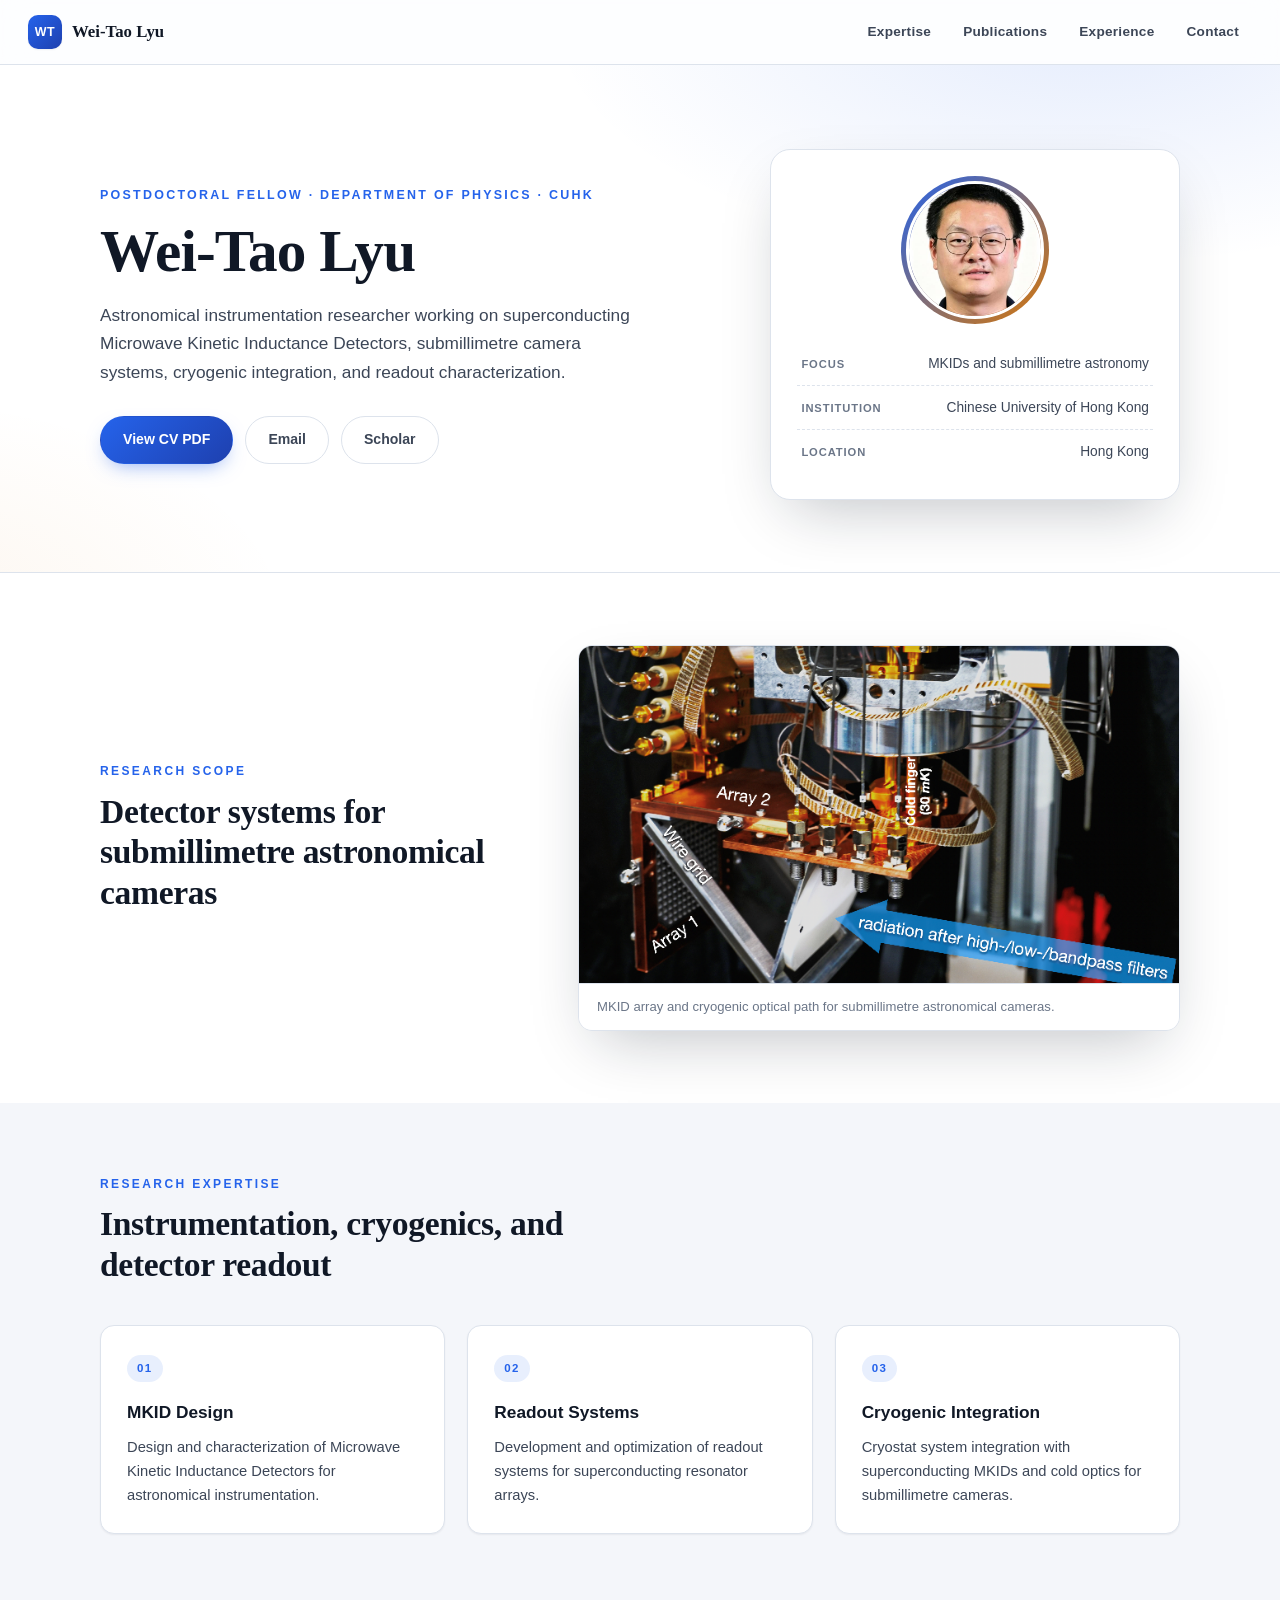
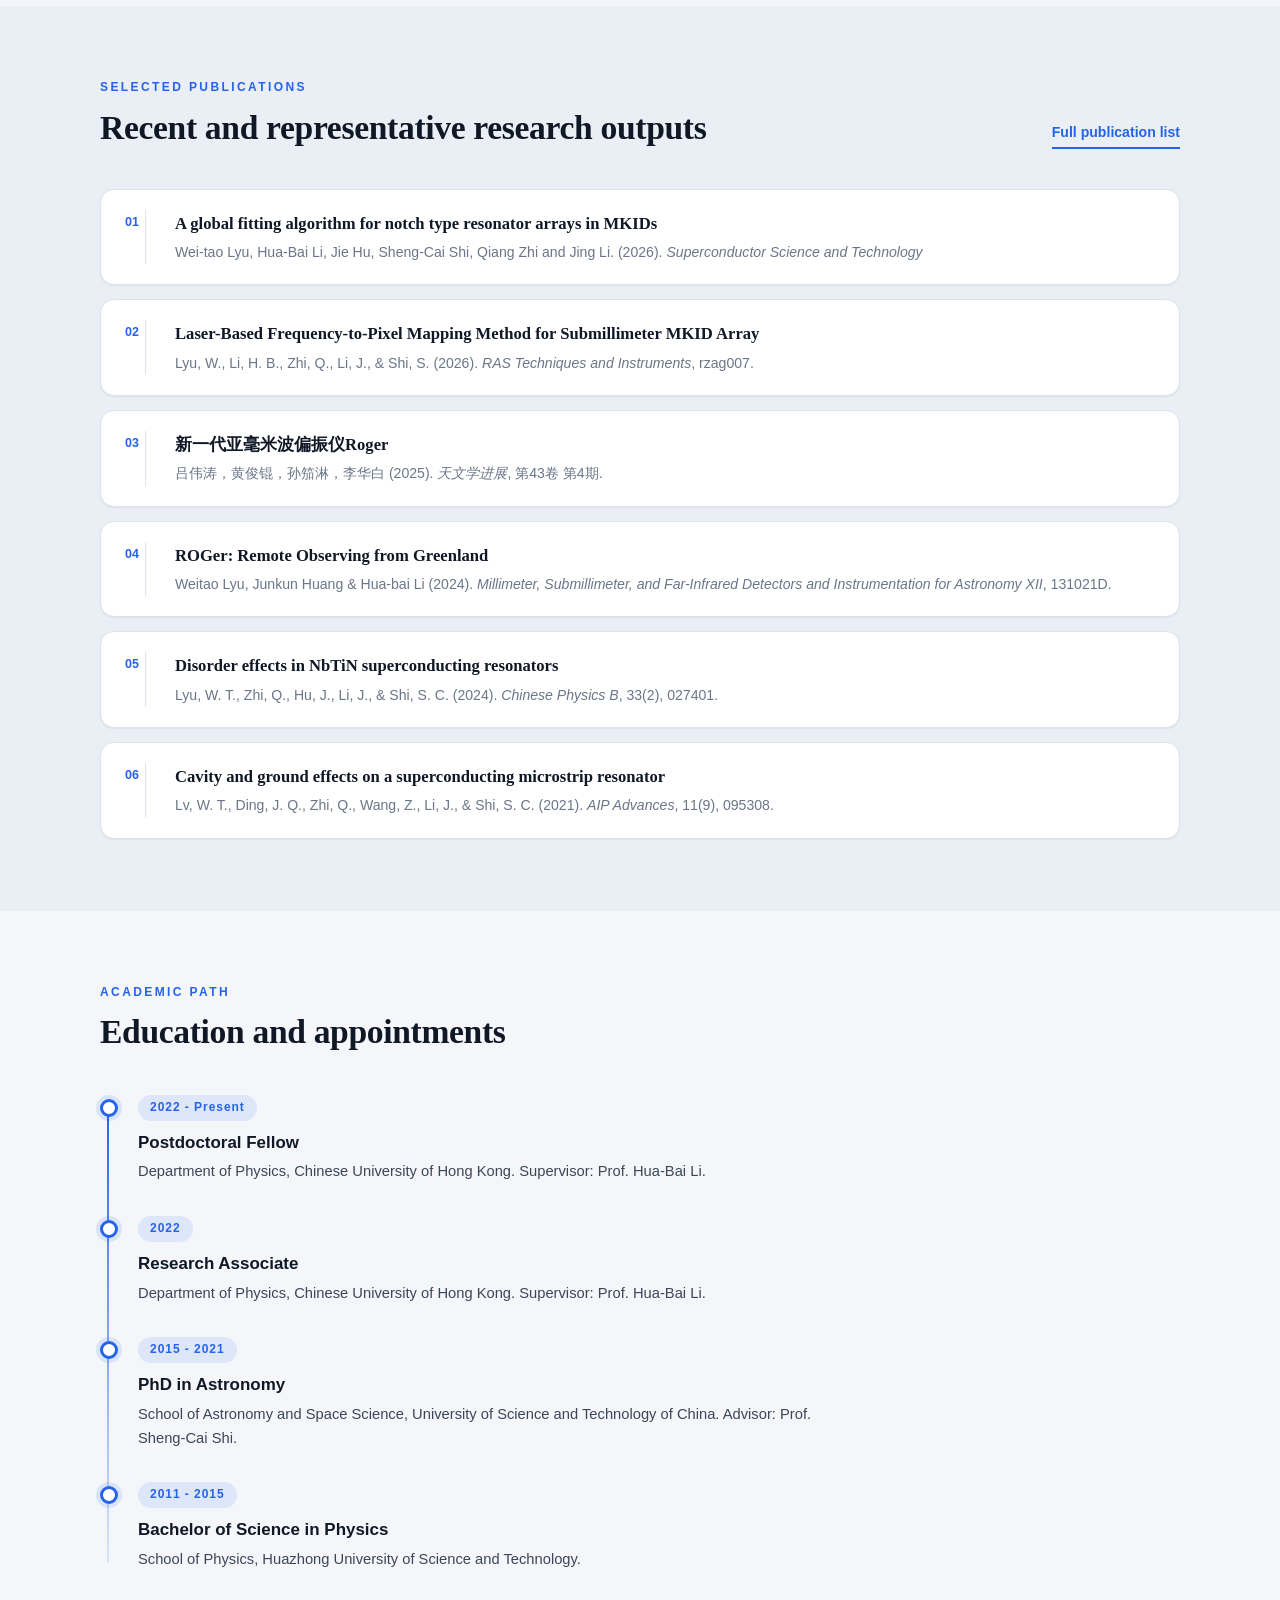
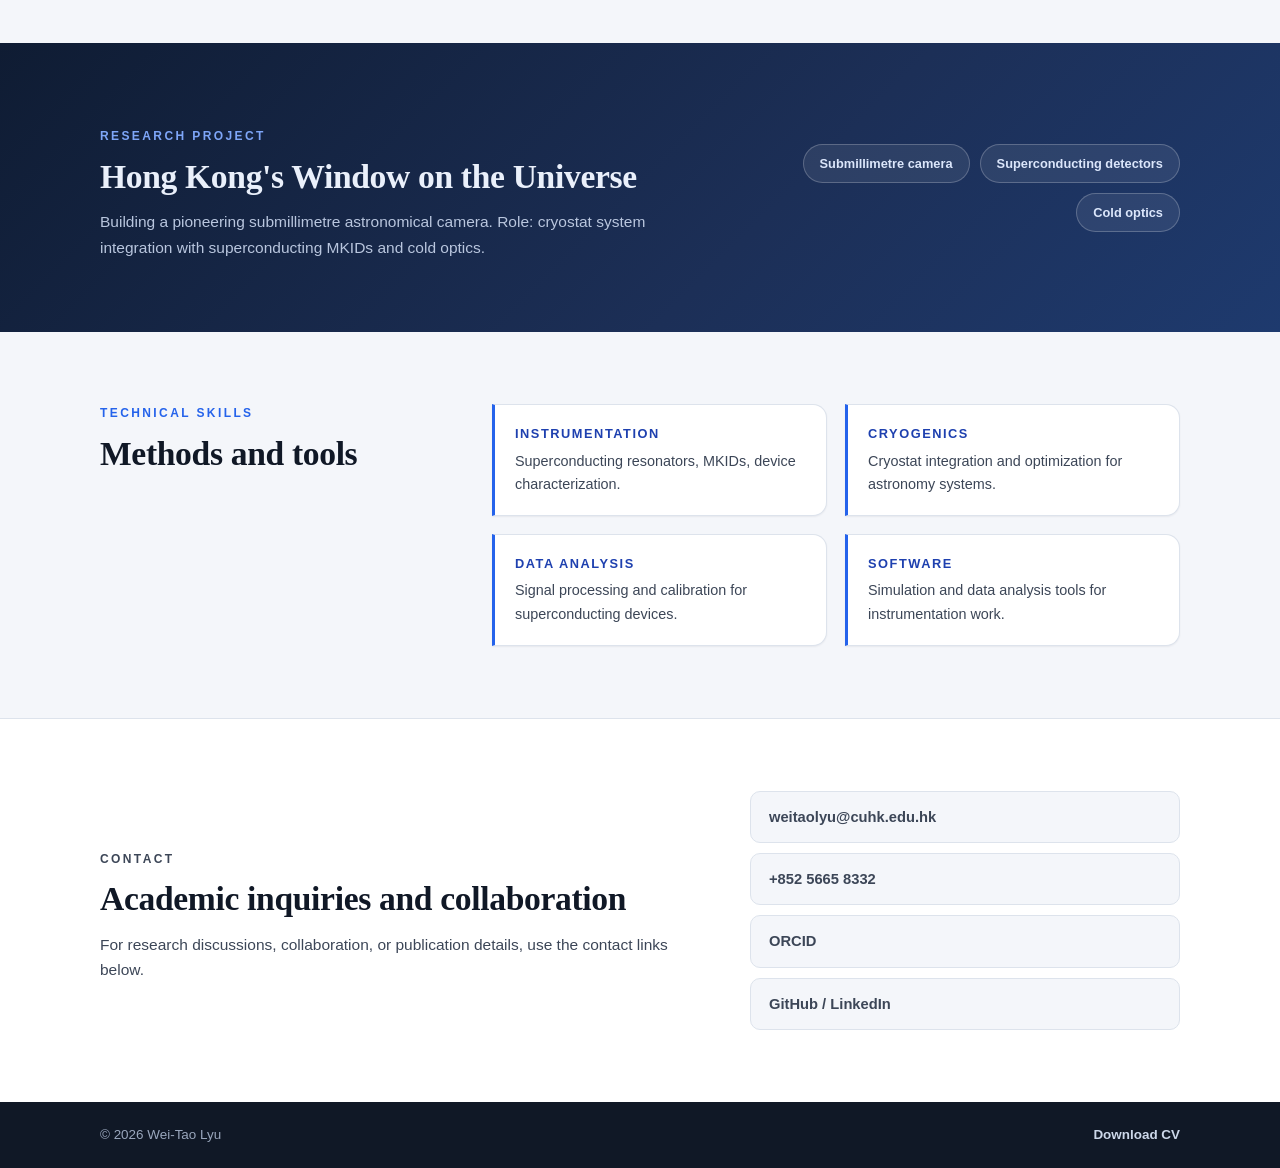
==== index.html @ acea97f4 "Update index.html" ====
<!doctype html>
<html lang="en">
  <head>
    <meta charset="utf-8" />
    <meta name="viewport" content="width=device-width, initial-scale=1" />
    <title>Wei-Tao Lyu | Academic CV</title>
    <meta
      name="description"
      content="Academic CV website for Wei-Tao Lyu, postdoctoral fellow in physics and astronomical instrumentation."
    />
    <meta property="og:title" content="Wei-Tao Lyu | Academic CV" />
    <meta
      property="og:description"
      content="Research profile, publications, projects, and academic background."
    />
    <meta property="og:type" content="website" />
    <meta property="og:image" content="assets/config2.png" />
    <link rel="preload" href="assets/config2.png" as="image" />
    <link rel="stylesheet" href="styles.css" />
  </head>
  <body>
    <header class="site-header">
      <a class="brand" href="#top" aria-label="Wei-Tao Lyu home">
        <span class="brand-mark" aria-hidden="true">WT</span>
        <span>Wei-Tao Lyu</span>
      </a>
      <nav class="nav" aria-label="Primary navigation">
        <a href="#expertise">Expertise</a>
        <a href="#publications">Publications</a>
        <a href="#experience">Experience</a>
        <a href="#contact">Contact</a>
      </nav>
    </header>

    <main id="top">
      <section class="hero section-band">
        <div class="shell hero-layout">
          <div class="hero-copy">
            <p class="eyebrow">Postdoctoral Fellow · Department of Physics · CUHK</p>
            <h1>Wei-Tao Lyu</h1>
            <p class="lead">
              Astronomical instrumentation researcher working on superconducting
              Microwave Kinetic Inductance Detectors, submillimetre camera systems,
              cryogenic integration, and readout characterization.
            </p>
            <div class="hero-actions" aria-label="Primary actions">
              <a class="button primary" href="./Curriculum%20Vita.pdf">View CV PDF</a>
              <a class="button" href="mailto:weitaolyu@cuhk.edu.hk">Email</a>
              <!-- TODO: Replace # with your Google Scholar / personal profile URL. -->
              <a class="button ghost" href="https://orcid.org/0000-0002-3845-4257" data-placeholder-link>Scholar</a>
            </div>
          </div>

          <aside class="profile-panel" aria-label="Profile summary">
            <div class="portrait" data-image-shell>
              <!-- TODO: Add your portrait as assets/profile.jpg, or change the src below. -->
              <img
                src="assets/lwt.jpg"
                alt="Portrait of Wei-Tao Lyu"
                data-fallback-image
              />
              <span class="portrait-fallback" aria-hidden="true">WT</span>
            </div>
            <dl class="profile-facts">
              <div>
                <dt>Focus</dt>
                <dd>MKIDs and submillimetre astronomy</dd>
              </div>
              <div>
                <dt>Institution</dt>
                <dd>Chinese University of Hong Kong</dd>
              </div>
              <div>
                <dt>Location</dt>
                <dd>Hong Kong</dd>
              </div>
            </dl>
          </aside>
        </div>
      </section>

      <section class="section-band visual-band" aria-label="Research visual">
        <div class="shell visual-layout">
          <div>
            <p class="section-kicker">Research Scope</p>
            <h2>Detector systems for submillimetre astronomical cameras</h2>
          </div>
          <figure class="research-visual" data-image-shell>
            <img
              src="assets/config2.png"
              alt="Abstract visual of a cryogenic optical path and MKID detector array"
              data-fallback-image
            />
            <figcaption>
              MKID array and cryogenic optical path for submillimetre astronomical cameras.
            </figcaption>
          </figure>
        </div>
      </section>

      <section class="section" id="expertise">
        <div class="shell">
          <div class="section-heading">
            <p class="section-kicker">Research Expertise</p>
            <h2>Instrumentation, cryogenics, and detector readout</h2>
          </div>
          <div class="expertise-grid">
            <article>
              <span class="card-index">01</span>
              <h3>MKID Design</h3>
              <p>
                Design and characterization of Microwave Kinetic Inductance
                Detectors for astronomical instrumentation.
              </p>
            </article>
            <article>
              <span class="card-index">02</span>
              <h3>Readout Systems</h3>
              <p>
                Development and optimization of readout systems for
                superconducting resonator arrays.
              </p>
            </article>
            <article>
              <span class="card-index">03</span>
              <h3>Cryogenic Integration</h3>
              <p>
                Cryostat system integration with superconducting MKIDs and cold
                optics for submillimetre cameras.
              </p>
            </article>
          </div>
        </div>
      </section>

      <section class="section muted-section" id="publications">
        <div class="shell">
          <div class="section-heading split-heading">
            <div>
              <p class="section-kicker">Selected Publications</p>
              <h2>Recent and representative research outputs</h2>
            </div>
            <!-- TODO: Replace # with a full publication list, ORCID, or Google Scholar URL. -->
            <a class="text-link" href="#" data-placeholder-link>Full publication list</a>
          </div>

          <ol class="publication-list">
              <li>
              <article>
                <a href="https://iopscience.iop.org/article/10.1088/1361-6668/ae9f9b/meta?login=true" data-placeholder-link>
                  A global fitting algorithm for notch type resonator arrays in MKIDs
                </a>
                <p>
                  Wei-tao Lyu, Hua-Bai Li, Jie Hu, Sheng-Cai Shi, Qiang Zhi and Jing Li. (2026).
                  <em>Superconductor Science and Technology</em>
                </p>
              </article>
            </li>
            <li>
              <article>
                <a href="https://academic.oup.com/rasti/article/doi/10.1093/rasti/rzag007/8427318?login=true" data-placeholder-link>
                  Laser-Based Frequency-to-Pixel Mapping Method for Submillimeter
                  MKID Array
                </a>
                <p>
                  Lyu, W., Li, H. B., Zhi, Q., Li, J., &amp; Shi, S. (2026).
                  <em>RAS Techniques and Instruments</em>, rzag007.
                </p>
              </article>
            </li>
            <li>
              <article>
                <a href="http://www.shao.cas.cn/twxjz/wzll/202504/202504js/202512/P020251230363914200679.pdf" data-placeholder-link>
                  新一代亚毫米波偏振仪Roger
                </a>
                <p>
                  吕伟涛，黄俊锟，孙笳淋，李华白 (2025).
                  <em>天文学进展</em>, 第43卷 第4期.
                </p>
              </article>
            </li>
            <li>
              <article>
                <a href="https://www.spiedigitallibrary.org/conference-proceedings-of-spie/13102/131021D/ROGer-Remote-Observing-from-Greenland/10.1117/12.3018247.short" data-placeholder-link>
                  ROGer: Remote Observing from Greenland
                </a>
                <p>
                  Weitao Lyu, Junkun Huang & Hua-bai Li (2024).
                  <em>Millimeter, Submillimeter, and Far-Infrared Detectors and Instrumentation for Astronomy XII</em>, 131021D.
                </p>
              </article>
            </li>
            <li>
              <article>
                <a href="https://iopscience.iop.org/article/10.1088/1674-1056/ad03dc/meta" data-placeholder-link>
                  Disorder effects in NbTiN superconducting resonators
                </a>
                <p>
                  Lyu, W. T., Zhi, Q., Hu, J., Li, J., &amp; Shi, S. C. (2024).
                  <em>Chinese Physics B</em>, 33(2), 027401.
                </p>
              </article>
            </li>
            <li>
              <article>
                <a href="https://pubs.aip.org/aip/adv/article/11/9/095308/661562" data-placeholder-link>
                  Cavity and ground effects on a superconducting microstrip
                  resonator
                </a>
                <p>
                  Lv, W. T., Ding, J. Q., Zhi, Q., Wang, Z., Li, J., &amp; Shi,
                  S. C. (2021). <em>AIP Advances</em>, 11(9), 095308.
                </p>
              </article>
            </li>
          </ol>
        </div>
      </section>

      <section class="section" id="experience">
        <div class="shell">
          <div class="section-heading">
            <p class="section-kicker">Academic Path</p>
            <h2>Education and appointments</h2>
          </div>

          <div class="timeline">
            <article class="timeline-item">
              <time>2022 - Present</time>
              <div>
                <h3>Postdoctoral Fellow</h3>
                <p>
                  Department of Physics, Chinese University of Hong Kong.
                  Supervisor: Prof. Hua-Bai Li.
                </p>
              </div>
            </article>
            <article class="timeline-item">
              <time>2022</time>
              <div>
                <h3>Research Associate</h3>
                <p>
                  Department of Physics, Chinese University of Hong Kong.
                  Supervisor: Prof. Hua-Bai Li.
                </p>
              </div>
            </article>
            <article class="timeline-item">
              <time>2015 - 2021</time>
              <div>
                <h3>PhD in Astronomy</h3>
                <p>
                  School of Astronomy and Space Science, University of Science
                  and Technology of China. Advisor: Prof. Sheng-Cai Shi.
                </p>
              </div>
            </article>
            <article class="timeline-item">
              <time>2011 - 2015</time>
              <div>
                <h3>Bachelor of Science in Physics</h3>
                <p>
                  School of Physics, Huazhong University of Science and
                  Technology.
                </p>
              </div>
            </article>
          </div>
        </div>
      </section>

      <section class="section project-section">
        <div class="shell project-layout">
          <div>
            <p class="section-kicker">Research Project</p>
            <h2>Hong Kong's Window on the Universe</h2>
            <p>
              Building a pioneering submillimetre astronomical camera. Role:
              cryostat system integration with superconducting MKIDs and cold
              optics.
            </p>
          </div>
          <div class="project-meta" aria-label="Project details">
            <span>Submillimetre camera</span>
            <span>Superconducting detectors</span>
            <span>Cold optics</span>
          </div>
        </div>
      </section>

      <section class="section" id="skills">
        <div class="shell skills-layout">
          <div class="section-heading compact">
            <p class="section-kicker">Technical Skills</p>
            <h2>Methods and tools</h2>
          </div>
          <div class="skill-groups">
            <article>
              <h3>Instrumentation</h3>
              <p>Superconducting resonators, MKIDs, device characterization.</p>
            </article>
            <article>
              <h3>Cryogenics</h3>
              <p>Cryostat integration and optimization for astronomy systems.</p>
            </article>
            <article>
              <h3>Data Analysis</h3>
              <p>Signal processing and calibration for superconducting devices.</p>
            </article>
            <article>
              <h3>Software</h3>
              <p>Simulation and data analysis tools for instrumentation work.</p>
            </article>
          </div>
        </div>
      </section>

      <section class="section contact-section" id="contact">
        <div class="shell contact-layout">
          <div>
            <p class="section-kicker">Contact</p>
            <h2>Academic inquiries and collaboration</h2>
            <p>
              For research discussions, collaboration, or publication details,
              use the contact links below.
            </p>
          </div>
          <address class="contact-links">
            <a href="mailto:weitaolyu@cuhk.edu.hk">weitaolyu@cuhk.edu.hk</a>
            <a href="tel:+85256658332">+852 5665 8332</a>
            <!-- TODO: Replace # with your ORCID URL. -->
            <a href="https://orcid.org/0000-0002-3845-4257" data-placeholder-link>ORCID</a>
            <!-- TODO: Replace # with your GitHub or LinkedIn URL. -->
            <a href="https://github.com/weitaolyu">GitHub / LinkedIn</a>
          </address>
        </div>
      </section>
    </main>

    <footer class="site-footer">
      <div class="shell">
        <span>© <span id="year">2026</span> Wei-Tao Lyu</span>
        <a href="./Curriculum%20Vita.pdf">Download CV</a>
      </div>
    </footer>

    <script src="script.js"></script>
  </body>
</html>
---- styles.css ----
/* ============================================================
   Wei-Tao Lyu — Academic CV  ·  redesigned stylesheet
   ============================================================ */

:root {
  --ink: #101826;
  --ink-soft: #3c4657;
  --muted: #6b7688;
  --accent: #2563eb;
  --accent-deep: #1e40af;
  --accent-warm: #d97706;
  --paper: #ffffff;
  --wash: #f4f6fa;
  --wash-deep: #eaeef5;
  --line: #dde3ec;
  --radius: 14px;
  --shadow-sm: 0 1px 2px rgba(16, 24, 38, 0.06);
  --shadow-md: 0 10px 30px -12px rgba(16, 24, 38, 0.18);
  --shadow-lg: 0 24px 60px -20px rgba(16, 24, 38, 0.28);
  --font-display: "Iowan Old Style", "Palatino Linotype", Palatino, Georgia, serif;
  --font-ui: "Inter", "Segoe UI", "Helvetica Neue", Arial, "Microsoft YaHei", sans-serif;
}

* { margin: 0; padding: 0; box-sizing: border-box; }

html { scroll-behavior: smooth; scroll-padding-top: 84px; }

body {
  font-family: var(--font-ui);
  font-size: 15.5px;
  line-height: 1.65;
  color: var(--ink);
  background: var(--wash);
  -webkit-font-smoothing: antialiased;
}

img { max-width: 100%; display: block; }
a { color: var(--accent); text-decoration: none; }
a:hover { text-decoration: underline; }

.shell { width: min(1080px, calc(100% - 48px)); margin-inline: auto; }

/* ---------- Header ---------- */
.site-header {
  position: sticky; top: 0; z-index: 50;
  display: flex; align-items: center; justify-content: space-between;
  padding: 14px 28px;
  background: rgba(255, 255, 255, 0.82);
  backdrop-filter: saturate(180%) blur(14px);
  -webkit-backdrop-filter: saturate(180%) blur(14px);
  border-bottom: 1px solid var(--line);
}

.brand {
  display: flex; align-items: center; gap: 10px;
  font-family: var(--font-display);
  font-weight: 700; font-size: 1.05rem; color: var(--ink);
}
.brand:hover { text-decoration: none; }
.brand-mark {
  display: grid; place-items: center;
  width: 34px; height: 34px; border-radius: 10px;
  font-family: var(--font-ui);
  font-size: 0.78rem; font-weight: 800; letter-spacing: 0.5px;
  color: #fff;
  background: linear-gradient(135deg, var(--accent), var(--accent-deep));
  box-shadow: var(--shadow-sm);
}

.nav { display: flex; gap: 6px; }
.nav a {
  font-size: 0.85rem; font-weight: 600; letter-spacing: 0.02em;
  color: var(--ink-soft);
  padding: 7px 13px; border-radius: 999px;
  transition: background 0.18s ease, color 0.18s ease;
}
.nav a:hover { background: var(--wash-deep); color: var(--accent-deep); text-decoration: none; }

/* ---------- Hero ---------- */
.hero {
  position: relative;
  padding: 84px 0 72px;
  background:
    radial-gradient(900px 420px at 85% -10%, rgba(37, 99, 235, 0.12), transparent 60%),
    radial-gradient(700px 380px at -10% 110%, rgba(217, 119, 6, 0.07), transparent 60%),
    var(--paper);
  border-bottom: 1px solid var(--line);
  overflow: hidden;
}

.hero-layout {
  display: grid;
  grid-template-columns: 1.5fr 1fr;
  gap: 56px;
  align-items: center;
}

.eyebrow {
  font-size: 0.78rem; font-weight: 700;
  letter-spacing: 0.18em; text-transform: uppercase;
  color: var(--accent);
  margin-bottom: 14px;
}

.hero h1 {
  font-family: var(--font-display);
  font-size: clamp(2.6rem, 5.5vw, 3.7rem);
  line-height: 1.06;
  letter-spacing: -0.015em;
  margin-bottom: 18px;
}

.lead {
  font-size: 1.08rem;
  color: var(--ink-soft);
  max-width: 34rem;
  margin-bottom: 30px;
}

.hero-actions { display: flex; flex-wrap: wrap; gap: 12px; }

.button {
  display: inline-flex; align-items: center; gap: 8px;
  font-size: 0.88rem; font-weight: 600;
  padding: 11px 22px; border-radius: 999px;
  border: 1.5px solid var(--line);
  color: var(--ink-soft); background: var(--paper);
  transition: transform 0.15s ease, box-shadow 0.15s ease, background 0.15s ease, border-color 0.15s ease;
}
.button:hover { text-decoration: none; transform: translateY(-1px); box-shadow: var(--shadow-md); }
.button.primary {
  color: #fff; border-color: transparent;
  background: linear-gradient(135deg, var(--accent), var(--accent-deep));
  box-shadow: 0 8px 20px -8px rgba(37, 99, 235, 0.55);
}
.button.primary:hover { box-shadow: 0 12px 26px -8px rgba(37, 99, 235, 0.6); }
.button.ghost { background: transparent; }

/* ---------- Profile card ---------- */
.profile-panel {
  background: var(--paper);
  border: 1px solid var(--line);
  border-radius: 20px;
  padding: 26px;
  box-shadow: var(--shadow-lg);
}

.portrait {
  position: relative;
  width: 148px; height: 148px;
  margin: 0 auto 20px;
  border-radius: 50%;
  padding: 5px;
  background: linear-gradient(135deg, var(--accent), var(--accent-warm));
}
.portrait img {
  width: 100%; height: 100%;
  border-radius: 50%;
  object-fit: cover;
  border: 3px solid var(--paper);
}
.portrait-fallback { display: none; }

.profile-facts { display: grid; gap: 2px; }
.profile-facts > div {
  display: flex; justify-content: space-between; gap: 16px;
  padding: 9px 4px;
  border-bottom: 1px dashed var(--line);
  font-size: 0.86rem;
}
.profile-facts > div:last-child { border-bottom: 0; }
.profile-facts dt {
  font-weight: 700; letter-spacing: 0.08em; text-transform: uppercase;
  font-size: 0.7rem; color: var(--muted); padding-top: 2px;
}
.profile-facts dd { color: var(--ink-soft); text-align: right; }

/* ---------- Visual band ---------- */
.visual-band { padding: 72px 0; background: var(--paper); }
.visual-layout {
  display: grid; grid-template-columns: 1fr 1.4fr;
  gap: 48px; align-items: center;
}
.research-visual {
  border-radius: var(--radius);
  overflow: hidden;
  box-shadow: var(--shadow-lg);
  border: 1px solid var(--line);
  background: var(--wash);
}
.research-visual img { width: 100%; aspect-ratio: 16 / 9; object-fit: cover; }
.research-visual figcaption {
  font-size: 0.82rem; color: var(--muted);
  padding: 12px 18px;
  border-top: 1px solid var(--line);
  background: var(--paper);
}

/* ---------- Sections ---------- */
.section { padding: 72px 0; }
.muted-section { background: var(--wash-deep); }

.section-kicker {
  font-size: 0.75rem; font-weight: 700;
  letter-spacing: 0.2em; text-transform: uppercase;
  color: var(--accent);
  margin-bottom: 10px;
}

.section-heading { max-width: 560px; margin-bottom: 40px; }
.section-heading.compact { margin-bottom: 0; }
.section-heading h2, .visual-layout h2, .project-layout h2, .contact-layout h2 {
  font-family: var(--font-display);
  font-size: clamp(1.6rem, 3vw, 2.1rem);
  line-height: 1.2; letter-spacing: -0.01em;
}
.split-heading {
  max-width: none;
  display: flex; align-items: flex-end; justify-content: space-between; gap: 24px;
}

.text-link {
  font-size: 0.88rem; font-weight: 600;
  white-space: nowrap;
  border-bottom: 2px solid var(--accent);
  padding-bottom: 2px;
}
.text-link:hover { color: var(--accent-deep); text-decoration: none; }

/* ---------- Expertise cards ---------- */
.expertise-grid {
  display: grid;
  grid-template-columns: repeat(3, 1fr);
  gap: 22px;
}
.expertise-grid article {
  background: var(--paper);
  border: 1px solid var(--line);
  border-radius: var(--radius);
  padding: 28px 26px 26px;
  box-shadow: var(--shadow-sm);
  transition: transform 0.18s ease, box-shadow 0.18s ease, border-color 0.18s ease;
}
.expertise-grid article:hover {
  transform: translateY(-4px);
  box-shadow: var(--shadow-md);
  border-color: rgba(37, 99, 235, 0.4);
}
.card-index {
  display: inline-block;
  font-size: 0.72rem; font-weight: 800; letter-spacing: 0.12em;
  color: var(--accent);
  background: rgba(37, 99, 235, 0.1);
  padding: 4px 10px; border-radius: 999px;
  margin-bottom: 16px;
}
.expertise-grid h3 { font-size: 1.08rem; margin-bottom: 8px; }
.expertise-grid p { font-size: 0.92rem; color: var(--ink-soft); }

/* ---------- Publications ---------- */
.publication-list { list-style: none; counter-reset: pub; display: grid; gap: 14px; }
.publication-list li { counter-increment: pub; }
.publication-list article {
  position: relative;
  background: var(--paper);
  border: 1px solid var(--line);
  border-radius: var(--radius);
  padding: 20px 24px 20px 74px;
  box-shadow: var(--shadow-sm);
  transition: transform 0.15s ease, box-shadow 0.15s ease;
}
.publication-list article:hover { transform: translateX(4px); box-shadow: var(--shadow-md); }
.publication-list article::before {
  content: counter(pub, decimal-leading-zero);
  position: absolute; left: 24px; top: 22px;
  font-size: 0.78rem; font-weight: 800;
  color: var(--accent);
  font-variant-numeric: tabular-nums;
}
.publication-list article::after {
  content: "";
  position: absolute; left: 44px; top: 20px; bottom: 20px;
  width: 1px; background: var(--line);
}
.publication-list a {
  font-family: var(--font-display);
  font-size: 1.04rem; font-weight: 600; color: var(--ink);
}
.publication-list a:hover { color: var(--accent-deep); }
.publication-list p { font-size: 0.88rem; color: var(--muted); margin-top: 4px; }

/* ---------- Timeline ---------- */
.timeline { position: relative; max-width: 760px; }
.timeline::before {
  content: "";
  position: absolute; left: 7px; top: 8px; bottom: 8px;
  width: 2px;
  background: linear-gradient(var(--accent), rgba(37, 99, 235, 0.12));
  border-radius: 2px;
}
.timeline-item {
  position: relative;
  padding: 0 0 30px 38px;
}
.timeline-item:last-child { padding-bottom: 0; }
.timeline-item::before {
  content: "";
  position: absolute; left: 0; top: 6px;
  width: 12px; height: 12px; border-radius: 50%;
  background: var(--paper);
  border: 3px solid var(--accent);
  box-shadow: 0 0 0 4px rgba(37, 99, 235, 0.12);
}
.timeline-item time {
  display: inline-block;
  font-size: 0.75rem; font-weight: 700; letter-spacing: 0.08em;
  color: var(--accent);
  background: rgba(37, 99, 235, 0.1);
  border-radius: 999px;
  padding: 3px 12px;
  margin-bottom: 8px;
}
.timeline-item h3 { font-size: 1.06rem; margin-bottom: 3px; }
.timeline-item p { font-size: 0.92rem; color: var(--ink-soft); }

/* ---------- Project ---------- */
.project-section {
  background: linear-gradient(135deg, #0f1c33, #1c2f57 60%, #1e3a6e);
  color: #eaf0fb;
}
.project-layout {
  display: grid; grid-template-columns: 1.5fr 1fr;
  gap: 48px; align-items: center;
}
.project-section .section-kicker { color: #7ea6f8; }
.project-section p { color: #b9c6de; margin-top: 12px; }
.project-meta { display: flex; flex-wrap: wrap; gap: 10px; justify-content: flex-end; }
.project-meta span {
  font-size: 0.8rem; font-weight: 600;
  padding: 8px 16px; border-radius: 999px;
  color: #dbe6fb;
  background: rgba(255, 255, 255, 0.08);
  border: 1px solid rgba(255, 255, 255, 0.22);
}

/* ---------- Skills ---------- */
.skills-layout {
  display: grid; grid-template-columns: 1fr 2fr;
  gap: 48px; align-items: start;
}
.skill-groups {
  display: grid; grid-template-columns: 1fr 1fr; gap: 18px;
}
.skill-groups article {
  border-left: 3px solid var(--accent);
  background: var(--paper);
  border-radius: 0 var(--radius) var(--radius) 0;
  border-top: 1px solid var(--line);
  border-right: 1px solid var(--line);
  border-bottom: 1px solid var(--line);
  padding: 18px 20px;
  box-shadow: var(--shadow-sm);
}
.skill-groups h3 {
  font-size: 0.8rem; font-weight: 700;
  letter-spacing: 0.12em; text-transform: uppercase;
  color: var(--accent-deep);
  margin-bottom: 5px;
}
.skill-groups p { font-size: 0.9rem; color: var(--ink-soft); }

/* ---------- Contact ---------- */
.contact-section { background: var(--paper); border-top: 1px solid var(--line); }
.contact-layout {
  display: grid; grid-template-columns: 1.4fr 1fr;
  gap: 48px; align-items: center;
}
.contact-layout p { color: var(--ink-soft); margin-top: 12px; }
.contact-links { display: grid; gap: 10px; font-style: normal; }
.contact-links a {
  display: flex; align-items: center;
  padding: 13px 18px;
  background: var(--wash);
  border: 1px solid var(--line);
  border-radius: 10px;
  font-weight: 600; font-size: 0.92rem; color: var(--ink-soft);
  transition: border-color 0.15s ease, background 0.15s ease, transform 0.15s ease;
}
.contact-links a:hover {
  border-color: var(--accent);
  background: rgba(37, 99, 235, 0.06);
  color: var(--accent-deep);
  text-decoration: none;
  transform: translateX(3px);
}

/* ---------- Footer ---------- */
.site-footer {
  background: var(--ink);
  color: #9aa7bd;
  padding: 22px 0;
  font-size: 0.84rem;
}
.site-footer .shell { display: flex; justify-content: space-between; align-items: center; }
.site-footer a { color: #cdd8ea; font-weight: 600; }
.site-footer a:hover { color: #fff; }

/* ---------- Reveal animation ---------- */
.reveal {
  opacity: 0;
  transform: translateY(18px);
  transition: opacity 0.6s ease, transform 0.6s ease;
}
.reveal.is-visible { opacity: 1; transform: none; }

/* ---------- Responsive ---------- */
@media (max-width: 920px) {
  .hero-layout, .visual-layout, .project-layout, .skills-layout, .contact-layout {
    grid-template-columns: 1fr;
    gap: 36px;
  }
  .expertise-grid { grid-template-columns: 1fr; }
  .skill-groups { grid-template-columns: 1fr; }
  .project-meta { justify-content: flex-start; }
  .hero { padding: 56px 0; }
  .section { padding: 56px 0; }
}

@media (max-width: 560px) {
  .nav { display: none; }
  .split-heading { flex-direction: column; align-items: flex-start; gap: 12px; }
  .publication-list article { padding: 18px 18px 18px 58px; }
  .publication-list article::before { left: 18px; }
  .publication-list article::after { left: 38px; }
}

/* ---------- Print ---------- */
@media print {
  .site-header, .hero-actions, .site-footer { display: none; }
  body { background: #fff; font-size: 12px; }
  .section { padding: 24px 0; }
  .reveal { opacity: 1; transform: none; }
}
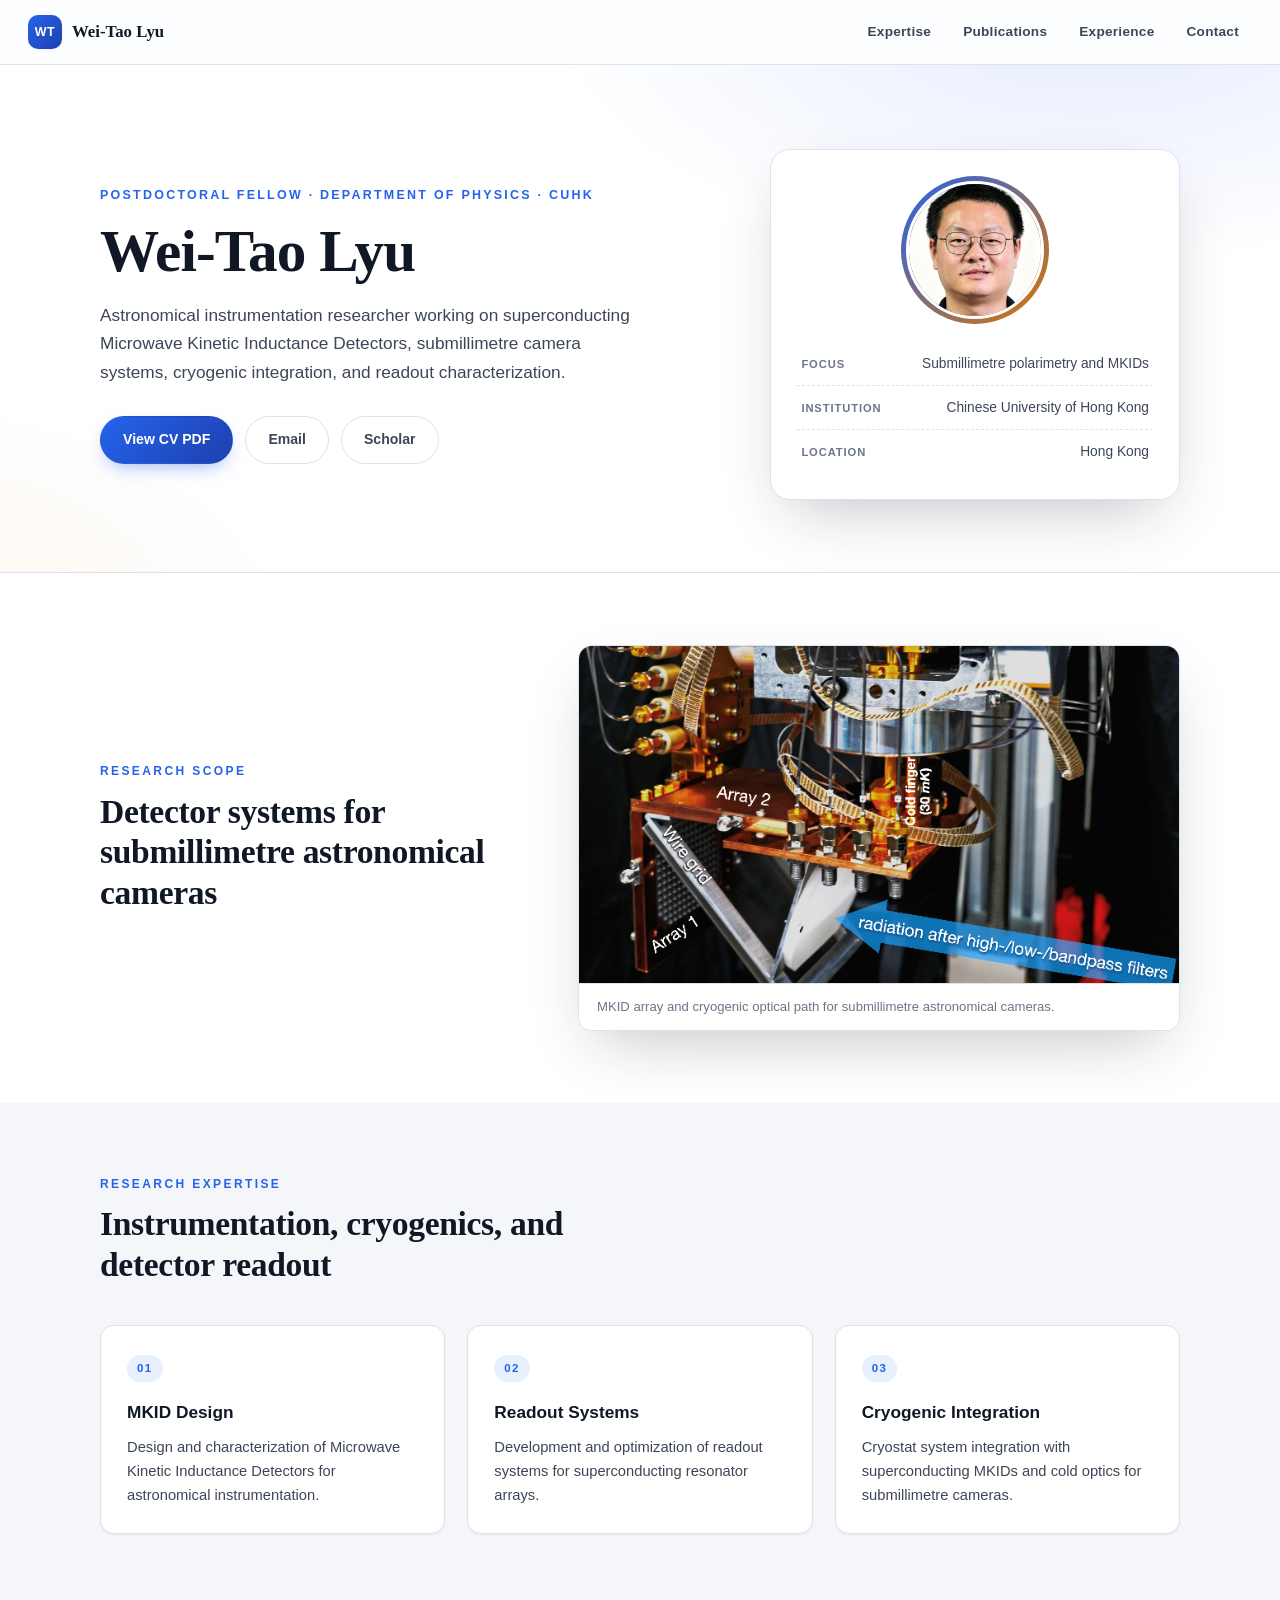
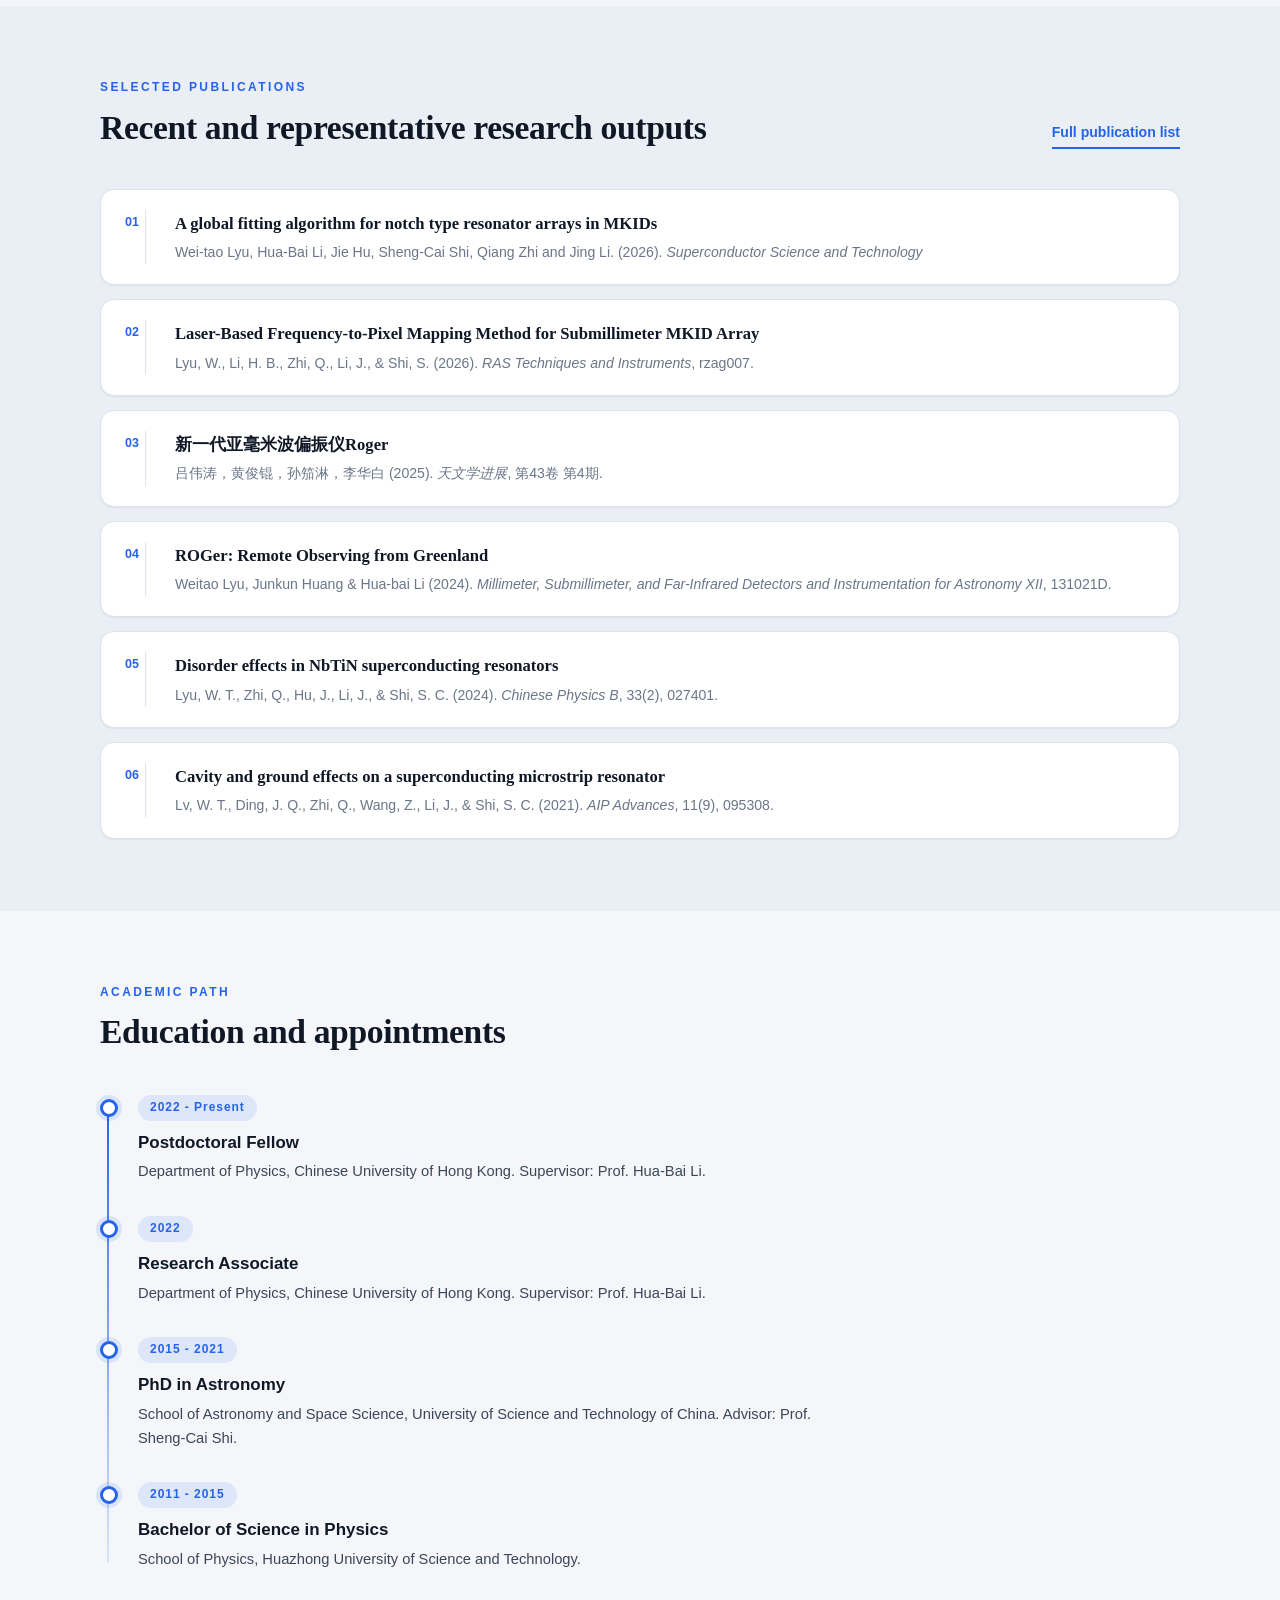
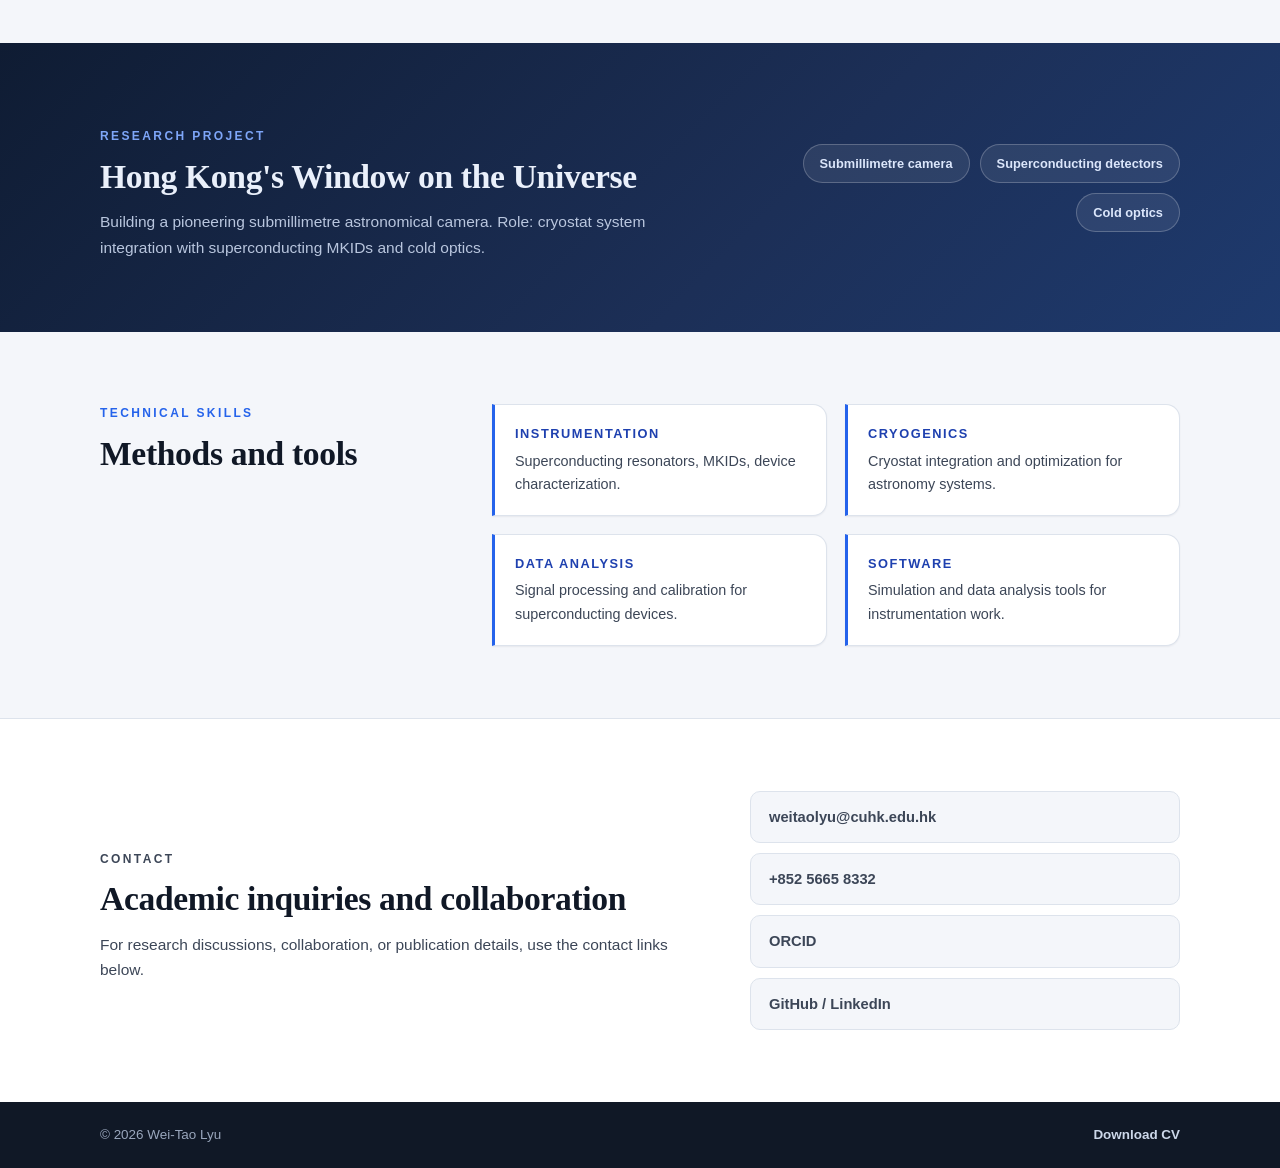
==== commit 3aaef644: "Update index.html" ====
--- a/index.html
+++ b/index.html
@@ -44,7 +44,7 @@
               cryogenic integration, and readout characterization.
             </p>
             <div class="hero-actions" aria-label="Primary actions">
-              <a class="button primary" href="./Curriculum%20Vita.pdf">View CV PDF</a>
+              <a class="button primary" href="./WeiTaoLyu_CV.pdf">View CV PDF</a>
               <a class="button" href="mailto:weitaolyu@cuhk.edu.hk">Email</a>
               <!-- TODO: Replace # with your Google Scholar / personal profile URL. -->
               <a class="button ghost" href="https://orcid.org/0000-0002-3845-4257" data-placeholder-link>Scholar</a>
@@ -64,7 +64,7 @@
             <dl class="profile-facts">
               <div>
                 <dt>Focus</dt>
-                <dd>MKIDs and submillimetre astronomy</dd>
+                <dd>Submillimetre polarimetry and MKIDs</dd>
               </div>
               <div>
                 <dt>Institution</dt>
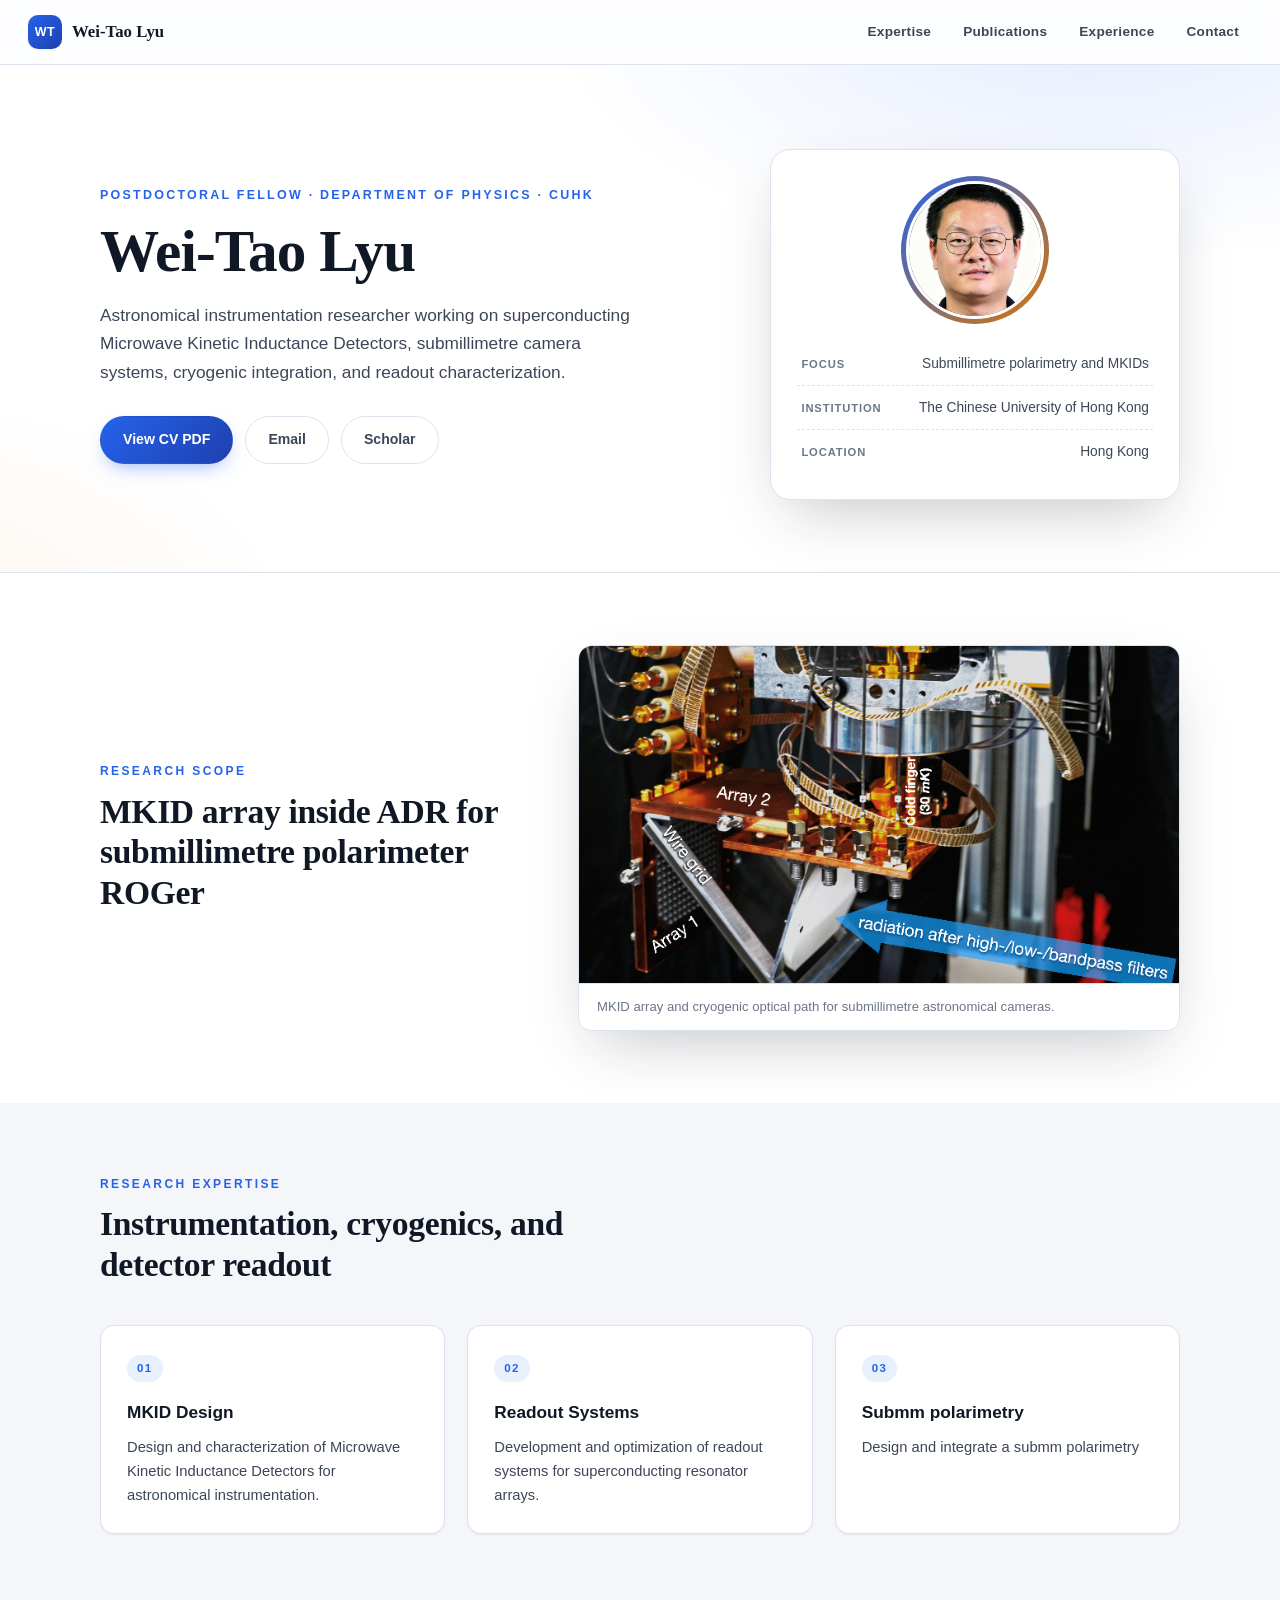
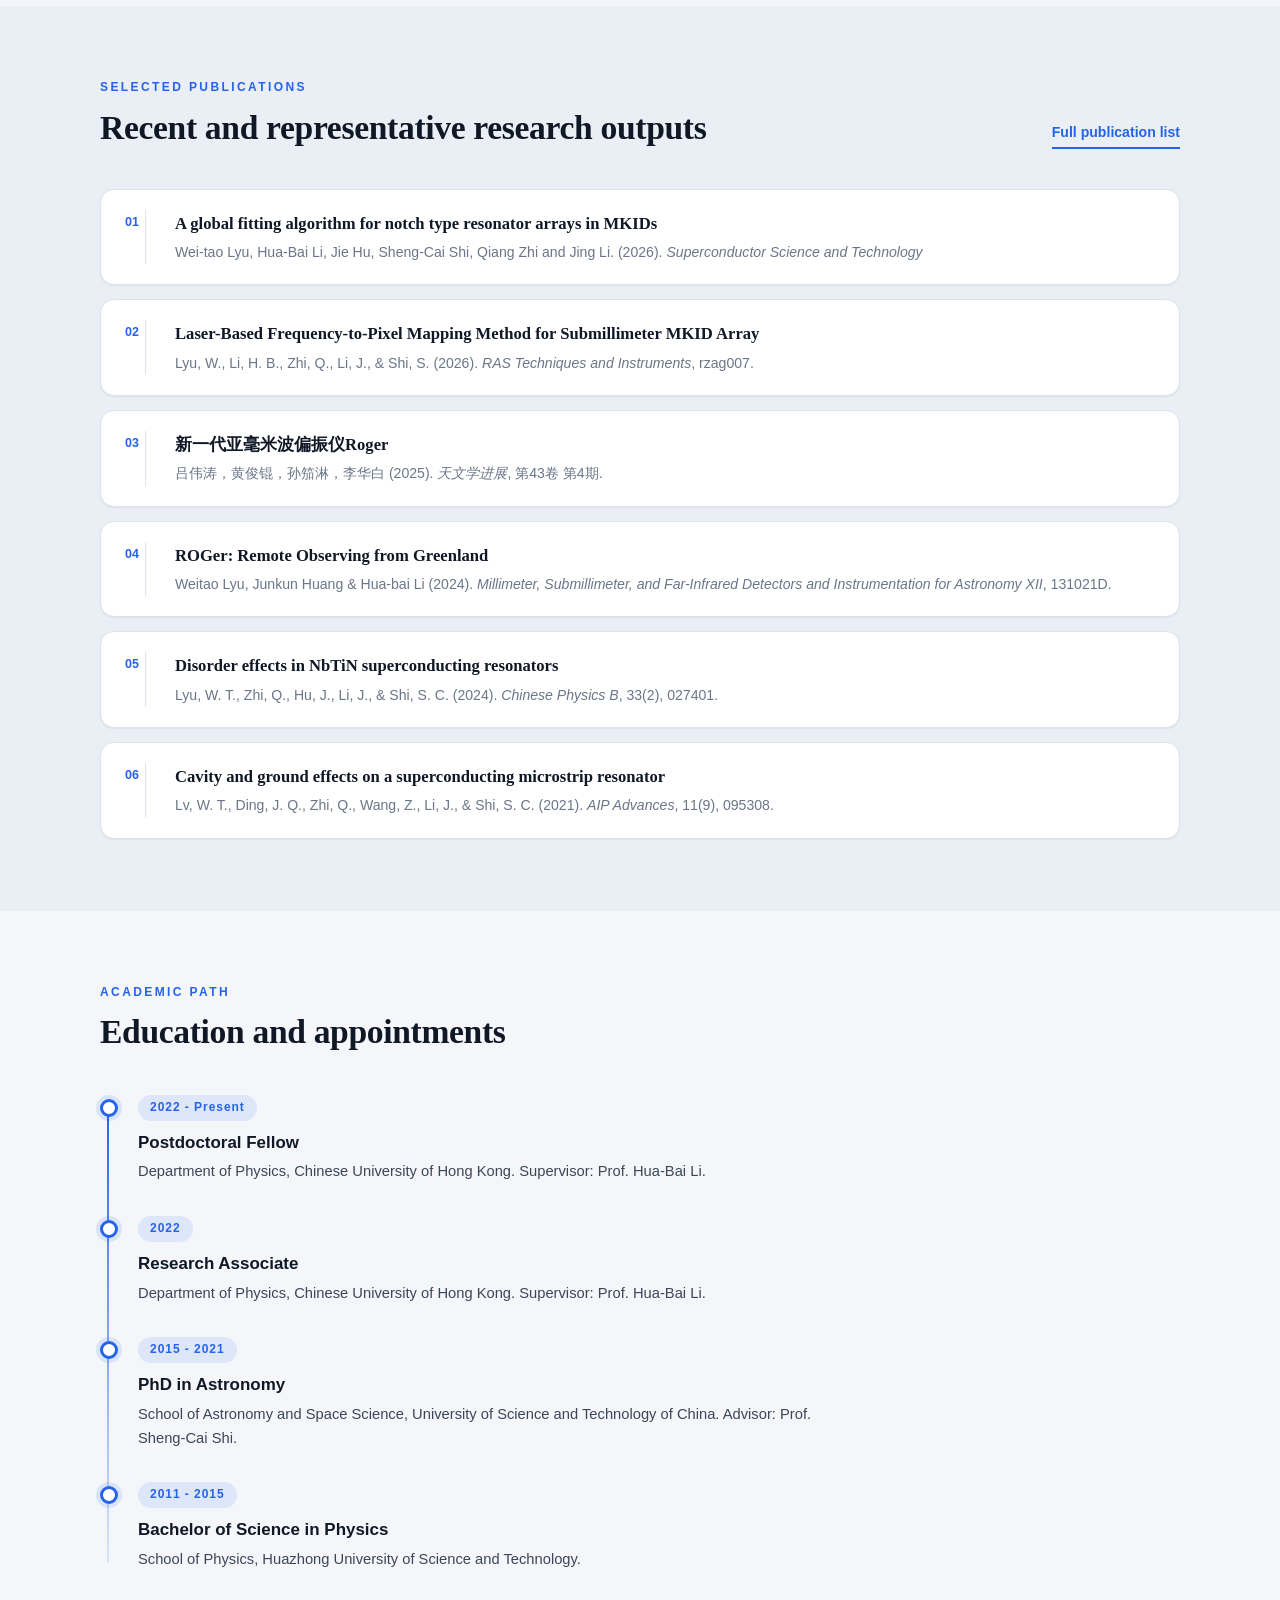
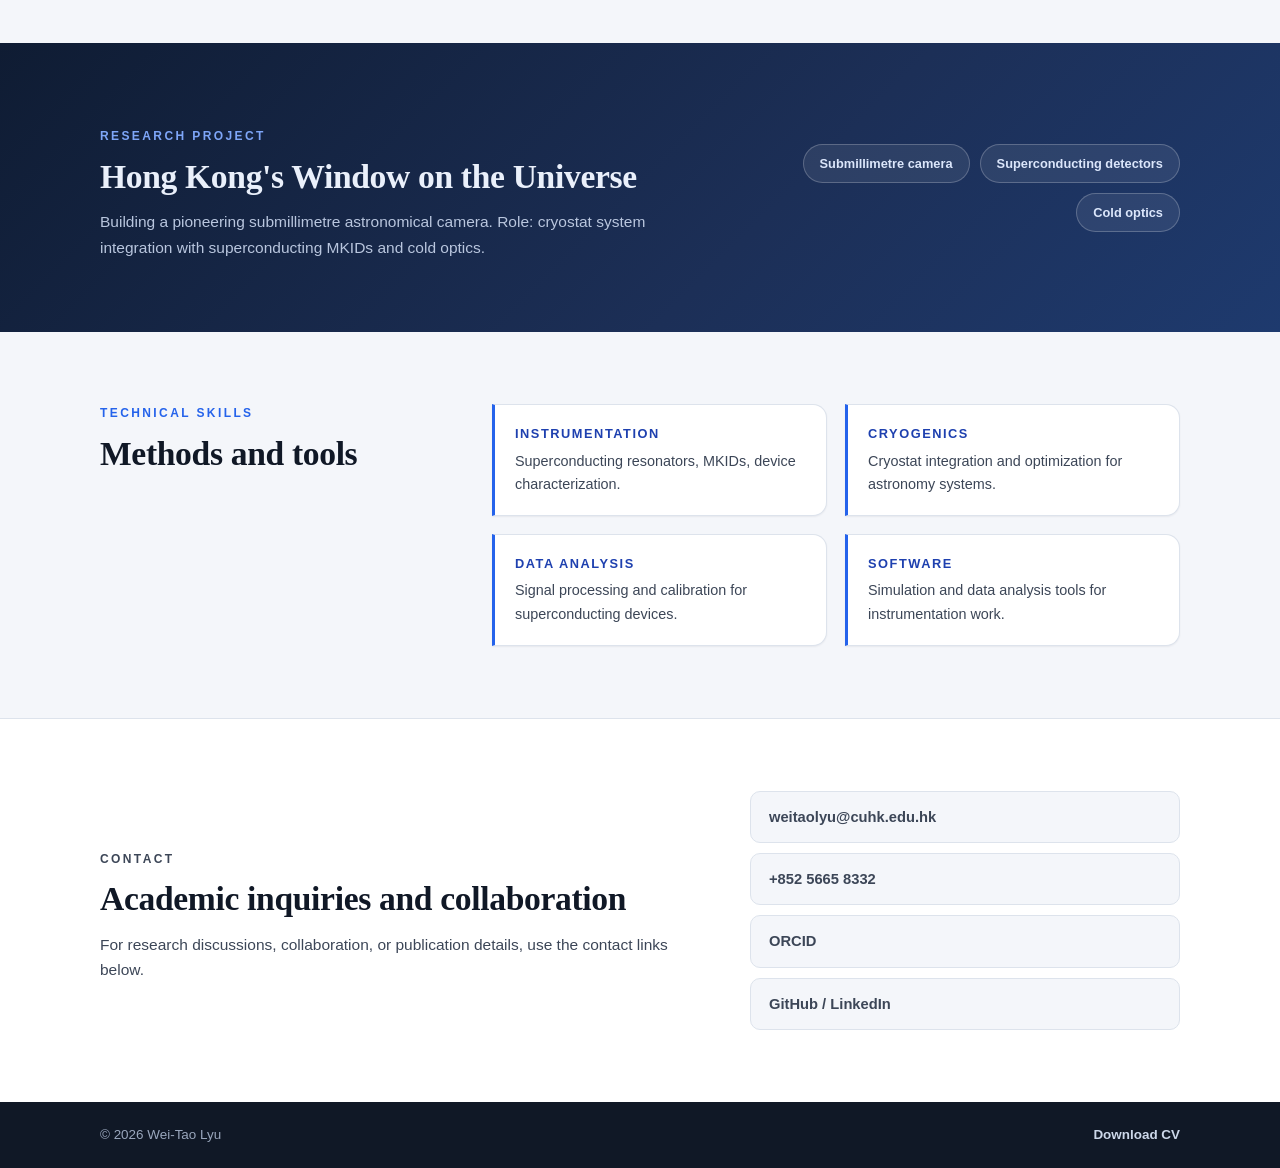
==== commit 1bf1c402: "Update index.html" ====
--- a/index.html
+++ b/index.html
@@ -68,7 +68,7 @@
               </div>
               <div>
                 <dt>Institution</dt>
-                <dd>Chinese University of Hong Kong</dd>
+                <dd>The Chinese University of Hong Kong</dd>
               </div>
               <div>
                 <dt>Location</dt>
@@ -83,7 +83,7 @@
         <div class="shell visual-layout">
           <div>
             <p class="section-kicker">Research Scope</p>
-            <h2>Detector systems for submillimetre astronomical cameras</h2>
+            <h2>MKID array inside ADR for submillimetre polarimeter ROGer</h2>
           </div>
           <figure class="research-visual" data-image-shell>
             <img
@@ -123,10 +123,9 @@
             </article>
             <article>
               <span class="card-index">03</span>
-              <h3>Cryogenic Integration</h3>
+              <h3>Submm polarimetry</h3>
               <p>
-                Cryostat system integration with superconducting MKIDs and cold
-                optics for submillimetre cameras.
+                Design and integrate a submm polarimetry
               </p>
             </article>
           </div>
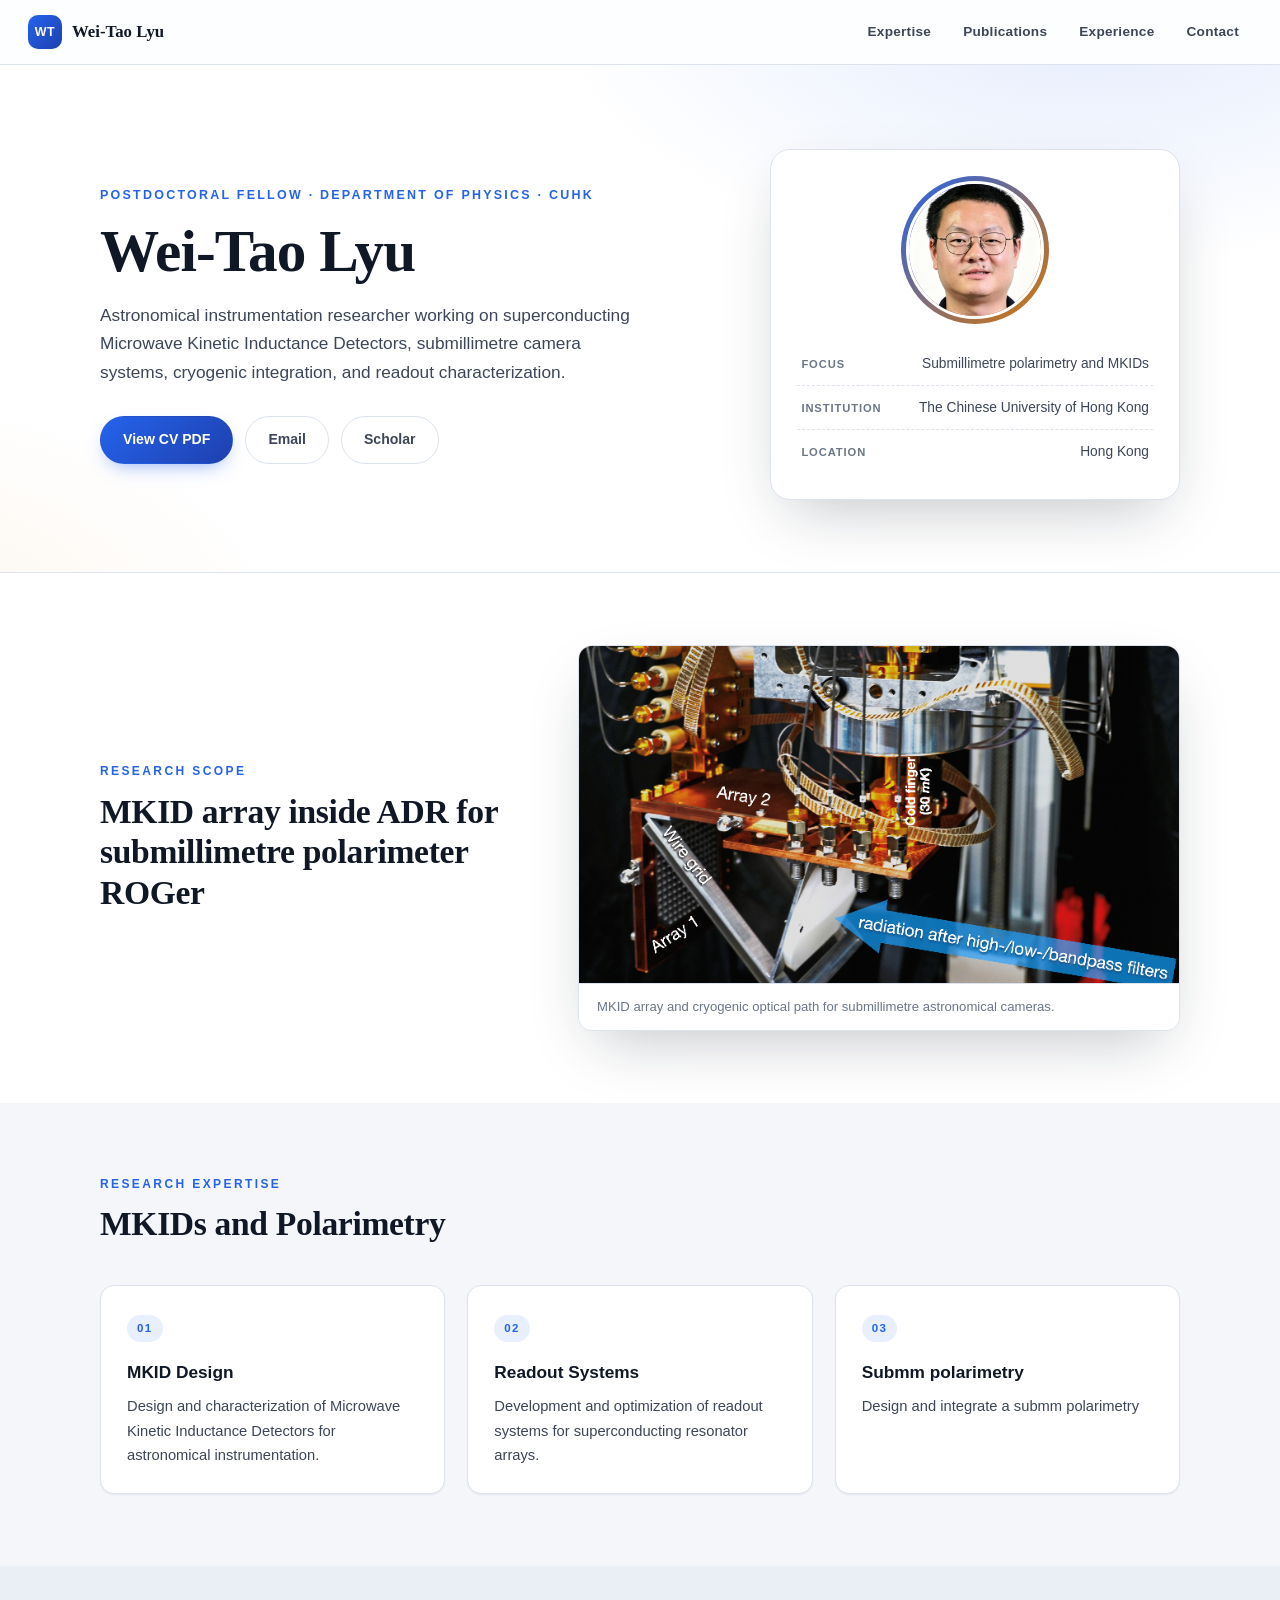
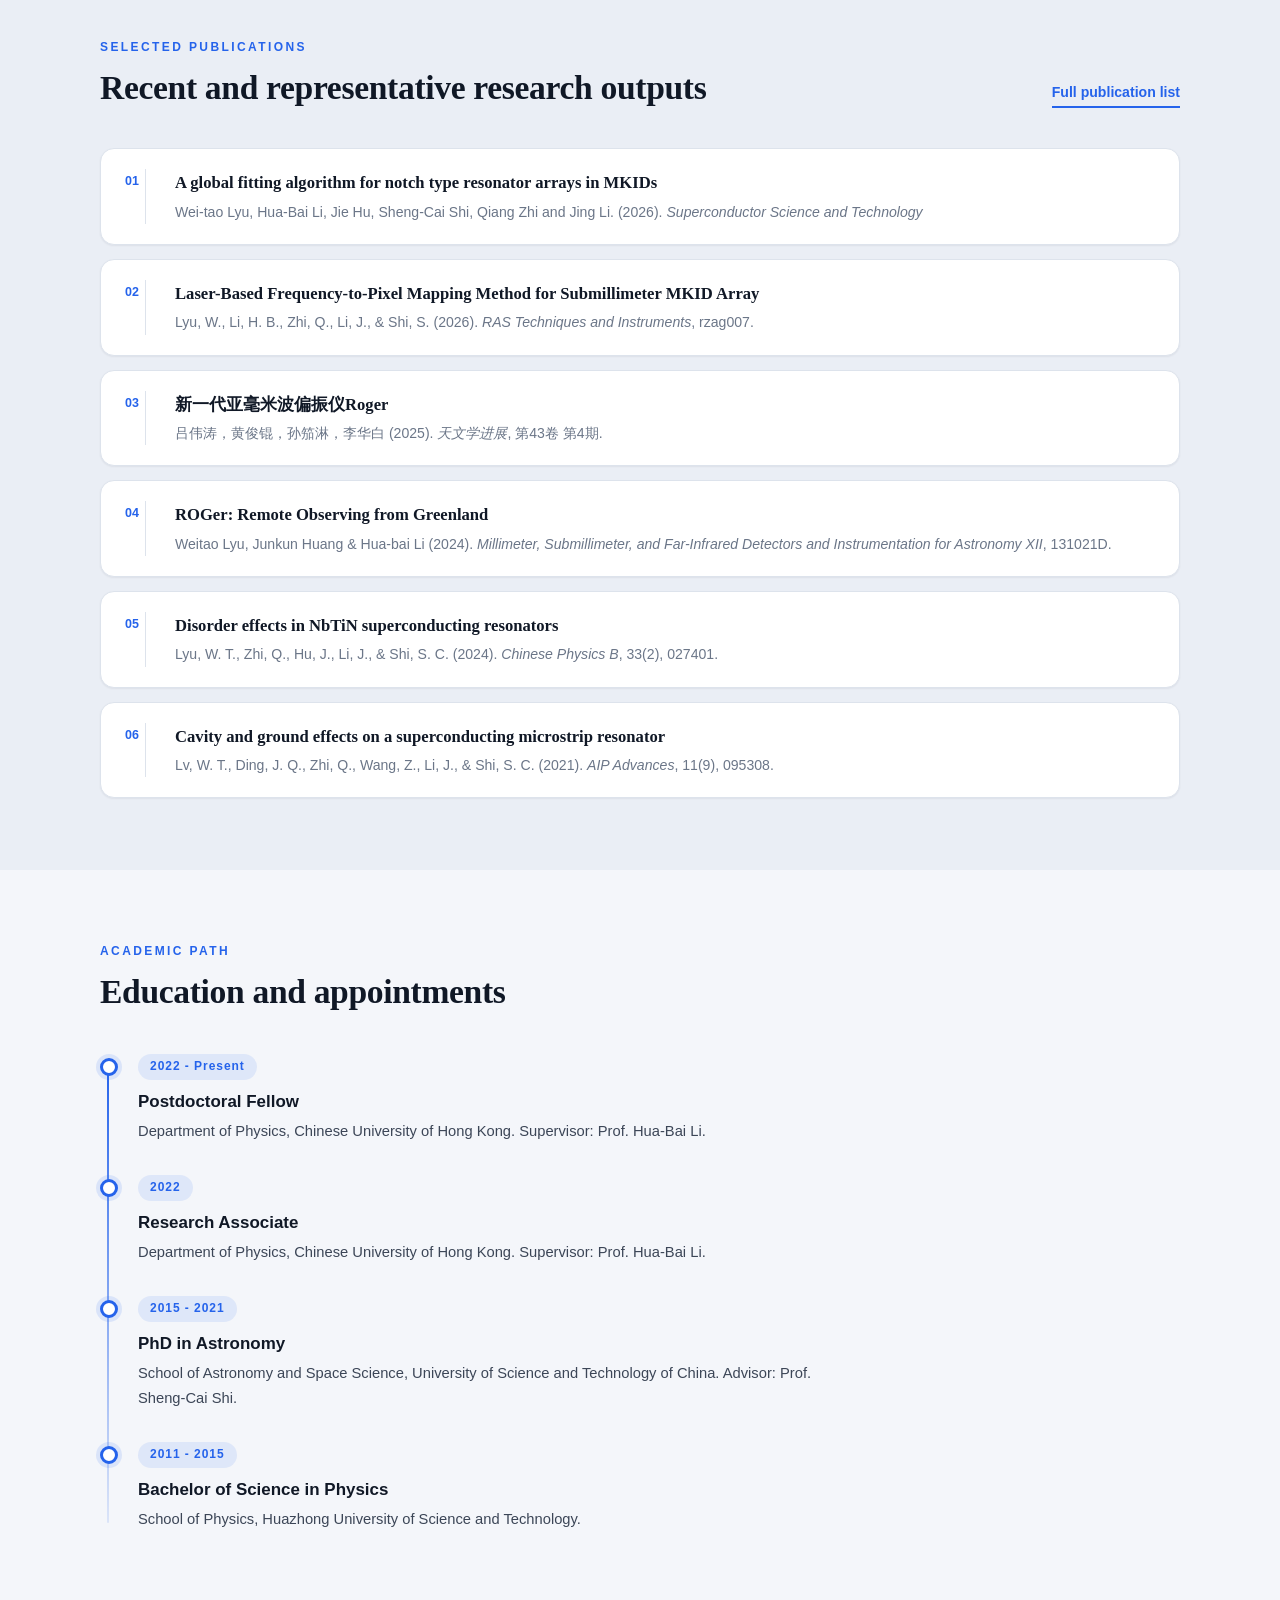
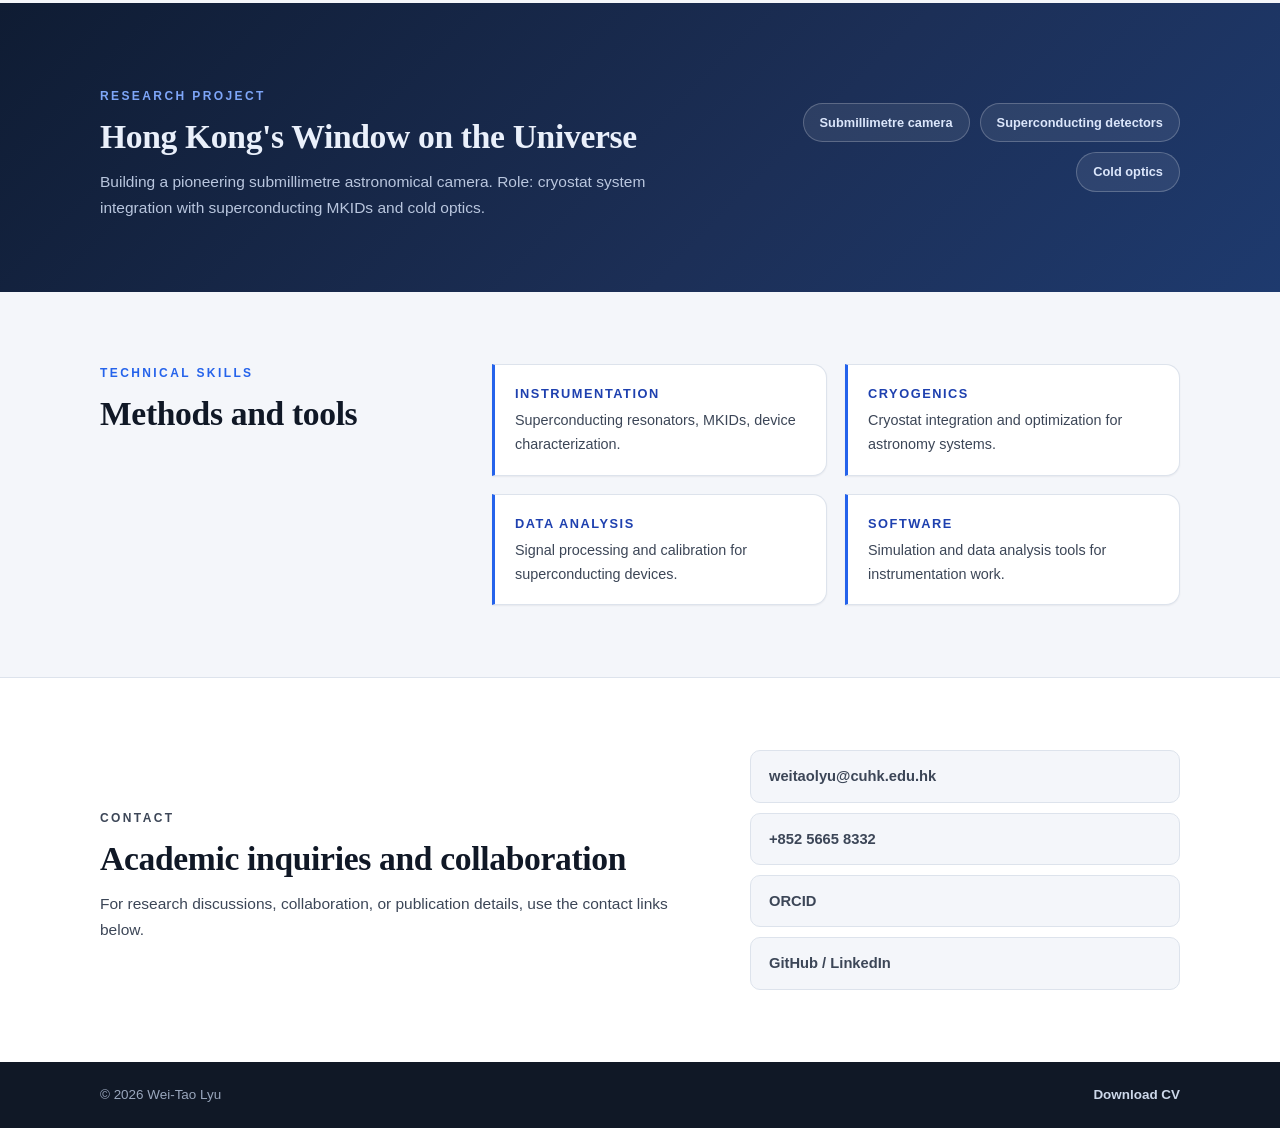
==== commit aae0f27c: "Update index.html" ====
--- a/index.html
+++ b/index.html
@@ -102,7 +102,7 @@
         <div class="shell">
           <div class="section-heading">
             <p class="section-kicker">Research Expertise</p>
-            <h2>Instrumentation, cryogenics, and detector readout</h2>
+            <h2>MKIDs and Polarimetry</h2>
           </div>
           <div class="expertise-grid">
             <article>
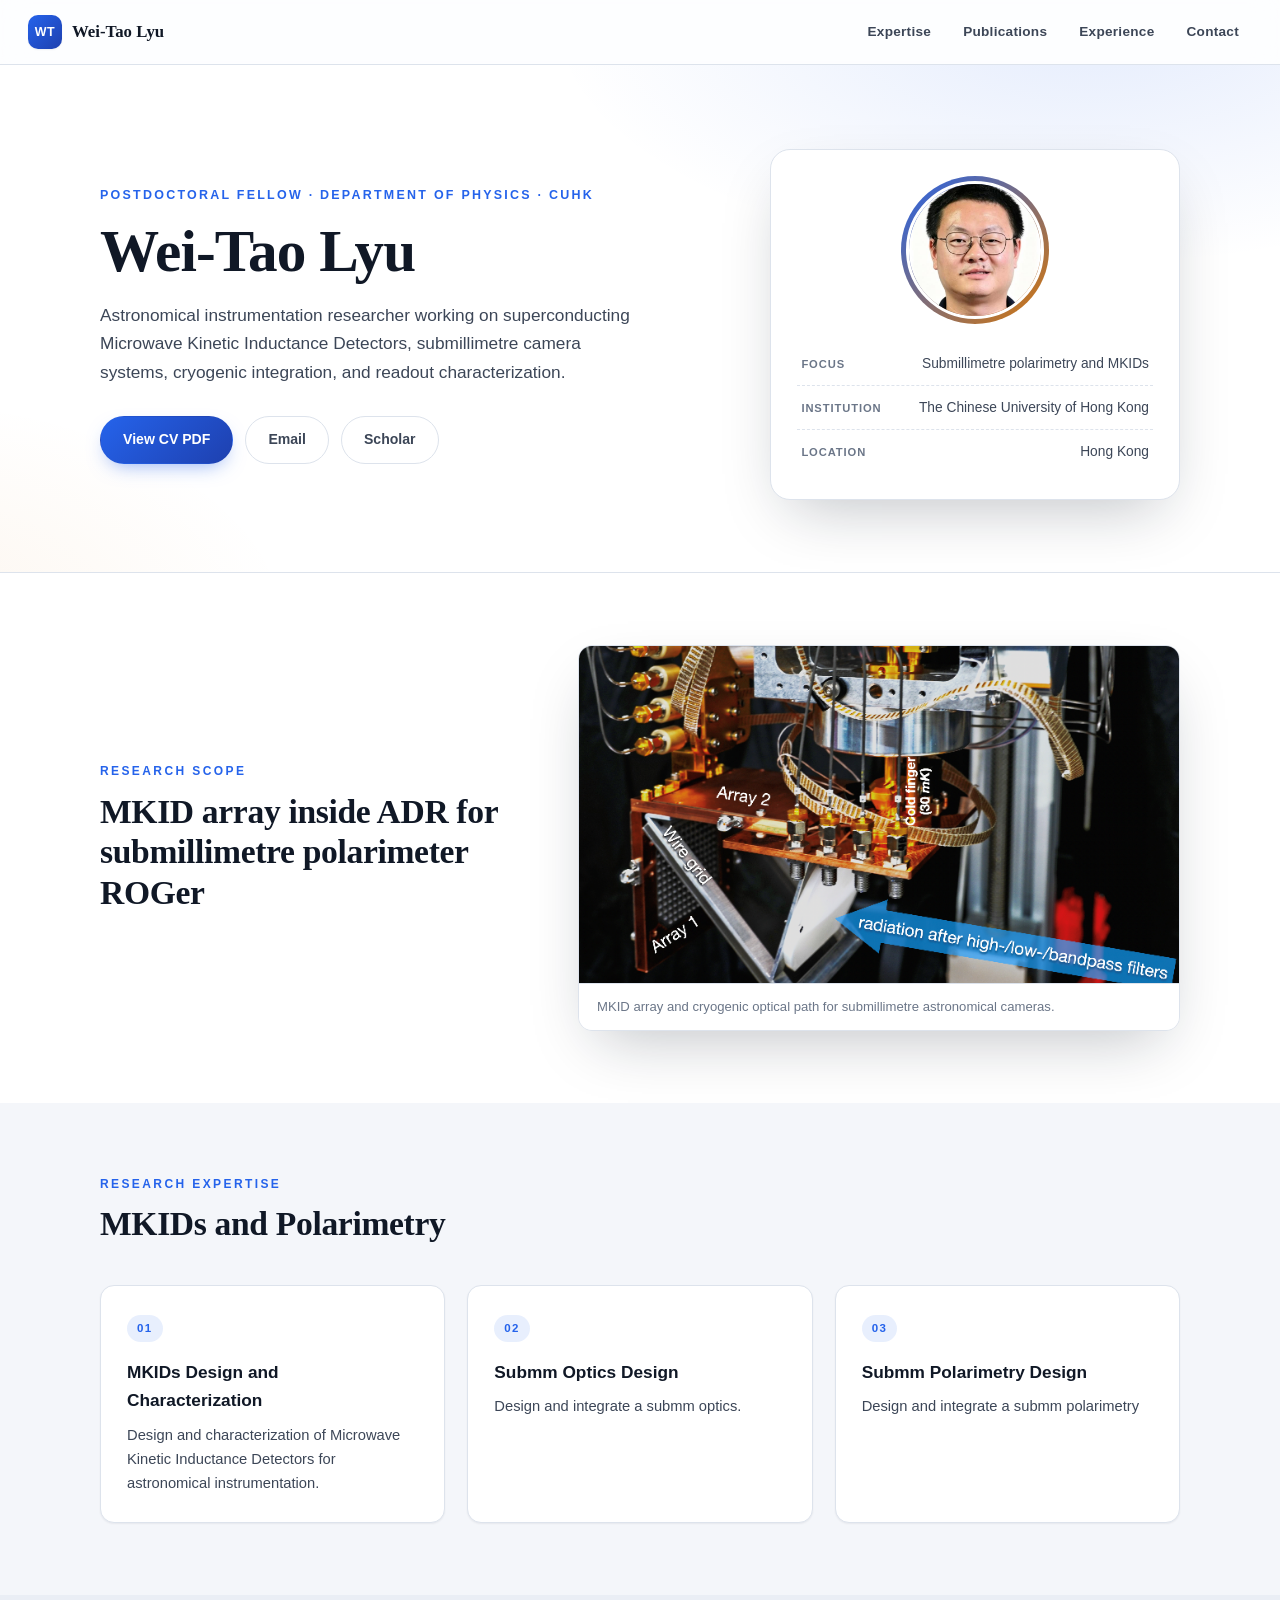
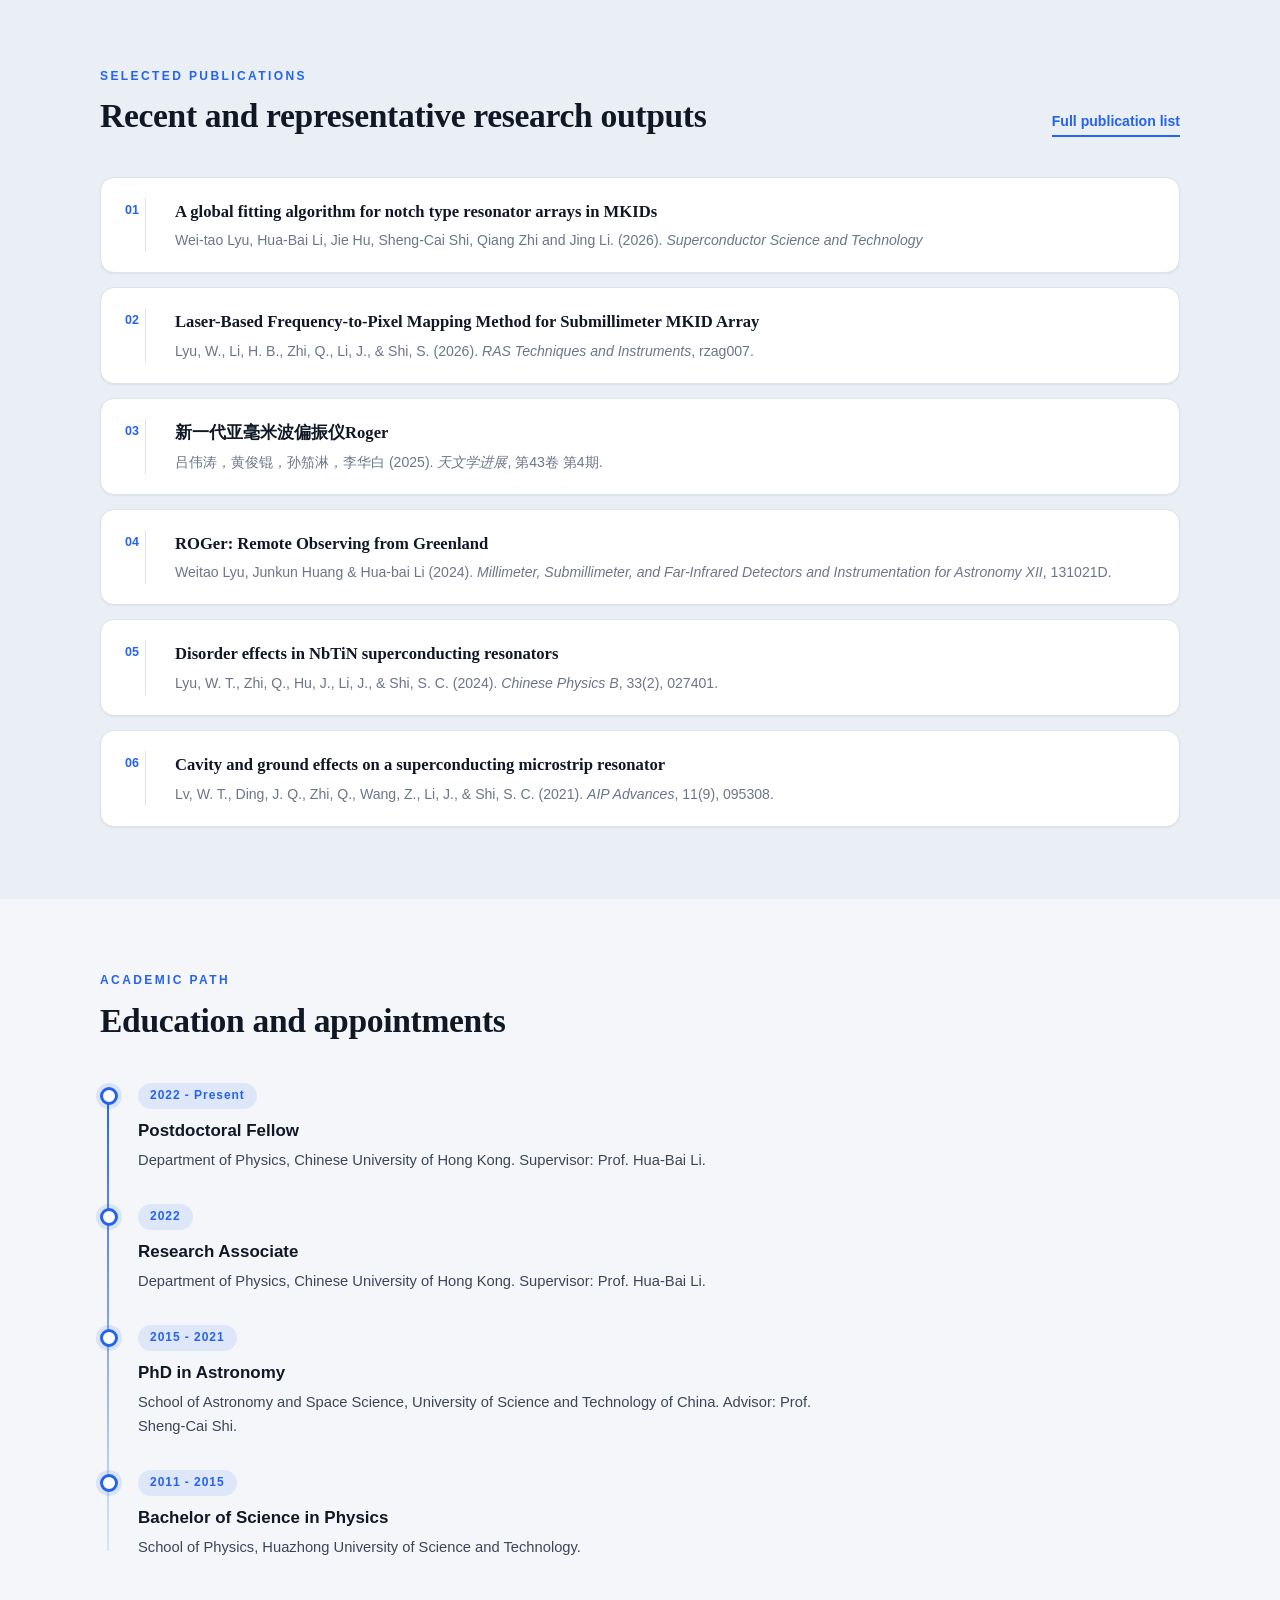
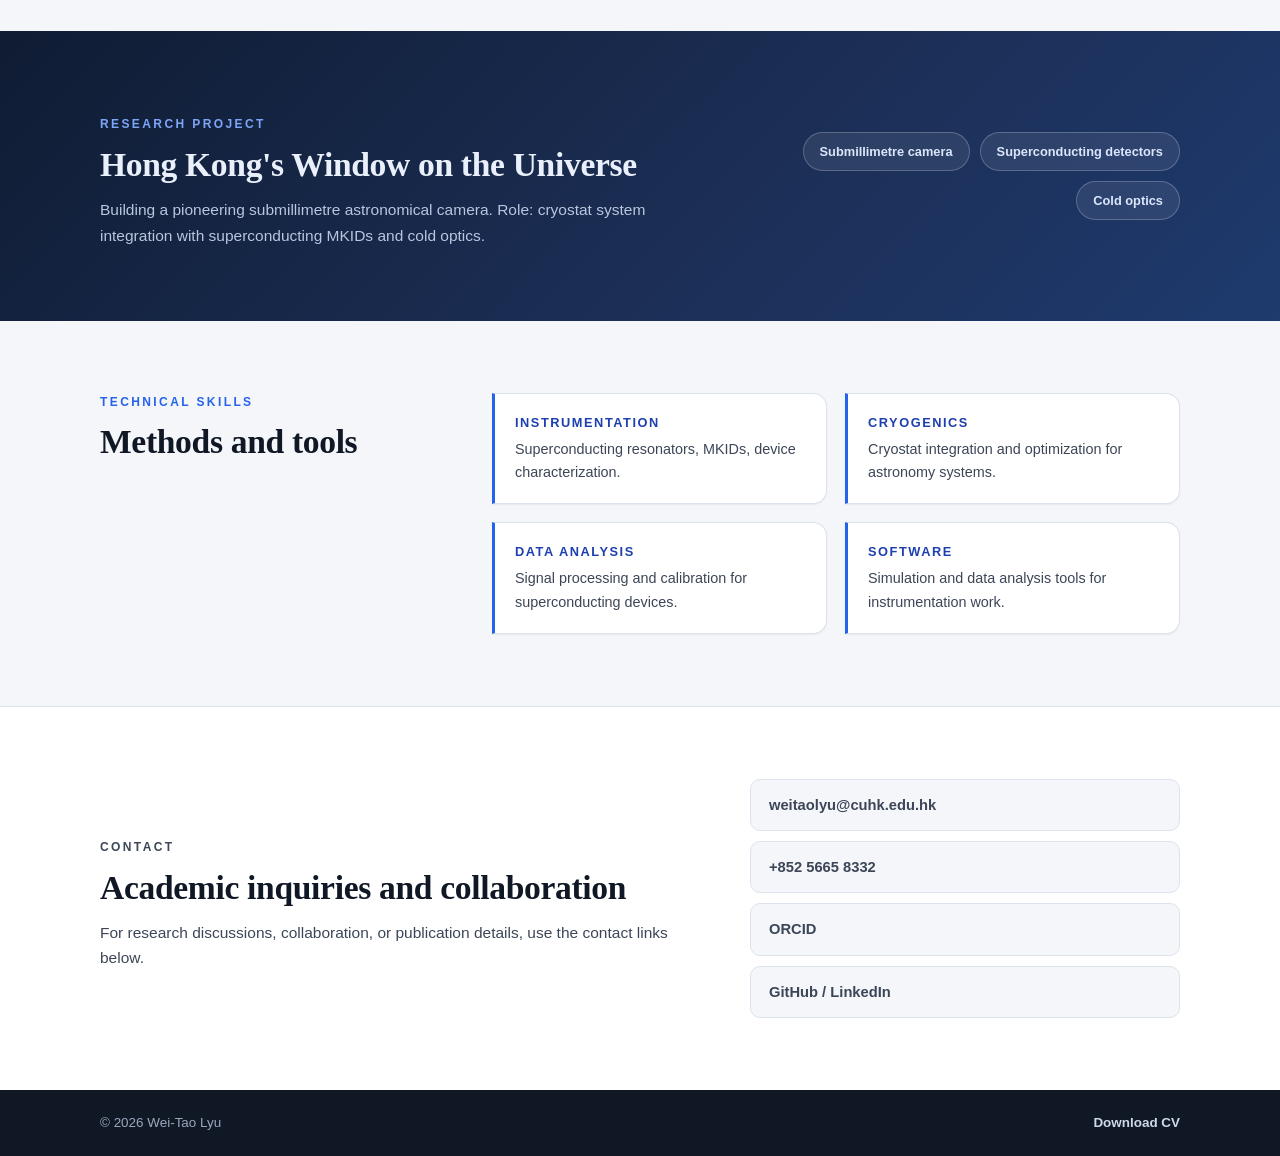
==== commit b5066ccf: "Update index.html" ====
--- a/index.html
+++ b/index.html
@@ -107,7 +107,7 @@
           <div class="expertise-grid">
             <article>
               <span class="card-index">01</span>
-              <h3>MKID Design</h3>
+              <h3>MKIDs Design and Characterization</h3>
               <p>
                 Design and characterization of Microwave Kinetic Inductance
                 Detectors for astronomical instrumentation.
@@ -115,15 +115,14 @@
             </article>
             <article>
               <span class="card-index">02</span>
-              <h3>Readout Systems</h3>
+              <h3>Submm Optics Design</h3>
               <p>
-                Development and optimization of readout systems for
-                superconducting resonator arrays.
+                Design and integrate a submm optics.
               </p>
             </article>
             <article>
               <span class="card-index">03</span>
-              <h3>Submm polarimetry</h3>
+              <h3>Submm Polarimetry Design</h3>
               <p>
                 Design and integrate a submm polarimetry
               </p>
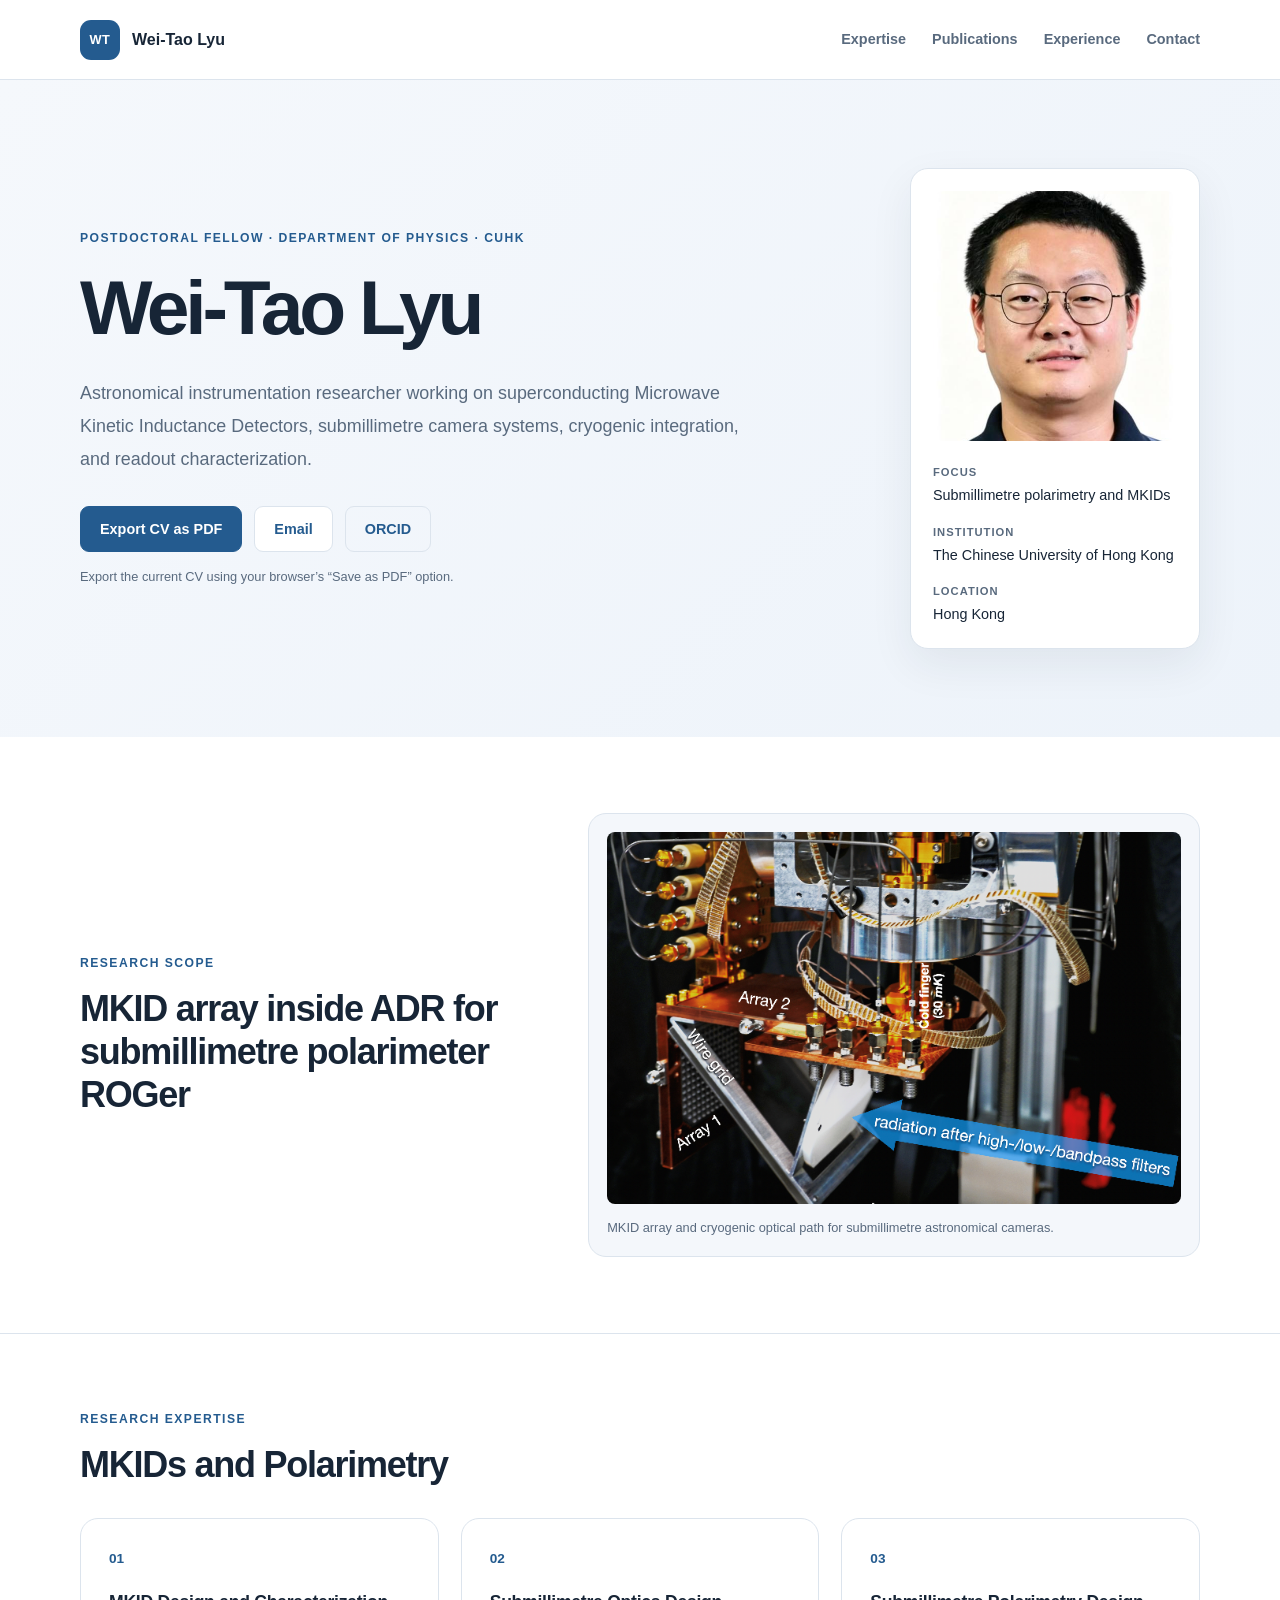
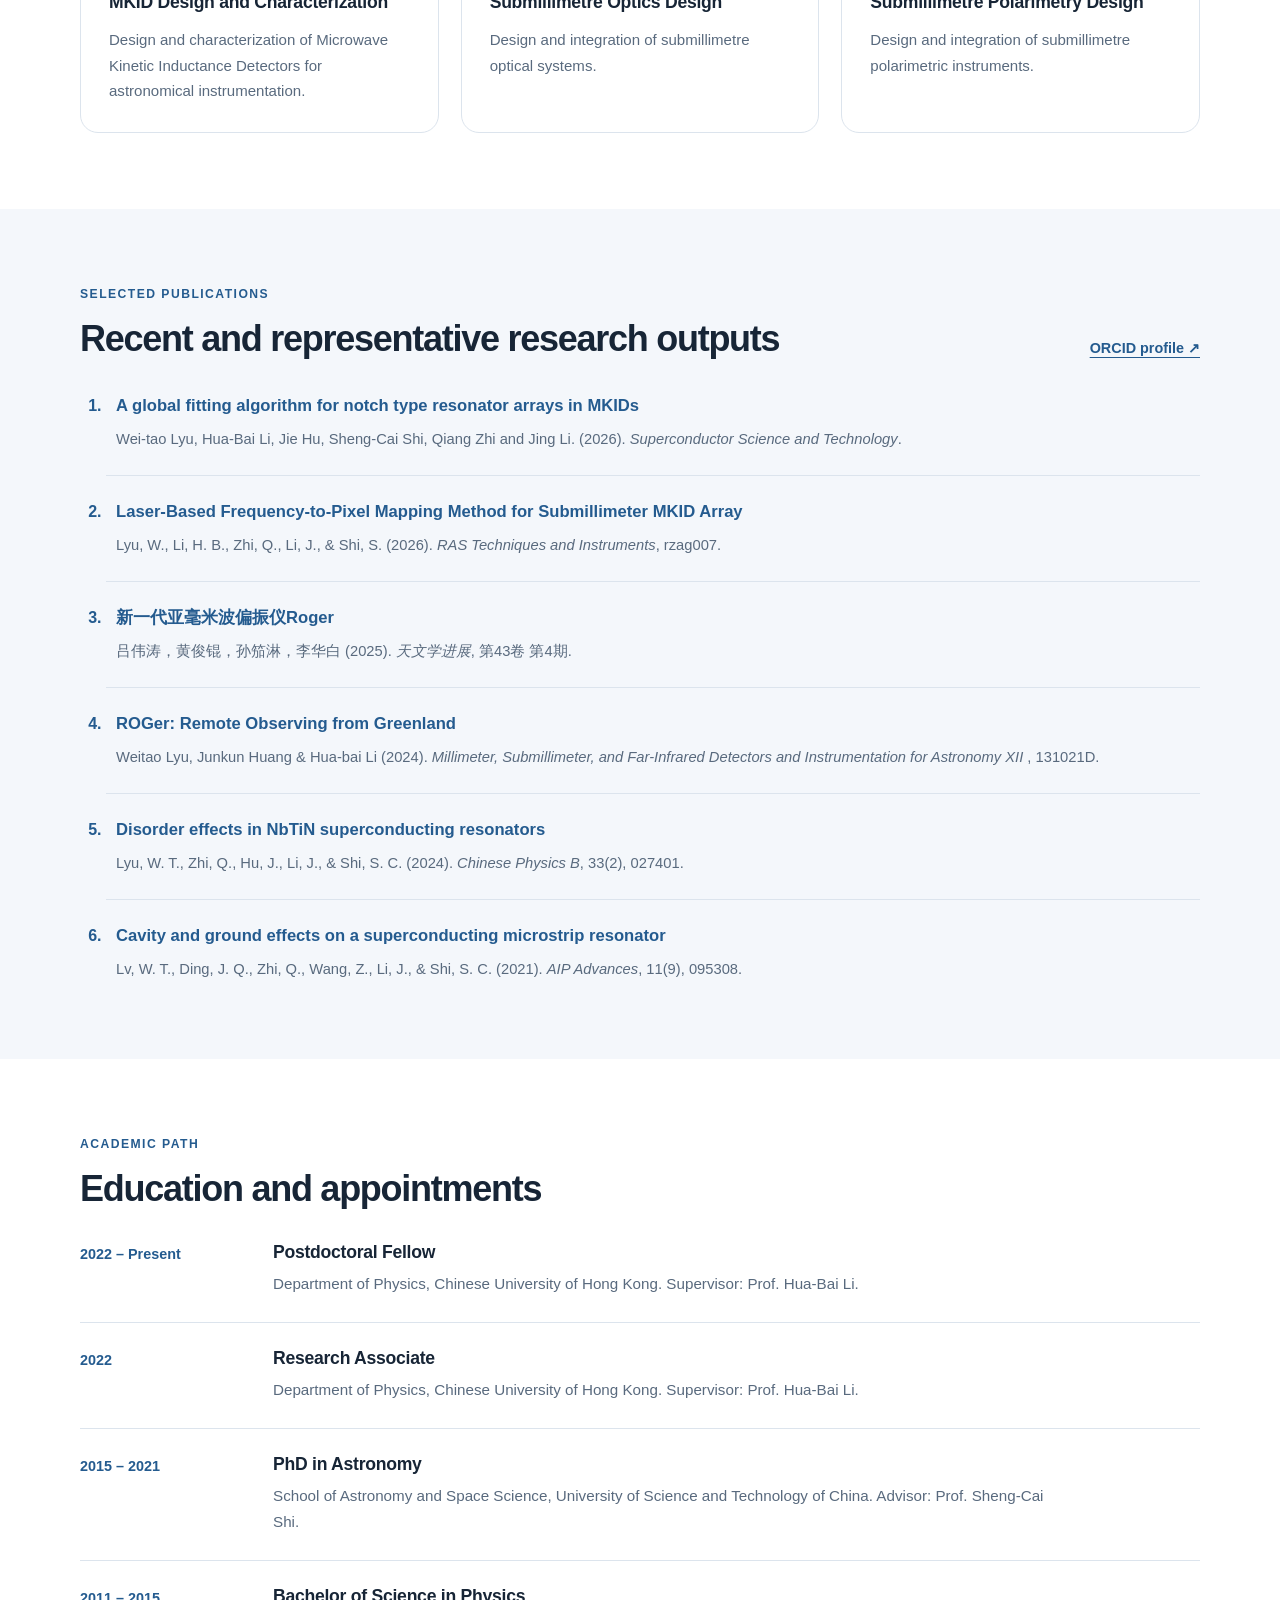
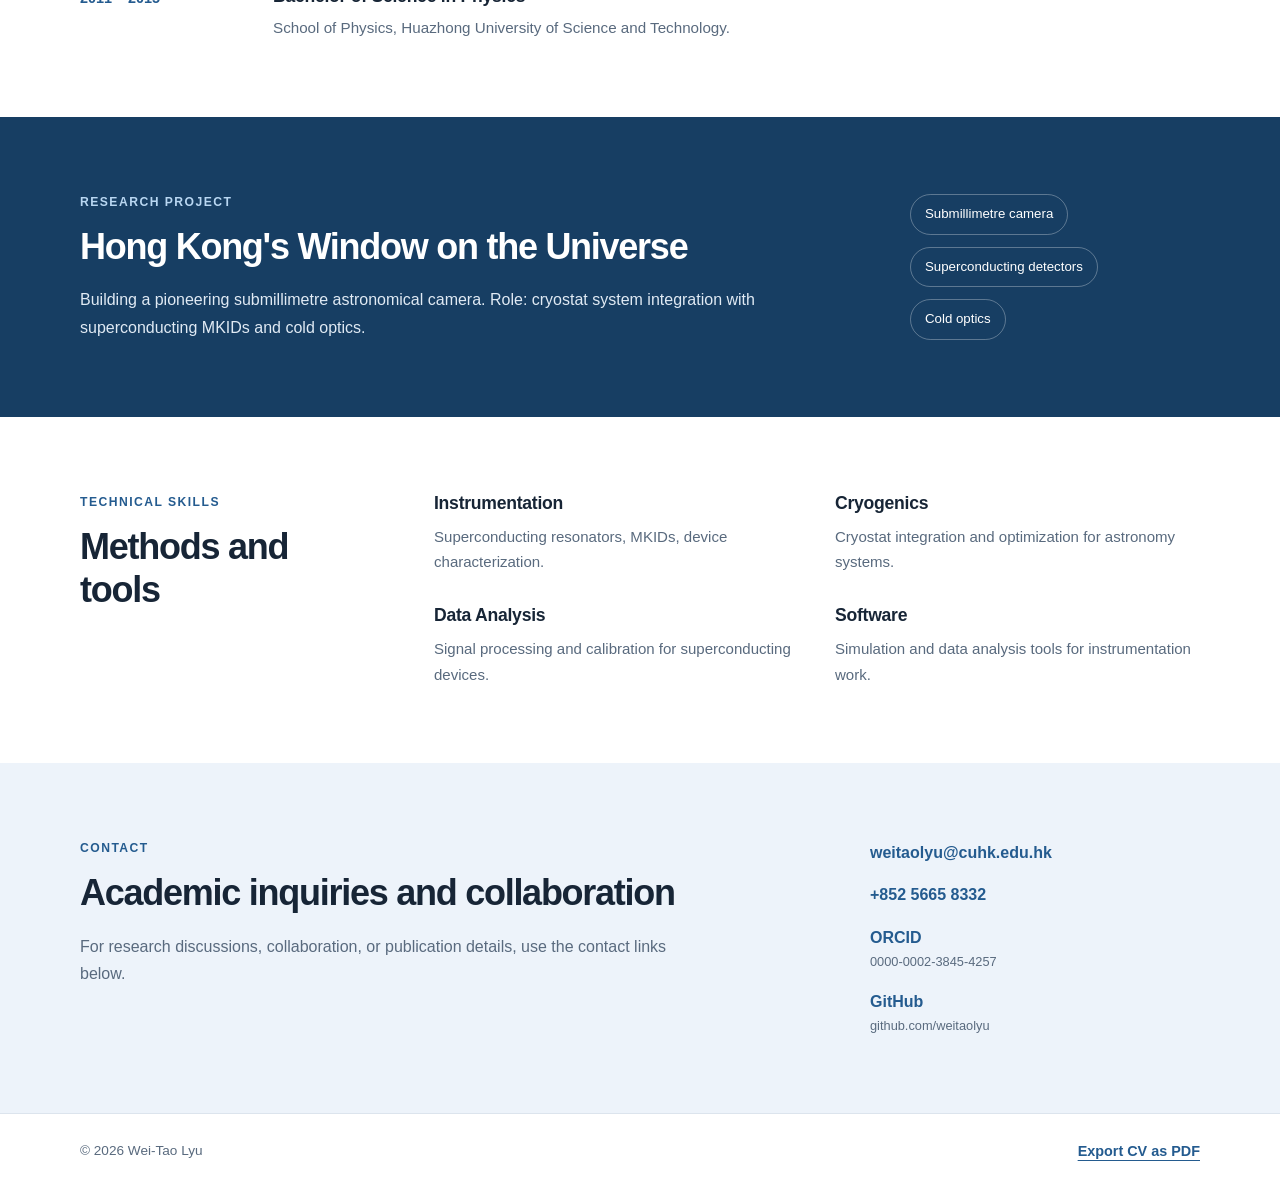
==== commit 8cd50ced: "Refactor HTML structure and improve semantics" ====
--- a/index.html
+++ b/index.html
@@ -2,28 +2,53 @@
 <html lang="en">
   <head>
     <meta charset="utf-8" />
-    <meta name="viewport" content="width=device-width, initial-scale=1" />
+
+    <meta
+      name="viewport"
+      content="width=device-width, initial-scale=1"
+    />
+
     <title>Wei-Tao Lyu | Academic CV</title>
+
     <meta
       name="description"
       content="Academic CV website for Wei-Tao Lyu, postdoctoral fellow in physics and astronomical instrumentation."
     />
-    <meta property="og:title" content="Wei-Tao Lyu | Academic CV" />
+
+    <meta
+      property="og:title"
+      content="Wei-Tao Lyu | Academic CV"
+    />
+
     <meta
       property="og:description"
       content="Research profile, publications, projects, and academic background."
     />
+
     <meta property="og:type" content="website" />
     <meta property="og:image" content="assets/config2.png" />
+
     <link rel="preload" href="assets/config2.png" as="image" />
     <link rel="stylesheet" href="styles.css" />
+
+    <script src="script.js" defer></script>
   </head>
+
   <body>
+    <a class="skip-link" href="#top">
+      Skip to main content
+    </a>
+
     <header class="site-header">
-      <a class="brand" href="#top" aria-label="Wei-Tao Lyu home">
+      <a
+        class="brand"
+        href="#top"
+        aria-label="Wei-Tao Lyu home"
+      >
         <span class="brand-mark" aria-hidden="true">WT</span>
         <span>Wei-Tao Lyu</span>
       </a>
+
       <nav class="nav" aria-label="Primary navigation">
         <a href="#expertise">Expertise</a>
         <a href="#publications">Publications</a>
@@ -33,43 +58,94 @@
     </header>
 
     <main id="top">
-      <section class="hero section-band">
+      <!-- Introduction -->
+      <section
+        class="hero section-band"
+        aria-labelledby="profile-title"
+      >
         <div class="shell hero-layout">
           <div class="hero-copy">
-            <p class="eyebrow">Postdoctoral Fellow · Department of Physics · CUHK</p>
-            <h1>Wei-Tao Lyu</h1>
+            <p class="eyebrow">
+              Postdoctoral Fellow · Department of Physics · CUHK
+            </p>
+
+            <h1 id="profile-title">Wei-Tao Lyu</h1>
+
             <p class="lead">
-              Astronomical instrumentation researcher working on superconducting
-              Microwave Kinetic Inductance Detectors, submillimetre camera systems,
-              cryogenic integration, and readout characterization.
+              Astronomical instrumentation researcher working on
+              superconducting Microwave Kinetic Inductance Detectors,
+              submillimetre camera systems, cryogenic integration,
+              and readout characterization.
             </p>
+
             <div class="hero-actions" aria-label="Primary actions">
-              <a class="button primary" href="./WeiTaoLyu_CV.pdf">View CV PDF</a>
-              <a class="button" href="mailto:weitaolyu@cuhk.edu.hk">Email</a>
-              <!-- TODO: Replace # with your Google Scholar / personal profile URL. -->
-              <a class="button ghost" href="https://orcid.org/0000-0002-3845-4257" data-placeholder-link>Scholar</a>
+              <button
+                class="button primary cv-export"
+                type="button"
+                data-export-pdf
+                aria-describedby="pdf-export-help"
+              >
+                Export CV as PDF
+              </button>
+
+              <a
+                class="button"
+                href="mailto:weitaolyu@cuhk.edu.hk"
+              >
+                Email
+              </a>
+
+              <a
+                class="button ghost"
+                href="https://orcid.org/0000-0002-3845-4257"
+              >
+                ORCID
+              </a>
             </div>
-          </div>
-
-          <aside class="profile-panel" aria-label="Profile summary">
+
+            <p class="export-help" id="pdf-export-help">
+              Export the current CV using your browser’s
+              “Save as PDF” option.
+            </p>
+
+            <noscript>
+              <p class="export-help">
+                JavaScript is disabled. Use Ctrl+P or Command+P
+                and choose “Save as PDF” to export this CV.
+              </p>
+            </noscript>
+          </div>
+
+          <aside
+            class="profile-panel"
+            aria-label="Profile summary"
+          >
             <div class="portrait" data-image-shell>
-              <!-- TODO: Add your portrait as assets/profile.jpg, or change the src below. -->
               <img
                 src="assets/lwt.jpg"
                 alt="Portrait of Wei-Tao Lyu"
                 data-fallback-image
               />
-              <span class="portrait-fallback" aria-hidden="true">WT</span>
+
+              <span
+                class="portrait-fallback"
+                aria-hidden="true"
+              >
+                WT
+              </span>
             </div>
+
             <dl class="profile-facts">
               <div>
                 <dt>Focus</dt>
                 <dd>Submillimetre polarimetry and MKIDs</dd>
               </div>
+
               <div>
                 <dt>Institution</dt>
                 <dd>The Chinese University of Hong Kong</dd>
               </div>
+
               <div>
                 <dt>Location</dt>
                 <dd>Hong Kong</dd>
@@ -79,135 +155,213 @@
         </div>
       </section>
 
-      <section class="section-band visual-band" aria-label="Research visual">
+      <!-- Research image -->
+      <section
+        class="section-band visual-band"
+        aria-labelledby="research-visual-title"
+      >
         <div class="shell visual-layout">
           <div>
             <p class="section-kicker">Research Scope</p>
-            <h2>MKID array inside ADR for submillimetre polarimeter ROGer</h2>
-          </div>
+
+            <h2 id="research-visual-title">
+              MKID array inside ADR for submillimetre polarimeter ROGer
+            </h2>
+          </div>
+
           <figure class="research-visual" data-image-shell>
             <img
               src="assets/config2.png"
-              alt="Abstract visual of a cryogenic optical path and MKID detector array"
+              alt="Cryogenic optical path and MKID detector array for the ROGer submillimetre polarimeter"
               data-fallback-image
             />
+
+            <div class="visual-fallback" aria-hidden="true">
+              <span>ROGer</span>
+              <p>MKID array and cryogenic optical system</p>
+            </div>
+
             <figcaption>
-              MKID array and cryogenic optical path for submillimetre astronomical cameras.
+              MKID array and cryogenic optical path for
+              submillimetre astronomical cameras.
             </figcaption>
           </figure>
         </div>
       </section>
 
-      <section class="section" id="expertise">
+      <!-- Expertise -->
+      <section
+        class="section"
+        id="expertise"
+        aria-labelledby="expertise-title"
+      >
         <div class="shell">
           <div class="section-heading">
             <p class="section-kicker">Research Expertise</p>
-            <h2>MKIDs and Polarimetry</h2>
-          </div>
+            <h2 id="expertise-title">MKIDs and Polarimetry</h2>
+          </div>
+
           <div class="expertise-grid">
             <article>
-              <span class="card-index">01</span>
-              <h3>MKIDs Design and Characterization</h3>
-              <p>
-                Design and characterization of Microwave Kinetic Inductance
-                Detectors for astronomical instrumentation.
-              </p>
-            </article>
-            <article>
-              <span class="card-index">02</span>
-              <h3>Submm Optics Design</h3>
-              <p>
-                Design and integrate a submm optics.
-              </p>
-            </article>
-            <article>
-              <span class="card-index">03</span>
-              <h3>Submm Polarimetry Design</h3>
-              <p>
-                Design and integrate a submm polarimetry
-              </p>
-            </article>
-          </div>
-        </div>
-      </section>
-
-      <section class="section muted-section" id="publications">
+              <span class="card-index" aria-hidden="true">01</span>
+
+              <h3>MKID Design and Characterization</h3>
+
+              <p>
+                Design and characterization of Microwave Kinetic
+                Inductance Detectors for astronomical instrumentation.
+              </p>
+            </article>
+
+            <article>
+              <span class="card-index" aria-hidden="true">02</span>
+
+              <h3>Submillimetre Optics Design</h3>
+
+              <p>
+                Design and integration of submillimetre optical systems.
+              </p>
+            </article>
+
+            <article>
+              <span class="card-index" aria-hidden="true">03</span>
+
+              <h3>Submillimetre Polarimetry Design</h3>
+
+              <p>
+                Design and integration of submillimetre
+                polarimetric instruments.
+              </p>
+            </article>
+          </div>
+        </div>
+      </section>
+
+      <!-- Publications -->
+      <section
+        class="section muted-section"
+        id="publications"
+        aria-labelledby="publications-title"
+      >
         <div class="shell">
           <div class="section-heading split-heading">
             <div>
               <p class="section-kicker">Selected Publications</p>
-              <h2>Recent and representative research outputs</h2>
+
+              <h2 id="publications-title">
+                Recent and representative research outputs
+              </h2>
             </div>
-            <!-- TODO: Replace # with a full publication list, ORCID, or Google Scholar URL. -->
-            <a class="text-link" href="#" data-placeholder-link>Full publication list</a>
+
+            <a
+              class="text-link publication-profile-link"
+              href="https://orcid.org/0000-0002-3845-4257"
+            >
+              ORCID profile <span aria-hidden="true">↗</span>
+            </a>
           </div>
 
           <ol class="publication-list">
-              <li>
+            <li>
               <article>
-                <a href="https://iopscience.iop.org/article/10.1088/1361-6668/ae9f9b/meta?login=true" data-placeholder-link>
-                  A global fitting algorithm for notch type resonator arrays in MKIDs
+                <a
+                  href="https://iopscience.iop.org/article/10.1088/1361-6668/ae9f9b/meta?login=true"
+                >
+                  A global fitting algorithm for notch type resonator
+                  arrays in MKIDs
                 </a>
-                <p>
-                  Wei-tao Lyu, Hua-Bai Li, Jie Hu, Sheng-Cai Shi, Qiang Zhi and Jing Li. (2026).
-                  <em>Superconductor Science and Technology</em>
+
+                <p>
+                  Wei-tao Lyu, Hua-Bai Li, Jie Hu, Sheng-Cai Shi,
+                  Qiang Zhi and Jing Li. (2026).
+                  <em>Superconductor Science and Technology</em>.
                 </p>
               </article>
             </li>
+
             <li>
               <article>
-                <a href="https://academic.oup.com/rasti/article/doi/10.1093/rasti/rzag007/8427318?login=true" data-placeholder-link>
-                  Laser-Based Frequency-to-Pixel Mapping Method for Submillimeter
-                  MKID Array
+                <a
+                  href="https://academic.oup.com/rasti/article/doi/10.1093/rasti/rzag007/8427318?login=true"
+                >
+                  Laser-Based Frequency-to-Pixel Mapping Method for
+                  Submillimeter MKID Array
                 </a>
-                <p>
-                  Lyu, W., Li, H. B., Zhi, Q., Li, J., &amp; Shi, S. (2026).
-                  <em>RAS Techniques and Instruments</em>, rzag007.
+
+                <p>
+                  Lyu, W., Li, H. B., Zhi, Q., Li, J.,
+                  &amp; Shi, S. (2026).
+                  <em>RAS Techniques and Instruments</em>,
+                  rzag007.
                 </p>
               </article>
             </li>
+
+            <li>
+              <article lang="zh-CN">
+                <a
+                  href="http://www.shao.cas.cn/twxjz/wzll/202504/202504js/202512/P020251230363914200679.pdf"
+                >
+                  新一代亚毫米波偏振仪Roger
+                </a>
+
+                <p>
+                  吕伟涛，黄俊锟，孙笳淋，李华白 (2025).
+                  <em>天文学进展</em>, 第43卷 第4期.
+                </p>
+              </article>
+            </li>
+
             <li>
               <article>
-                <a href="http://www.shao.cas.cn/twxjz/wzll/202504/202504js/202512/P020251230363914200679.pdf" data-placeholder-link>
-                  新一代亚毫米波偏振仪Roger
+                <a
+                  href="https://www.spiedigitallibrary.org/conference-proceedings-of-spie/13102/131021D/ROGer-Remote-Observing-from-Greenland/10.1117/12.3018247.short"
+                >
+                  ROGer: Remote Observing from Greenland
                 </a>
-                <p>
-                  吕伟涛，黄俊锟，孙笳淋，李华白 (2025).
-                  <em>天文学进展</em>, 第43卷 第4期.
+
+                <p>
+                  Weitao Lyu, Junkun Huang &amp; Hua-bai Li (2024).
+                  <em>
+                    Millimeter, Submillimeter, and Far-Infrared
+                    Detectors and Instrumentation for Astronomy XII
+                  </em>,
+                  131021D.
                 </p>
               </article>
             </li>
+
             <li>
               <article>
-                <a href="https://www.spiedigitallibrary.org/conference-proceedings-of-spie/13102/131021D/ROGer-Remote-Observing-from-Greenland/10.1117/12.3018247.short" data-placeholder-link>
-                  ROGer: Remote Observing from Greenland
+                <a
+                  href="https://iopscience.iop.org/article/10.1088/1674-1056/ad03dc/meta"
+                >
+                  Disorder effects in NbTiN superconducting resonators
                 </a>
-                <p>
-                  Weitao Lyu, Junkun Huang & Hua-bai Li (2024).
-                  <em>Millimeter, Submillimeter, and Far-Infrared Detectors and Instrumentation for Astronomy XII</em>, 131021D.
+
+                <p>
+                  Lyu, W. T., Zhi, Q., Hu, J., Li, J.,
+                  &amp; Shi, S. C. (2024).
+                  <em>Chinese Physics B</em>,
+                  33(2), 027401.
                 </p>
               </article>
             </li>
+
             <li>
               <article>
-                <a href="https://iopscience.iop.org/article/10.1088/1674-1056/ad03dc/meta" data-placeholder-link>
-                  Disorder effects in NbTiN superconducting resonators
+                <a
+                  href="https://pubs.aip.org/aip/adv/article/11/9/095308/661562"
+                >
+                  Cavity and ground effects on a superconducting
+                  microstrip resonator
                 </a>
-                <p>
-                  Lyu, W. T., Zhi, Q., Hu, J., Li, J., &amp; Shi, S. C. (2024).
-                  <em>Chinese Physics B</em>, 33(2), 027401.
-                </p>
-              </article>
-            </li>
-            <li>
-              <article>
-                <a href="https://pubs.aip.org/aip/adv/article/11/9/095308/661562" data-placeholder-link>
-                  Cavity and ground effects on a superconducting microstrip
-                  resonator
-                </a>
-                <p>
-                  Lv, W. T., Ding, J. Q., Zhi, Q., Wang, Z., Li, J., &amp; Shi,
-                  S. C. (2021). <em>AIP Advances</em>, 11(9), 095308.
+
+                <p>
+                  Lv, W. T., Ding, J. Q., Zhi, Q., Wang, Z.,
+                  Li, J., &amp; Shi, S. C. (2021).
+                  <em>AIP Advances</em>,
+                  11(9), 095308.
                 </p>
               </article>
             </li>
@@ -215,69 +369,98 @@
         </div>
       </section>
 
-      <section class="section" id="experience">
+      <!-- Academic experience -->
+      <section
+        class="section"
+        id="experience"
+        aria-labelledby="experience-title"
+      >
         <div class="shell">
           <div class="section-heading">
             <p class="section-kicker">Academic Path</p>
-            <h2>Education and appointments</h2>
+
+            <h2 id="experience-title">
+              Education and appointments
+            </h2>
           </div>
 
           <div class="timeline">
             <article class="timeline-item">
-              <time>2022 - Present</time>
+              <div class="timeline-date">2022 – Present</div>
+
               <div>
                 <h3>Postdoctoral Fellow</h3>
-                <p>
-                  Department of Physics, Chinese University of Hong Kong.
-                  Supervisor: Prof. Hua-Bai Li.
-                </p>
-              </div>
-            </article>
+
+                <p>
+                  Department of Physics, Chinese University of
+                  Hong Kong. Supervisor: Prof. Hua-Bai Li.
+                </p>
+              </div>
+            </article>
+
             <article class="timeline-item">
-              <time>2022</time>
+              <div class="timeline-date">2022</div>
+
               <div>
                 <h3>Research Associate</h3>
-                <p>
-                  Department of Physics, Chinese University of Hong Kong.
-                  Supervisor: Prof. Hua-Bai Li.
-                </p>
-              </div>
-            </article>
+
+                <p>
+                  Department of Physics, Chinese University of
+                  Hong Kong. Supervisor: Prof. Hua-Bai Li.
+                </p>
+              </div>
+            </article>
+
             <article class="timeline-item">
-              <time>2015 - 2021</time>
+              <div class="timeline-date">2015 – 2021</div>
+
               <div>
                 <h3>PhD in Astronomy</h3>
-                <p>
-                  School of Astronomy and Space Science, University of Science
-                  and Technology of China. Advisor: Prof. Sheng-Cai Shi.
-                </p>
-              </div>
-            </article>
+
+                <p>
+                  School of Astronomy and Space Science,
+                  University of Science and Technology of China.
+                  Advisor: Prof. Sheng-Cai Shi.
+                </p>
+              </div>
+            </article>
+
             <article class="timeline-item">
-              <time>2011 - 2015</time>
+              <div class="timeline-date">2011 – 2015</div>
+
               <div>
                 <h3>Bachelor of Science in Physics</h3>
-                <p>
-                  School of Physics, Huazhong University of Science and
-                  Technology.
-                </p>
-              </div>
-            </article>
-          </div>
-        </div>
-      </section>
-
-      <section class="section project-section">
+
+                <p>
+                  School of Physics, Huazhong University of
+                  Science and Technology.
+                </p>
+              </div>
+            </article>
+          </div>
+        </div>
+      </section>
+
+      <!-- Project -->
+      <section
+        class="section project-section"
+        aria-labelledby="project-title"
+      >
         <div class="shell project-layout">
           <div>
             <p class="section-kicker">Research Project</p>
-            <h2>Hong Kong's Window on the Universe</h2>
+
+            <h2 id="project-title">
+              Hong Kong's Window on the Universe
+            </h2>
+
             <p>
-              Building a pioneering submillimetre astronomical camera. Role:
-              cryostat system integration with superconducting MKIDs and cold
-              optics.
+              Building a pioneering submillimetre astronomical
+              camera. Role: cryostat system integration with
+              superconducting MKIDs and cold optics.
             </p>
           </div>
+
           <div class="project-meta" aria-label="Project details">
             <span>Submillimetre camera</span>
             <span>Superconducting detectors</span>
@@ -286,50 +469,100 @@
         </div>
       </section>
 
-      <section class="section" id="skills">
+      <!-- Skills -->
+      <section
+        class="section"
+        id="skills"
+        aria-labelledby="skills-title"
+      >
         <div class="shell skills-layout">
           <div class="section-heading compact">
             <p class="section-kicker">Technical Skills</p>
-            <h2>Methods and tools</h2>
-          </div>
+            <h2 id="skills-title">Methods and tools</h2>
+          </div>
+
           <div class="skill-groups">
             <article>
               <h3>Instrumentation</h3>
-              <p>Superconducting resonators, MKIDs, device characterization.</p>
-            </article>
+
+              <p>
+                Superconducting resonators, MKIDs,
+                device characterization.
+              </p>
+            </article>
+
             <article>
               <h3>Cryogenics</h3>
-              <p>Cryostat integration and optimization for astronomy systems.</p>
-            </article>
+
+              <p>
+                Cryostat integration and optimization
+                for astronomy systems.
+              </p>
+            </article>
+
             <article>
               <h3>Data Analysis</h3>
-              <p>Signal processing and calibration for superconducting devices.</p>
-            </article>
+
+              <p>
+                Signal processing and calibration
+                for superconducting devices.
+              </p>
+            </article>
+
             <article>
               <h3>Software</h3>
-              <p>Simulation and data analysis tools for instrumentation work.</p>
-            </article>
-          </div>
-        </div>
-      </section>
-
-      <section class="section contact-section" id="contact">
+
+              <p>
+                Simulation and data analysis tools
+                for instrumentation work.
+              </p>
+            </article>
+          </div>
+        </div>
+      </section>
+
+      <!-- Contact -->
+      <section
+        class="section contact-section"
+        id="contact"
+        aria-labelledby="contact-title"
+      >
         <div class="shell contact-layout">
           <div>
             <p class="section-kicker">Contact</p>
-            <h2>Academic inquiries and collaboration</h2>
+
+            <h2 id="contact-title">
+              Academic inquiries and collaboration
+            </h2>
+
             <p>
-              For research discussions, collaboration, or publication details,
-              use the contact links below.
+              For research discussions, collaboration, or publication
+              details, use the contact links below.
             </p>
           </div>
+
           <address class="contact-links">
-            <a href="mailto:weitaolyu@cuhk.edu.hk">weitaolyu@cuhk.edu.hk</a>
-            <a href="tel:+85256658332">+852 5665 8332</a>
-            <!-- TODO: Replace # with your ORCID URL. -->
-            <a href="https://orcid.org/0000-0002-3845-4257" data-placeholder-link>ORCID</a>
-            <!-- TODO: Replace # with your GitHub or LinkedIn URL. -->
-            <a href="https://github.com/weitaolyu">GitHub / LinkedIn</a>
+            <a href="mailto:weitaolyu@cuhk.edu.hk">
+              weitaolyu@cuhk.edu.hk
+            </a>
+
+            <a href="tel:+85256658332">
+              +852 5665 8332
+            </a>
+
+            <a href="https://orcid.org/0000-0002-3845-4257">
+              ORCID
+              <span class="contact-detail">
+                0000-0002-3845-4257
+              </span>
+            </a>
+
+            <a href="https://github.com/weitaolyu">
+              GitHub
+              <span class="contact-detail">
+                github.com/weitaolyu
+              </span>
+            </a>
           </address>
         </div>
       </section>
@@ -337,11 +570,26 @@
 
     <footer class="site-footer">
       <div class="shell">
-        <span>© <span id="year">2026</span> Wei-Tao Lyu</span>
-        <a href="./Curriculum%20Vita.pdf">Download CV</a>
+        <span>
+          © <span id="year">2026</span> Wei-Tao Lyu
+        </span>
+
+        <button
+          class="text-link cv-export footer-export"
+          type="button"
+          data-export-pdf
+        >
+          Export CV as PDF
+        </button>
       </div>
     </footer>
 
-    <script src="script.js"></script>
+    <p
+      class="sr-only"
+      id="export-status"
+      role="status"
+      aria-live="polite"
+      aria-atomic="true"
+    ></p>
   </body>
 </html>
--- a/styles.css
+++ b/styles.css
@@ -1,443 +1,1486 @@
-/* ============================================================
-   Wei-Tao Lyu — Academic CV  ·  redesigned stylesheet
-   ============================================================ */
+/* =========================
+   Design tokens
+   ========================= */
 
 :root {
-  --ink: #101826;
-  --ink-soft: #3c4657;
-  --muted: #6b7688;
-  --accent: #2563eb;
-  --accent-deep: #1e40af;
-  --accent-warm: #d97706;
-  --paper: #ffffff;
-  --wash: #f4f6fa;
-  --wash-deep: #eaeef5;
-  --line: #dde3ec;
-  --radius: 14px;
-  --shadow-sm: 0 1px 2px rgba(16, 24, 38, 0.06);
-  --shadow-md: 0 10px 30px -12px rgba(16, 24, 38, 0.18);
-  --shadow-lg: 0 24px 60px -20px rgba(16, 24, 38, 0.28);
-  --font-display: "Iowan Old Style", "Palatino Linotype", Palatino, Georgia, serif;
-  --font-ui: "Inter", "Segoe UI", "Helvetica Neue", Arial, "Microsoft YaHei", sans-serif;
-}
-
-* { margin: 0; padding: 0; box-sizing: border-box; }
-
-html { scroll-behavior: smooth; scroll-padding-top: 84px; }
+  color-scheme: light;
+
+  --background: #ffffff;
+  --surface: #f4f7fb;
+  --surface-blue: #edf3fa;
+
+  --text: #172536;
+  --muted: #596a7e;
+
+  --accent: #245b8f;
+  --accent-dark: #173e63;
+
+  --border: #dce4ed;
+
+  --radius: 18px;
+  --shadow: 0 16px 44px rgb(23 37 54 / 7%);
+
+  --shell-width: 1120px;
+}
+
+/* =========================
+   Base
+   ========================= */
+
+*,
+*::before,
+*::after {
+  box-sizing: border-box;
+}
+
+html {
+  scroll-behavior: smooth;
+  scroll-padding-top: 100px;
+}
 
 body {
-  font-family: var(--font-ui);
-  font-size: 15.5px;
-  line-height: 1.65;
-  color: var(--ink);
-  background: var(--wash);
+  margin: 0;
+  background: var(--background);
+  color: var(--text);
+
+  font-family:
+    -apple-system,
+    BlinkMacSystemFont,
+    "Segoe UI",
+    "Noto Sans",
+    "Noto Sans CJK SC",
+    "Microsoft YaHei",
+    Arial,
+    sans-serif;
+
+  font-size: 16px;
+  line-height: 1.7;
   -webkit-font-smoothing: antialiased;
 }
 
-img { max-width: 100%; display: block; }
-a { color: var(--accent); text-decoration: none; }
-a:hover { text-decoration: underline; }
-
-.shell { width: min(1080px, calc(100% - 48px)); margin-inline: auto; }
-
-/* ---------- Header ---------- */
+h1,
+h2,
+h3,
+p,
+figure,
+dl {
+  margin: 0;
+}
+
+h1,
+h2,
+h3 {
+  line-height: 1.2;
+}
+
+h1 {
+  font-size: clamp(2.8rem, 6vw, 4.8rem);
+  font-weight: 750;
+  letter-spacing: -0.055em;
+}
+
+h2 {
+  font-size: clamp(1.6rem, 3vw, 2.25rem);
+  font-weight: 700;
+  letter-spacing: -0.035em;
+}
+
+h3 {
+  font-size: 1.1rem;
+  font-weight: 700;
+  letter-spacing: -0.015em;
+}
+
+a {
+  color: var(--accent);
+  text-decoration: none;
+}
+
+a:hover {
+  color: var(--accent-dark);
+}
+
+button {
+  font: inherit;
+}
+
+img {
+  display: block;
+  max-width: 100%;
+}
+
+a,
+button {
+  -webkit-tap-highlight-color: transparent;
+}
+
+a:focus-visible,
+button:focus-visible {
+  outline: 3px solid var(--accent);
+  outline-offset: 5px;
+}
+
+button:disabled {
+  cursor: wait;
+  opacity: 0.65;
+}
+
+.shell {
+  width: min(var(--shell-width), calc(100% - 64px));
+  margin-inline: auto;
+}
+
+.section,
+.section-band {
+  padding: 76px 0;
+}
+
+.section-heading {
+  margin-bottom: 32px;
+}
+
+.section-kicker,
+.eyebrow {
+  margin-bottom: 14px;
+  color: var(--accent);
+  font-size: 0.76rem;
+  font-weight: 750;
+  line-height: 1.5;
+  letter-spacing: 0.12em;
+  text-transform: uppercase;
+}
+
+.sr-only {
+  position: absolute;
+  width: 1px;
+  height: 1px;
+  padding: 0;
+  overflow: hidden;
+  clip-path: inset(50%);
+  white-space: nowrap;
+  border: 0;
+}
+
+.skip-link {
+  position: fixed;
+  top: 12px;
+  left: 12px;
+  z-index: 100;
+  padding: 10px 16px;
+  background: var(--text);
+  color: #fff;
+  border-radius: 8px;
+  transform: translateY(-160%);
+}
+
+.skip-link:focus {
+  color: #fff;
+  transform: translateY(0);
+}
+
+/* =========================
+   Header
+   ========================= */
+
 .site-header {
-  position: sticky; top: 0; z-index: 50;
-  display: flex; align-items: center; justify-content: space-between;
-  padding: 14px 28px;
-  background: rgba(255, 255, 255, 0.82);
-  backdrop-filter: saturate(180%) blur(14px);
-  -webkit-backdrop-filter: saturate(180%) blur(14px);
-  border-bottom: 1px solid var(--line);
+  position: sticky;
+  top: 0;
+  z-index: 20;
+
+  display: flex;
+  align-items: center;
+  justify-content: space-between;
+  gap: 24px;
+
+  min-height: 80px;
+  padding: 16px max(32px, calc((100vw - var(--shell-width)) / 2));
+
+  background: rgb(255 255 255 / 95%);
+  border-bottom: 1px solid var(--border);
+  backdrop-filter: blur(14px);
 }
 
 .brand {
-  display: flex; align-items: center; gap: 10px;
-  font-family: var(--font-display);
-  font-weight: 700; font-size: 1.05rem; color: var(--ink);
-}
-.brand:hover { text-decoration: none; }
+  display: inline-flex;
+  align-items: center;
+  gap: 12px;
+
+  color: var(--text);
+  font-weight: 750;
+  white-space: nowrap;
+}
+
 .brand-mark {
-  display: grid; place-items: center;
-  width: 34px; height: 34px; border-radius: 10px;
-  font-family: var(--font-ui);
-  font-size: 0.78rem; font-weight: 800; letter-spacing: 0.5px;
+  display: grid;
+  width: 40px;
+  height: 40px;
+  place-items: center;
+
+  background: var(--accent);
   color: #fff;
-  background: linear-gradient(135deg, var(--accent), var(--accent-deep));
-  box-shadow: var(--shadow-sm);
-}
-
-.nav { display: flex; gap: 6px; }
+  border-radius: 11px;
+
+  font-size: 0.8rem;
+  letter-spacing: 0.04em;
+}
+
+.nav {
+  display: flex;
+  flex-wrap: wrap;
+  align-items: center;
+  gap: 26px;
+}
+
 .nav a {
-  font-size: 0.85rem; font-weight: 600; letter-spacing: 0.02em;
-  color: var(--ink-soft);
-  padding: 7px 13px; border-radius: 999px;
-  transition: background 0.18s ease, color 0.18s ease;
-}
-.nav a:hover { background: var(--wash-deep); color: var(--accent-deep); text-decoration: none; }
-
-/* ---------- Hero ---------- */
+  color: var(--muted);
+  font-size: 0.9rem;
+  font-weight: 600;
+}
+
+.nav a:hover {
+  color: var(--accent);
+}
+
+/* =========================
+   Hero
+   ========================= */
+
 .hero {
-  position: relative;
-  padding: 84px 0 72px;
-  background:
-    radial-gradient(900px 420px at 85% -10%, rgba(37, 99, 235, 0.12), transparent 60%),
-    radial-gradient(700px 380px at -10% 110%, rgba(217, 119, 6, 0.07), transparent 60%),
-    var(--paper);
-  border-bottom: 1px solid var(--line);
-  overflow: hidden;
+  padding: 88px 0;
+  background: linear-gradient(135deg, #f5f8fc, #edf3fa);
 }
 
 .hero-layout {
   display: grid;
-  grid-template-columns: 1.5fr 1fr;
-  gap: 56px;
+  grid-template-columns: minmax(0, 1fr) 290px;
   align-items: center;
-}
-
-.eyebrow {
-  font-size: 0.78rem; font-weight: 700;
-  letter-spacing: 0.18em; text-transform: uppercase;
+  gap: 72px;
+}
+
+.hero-copy {
+  min-width: 0;
+}
+
+.hero-copy h1 {
+  margin-bottom: 24px;
+}
+
+.lead {
+  max-width: 680px;
+  color: var(--muted);
+  font-size: 1.12rem;
+  line-height: 1.85;
+}
+
+.hero-actions {
+  display: flex;
+  flex-wrap: wrap;
+  gap: 12px;
+  margin-top: 30px;
+}
+
+.button {
+  display: inline-flex;
+  align-items: center;
+  justify-content: center;
+
+  min-height: 46px;
+  padding: 10px 19px;
+
+  background: #fff;
   color: var(--accent);
-  margin-bottom: 14px;
-}
-
-.hero h1 {
-  font-family: var(--font-display);
-  font-size: clamp(2.6rem, 5.5vw, 3.7rem);
-  line-height: 1.06;
-  letter-spacing: -0.015em;
-  margin-bottom: 18px;
-}
-
-.lead {
-  font-size: 1.08rem;
-  color: var(--ink-soft);
-  max-width: 34rem;
-  margin-bottom: 30px;
-}
-
-.hero-actions { display: flex; flex-wrap: wrap; gap: 12px; }
-
-.button {
-  display: inline-flex; align-items: center; gap: 8px;
-  font-size: 0.88rem; font-weight: 600;
-  padding: 11px 22px; border-radius: 999px;
-  border: 1.5px solid var(--line);
-  color: var(--ink-soft); background: var(--paper);
-  transition: transform 0.15s ease, box-shadow 0.15s ease, background 0.15s ease, border-color 0.15s ease;
-}
-.button:hover { text-decoration: none; transform: translateY(-1px); box-shadow: var(--shadow-md); }
+  border: 1px solid var(--border);
+  border-radius: 9px;
+
+  font-size: 0.9rem;
+  font-weight: 650;
+  line-height: 1.4;
+  text-align: center;
+  cursor: pointer;
+
+  transition:
+    background-color 160ms ease,
+    border-color 160ms ease,
+    color 160ms ease,
+    transform 160ms ease;
+}
+
+.button:hover {
+  background: var(--surface-blue);
+  border-color: #afc6dd;
+  color: var(--accent-dark);
+  transform: translateY(-1px);
+}
+
 .button.primary {
-  color: #fff; border-color: transparent;
-  background: linear-gradient(135deg, var(--accent), var(--accent-deep));
-  box-shadow: 0 8px 20px -8px rgba(37, 99, 235, 0.55);
-}
-.button.primary:hover { box-shadow: 0 12px 26px -8px rgba(37, 99, 235, 0.6); }
-.button.ghost { background: transparent; }
-
-/* ---------- Profile card ---------- */
+  background: var(--accent);
+  color: #fff;
+  border-color: var(--accent);
+}
+
+.button.primary:hover {
+  background: var(--accent-dark);
+  color: #fff;
+  border-color: var(--accent-dark);
+}
+
+.button.ghost {
+  background: transparent;
+}
+
+.export-help {
+  margin-top: 14px;
+  color: var(--muted);
+  font-size: 0.8rem;
+}
+
+/* =========================
+   Profile
+   ========================= */
+
 .profile-panel {
-  background: var(--paper);
-  border: 1px solid var(--line);
-  border-radius: 20px;
-  padding: 26px;
-  box-shadow: var(--shadow-lg);
+  min-width: 0;
+  padding: 22px;
+
+  background: #fff;
+  border: 1px solid var(--border);
+  border-radius: var(--radius);
+  box-shadow: var(--shadow);
 }
 
 .portrait {
   position: relative;
-  width: 148px; height: 148px;
-  margin: 0 auto 20px;
-  border-radius: 50%;
-  padding: 5px;
-  background: linear-gradient(135deg, var(--accent), var(--accent-warm));
-}
+  width: 100%;
+  height: 250px;
+  margin-bottom: 22px;
+
+  overflow: hidden;
+  background: var(--surface-blue);
+  border-radius: 12px;
+}
+
 .portrait img {
-  width: 100%; height: 100%;
-  border-radius: 50%;
+  width: 100%;
+  height: 100%;
   object-fit: cover;
-  border: 3px solid var(--paper);
-}
-.portrait-fallback { display: none; }
-
-.profile-facts { display: grid; gap: 2px; }
-.profile-facts > div {
-  display: flex; justify-content: space-between; gap: 16px;
-  padding: 9px 4px;
-  border-bottom: 1px dashed var(--line);
-  font-size: 0.86rem;
-}
-.profile-facts > div:last-child { border-bottom: 0; }
+  object-position: center;
+}
+
+.portrait-fallback {
+  display: none;
+  width: 100%;
+  height: 100%;
+  place-items: center;
+
+  color: var(--accent);
+  font-size: 3.6rem;
+  font-weight: 750;
+  letter-spacing: -0.05em;
+}
+
+.profile-facts {
+  display: grid;
+  gap: 16px;
+}
+
 .profile-facts dt {
-  font-weight: 700; letter-spacing: 0.08em; text-transform: uppercase;
-  font-size: 0.7rem; color: var(--muted); padding-top: 2px;
-}
-.profile-facts dd { color: var(--ink-soft); text-align: right; }
-
-/* ---------- Visual band ---------- */
-.visual-band { padding: 72px 0; background: var(--paper); }
+  margin-bottom: 3px;
+  color: var(--muted);
+  font-size: 0.7rem;
+  font-weight: 750;
+  letter-spacing: 0.09em;
+  text-transform: uppercase;
+}
+
+.profile-facts dd {
+  margin: 0;
+  color: var(--text);
+  font-size: 0.9rem;
+  line-height: 1.5;
+}
+
+/* =========================
+   Research image
+   ========================= */
+
+.visual-band {
+  border-bottom: 1px solid var(--border);
+}
+
 .visual-layout {
-  display: grid; grid-template-columns: 1fr 1.4fr;
-  gap: 48px; align-items: center;
-}
+  display: grid;
+  grid-template-columns: minmax(0, 0.85fr) minmax(0, 1.15fr);
+  align-items: center;
+  gap: 56px;
+}
+
 .research-visual {
+  min-width: 0;
+  padding: 18px;
+
+  background: var(--surface);
+  border: 1px solid var(--border);
   border-radius: var(--radius);
-  overflow: hidden;
-  box-shadow: var(--shadow-lg);
-  border: 1px solid var(--line);
-  background: var(--wash);
-}
-.research-visual img { width: 100%; aspect-ratio: 16 / 9; object-fit: cover; }
+}
+
+.research-visual img {
+  width: 100%;
+  height: auto;
+  max-height: 420px;
+  object-fit: contain;
+  border-radius: 8px;
+}
+
 .research-visual figcaption {
-  font-size: 0.82rem; color: var(--muted);
-  padding: 12px 18px;
-  border-top: 1px solid var(--line);
-  background: var(--paper);
-}
-
-/* ---------- Sections ---------- */
-.section { padding: 72px 0; }
-.muted-section { background: var(--wash-deep); }
-
-.section-kicker {
-  font-size: 0.75rem; font-weight: 700;
-  letter-spacing: 0.2em; text-transform: uppercase;
+  margin-top: 14px;
+  color: var(--muted);
+  font-size: 0.8rem;
+  line-height: 1.6;
+}
+
+.visual-fallback {
+  display: none;
+  min-height: 240px;
+  padding: 24px;
+  align-items: center;
+  justify-content: center;
+  flex-direction: column;
+  gap: 12px;
+
+  background: var(--surface-blue);
+  border-radius: 8px;
+  text-align: center;
+}
+
+.visual-fallback span {
   color: var(--accent);
-  margin-bottom: 10px;
-}
-
-.section-heading { max-width: 560px; margin-bottom: 40px; }
-.section-heading.compact { margin-bottom: 0; }
-.section-heading h2, .visual-layout h2, .project-layout h2, .contact-layout h2 {
-  font-family: var(--font-display);
-  font-size: clamp(1.6rem, 3vw, 2.1rem);
-  line-height: 1.2; letter-spacing: -0.01em;
-}
-.split-heading {
-  max-width: none;
-  display: flex; align-items: flex-end; justify-content: space-between; gap: 24px;
-}
-
-.text-link {
-  font-size: 0.88rem; font-weight: 600;
-  white-space: nowrap;
-  border-bottom: 2px solid var(--accent);
-  padding-bottom: 2px;
-}
-.text-link:hover { color: var(--accent-deep); text-decoration: none; }
-
-/* ---------- Expertise cards ---------- */
+  font-size: 2.6rem;
+  font-weight: 750;
+}
+
+.visual-fallback p {
+  color: var(--muted);
+}
+
+/* Image loading fallback */
+
+[data-image-shell].is-image-missing > img {
+  display: none;
+}
+
+.portrait.is-image-missing .portrait-fallback {
+  display: grid;
+}
+
+.research-visual.is-image-missing .visual-fallback {
+  display: flex;
+}
+
+/* =========================
+   Expertise
+   ========================= */
+
 .expertise-grid {
   display: grid;
-  grid-template-columns: repeat(3, 1fr);
+  grid-template-columns: repeat(3, minmax(0, 1fr));
   gap: 22px;
 }
+
 .expertise-grid article {
-  background: var(--paper);
-  border: 1px solid var(--line);
+  min-width: 0;
+  padding: 28px;
+
+  background: #fff;
+  border: 1px solid var(--border);
   border-radius: var(--radius);
-  padding: 28px 26px 26px;
-  box-shadow: var(--shadow-sm);
-  transition: transform 0.18s ease, box-shadow 0.18s ease, border-color 0.18s ease;
-}
-.expertise-grid article:hover {
-  transform: translateY(-4px);
-  box-shadow: var(--shadow-md);
-  border-color: rgba(37, 99, 235, 0.4);
-}
+}
+
 .card-index {
-  display: inline-block;
-  font-size: 0.72rem; font-weight: 800; letter-spacing: 0.12em;
+  display: block;
+  margin-bottom: 22px;
+
   color: var(--accent);
-  background: rgba(37, 99, 235, 0.1);
-  padding: 4px 10px; border-radius: 999px;
-  margin-bottom: 16px;
-}
-.expertise-grid h3 { font-size: 1.08rem; margin-bottom: 8px; }
-.expertise-grid p { font-size: 0.92rem; color: var(--ink-soft); }
-
-/* ---------- Publications ---------- */
-.publication-list { list-style: none; counter-reset: pub; display: grid; gap: 14px; }
-.publication-list li { counter-increment: pub; }
-.publication-list article {
-  position: relative;
-  background: var(--paper);
-  border: 1px solid var(--line);
-  border-radius: var(--radius);
-  padding: 20px 24px 20px 74px;
-  box-shadow: var(--shadow-sm);
-  transition: transform 0.15s ease, box-shadow 0.15s ease;
-}
-.publication-list article:hover { transform: translateX(4px); box-shadow: var(--shadow-md); }
-.publication-list article::before {
-  content: counter(pub, decimal-leading-zero);
-  position: absolute; left: 24px; top: 22px;
-  font-size: 0.78rem; font-weight: 800;
+  font-size: 0.85rem;
+  font-weight: 750;
+}
+
+.expertise-grid h3 {
+  margin-bottom: 14px;
+}
+
+.expertise-grid p {
+  color: var(--muted);
+  font-size: 0.94rem;
+}
+
+/* =========================
+   Publications
+   ========================= */
+
+.muted-section {
+  background: var(--surface);
+}
+
+.split-heading {
+  display: flex;
+  align-items: flex-end;
+  justify-content: space-between;
+  gap: 32px;
+}
+
+.split-heading > div {
+  max-width: 720px;
+}
+
+.text-link {
   color: var(--accent);
-  font-variant-numeric: tabular-nums;
-}
-.publication-list article::after {
-  content: "";
-  position: absolute; left: 44px; top: 20px; bottom: 20px;
-  width: 1px; background: var(--line);
-}
-.publication-list a {
-  font-family: var(--font-display);
-  font-size: 1.04rem; font-weight: 600; color: var(--ink);
-}
-.publication-list a:hover { color: var(--accent-deep); }
-.publication-list p { font-size: 0.88rem; color: var(--muted); margin-top: 4px; }
-
-/* ---------- Timeline ---------- */
-.timeline { position: relative; max-width: 760px; }
-.timeline::before {
-  content: "";
-  position: absolute; left: 7px; top: 8px; bottom: 8px;
-  width: 2px;
-  background: linear-gradient(var(--accent), rgba(37, 99, 235, 0.12));
-  border-radius: 2px;
-}
+  font-size: 0.9rem;
+  font-weight: 650;
+  text-decoration: underline;
+  text-underline-offset: 4px;
+}
+
+.publication-profile-link {
+  flex-shrink: 0;
+}
+
+.publication-list {
+  margin: 0;
+  padding-left: 26px;
+}
+
+.publication-list li {
+  padding: 22px 0 22px 10px;
+  border-bottom: 1px solid var(--border);
+}
+
+.publication-list li:first-child {
+  padding-top: 0;
+}
+
+.publication-list li:last-child {
+  padding-bottom: 0;
+  border-bottom: 0;
+}
+
+.publication-list li::marker {
+  color: var(--accent);
+  font-weight: 700;
+}
+
+.publication-list article > a {
+  font-size: 1.04rem;
+  font-weight: 650;
+  line-height: 1.5;
+}
+
+.publication-list article > a:hover {
+  text-decoration: underline;
+  text-underline-offset: 4px;
+}
+
+.publication-list p {
+  margin-top: 8px;
+  color: var(--muted);
+  font-size: 0.92rem;
+  line-height: 1.75;
+}
+
+/* =========================
+   Timeline
+   ========================= */
+
+.timeline {
+  display: grid;
+  gap: 0;
+}
+
 .timeline-item {
-  position: relative;
-  padding: 0 0 30px 38px;
-}
-.timeline-item:last-child { padding-bottom: 0; }
-.timeline-item::before {
-  content: "";
-  position: absolute; left: 0; top: 6px;
-  width: 12px; height: 12px; border-radius: 50%;
-  background: var(--paper);
-  border: 3px solid var(--accent);
-  box-shadow: 0 0 0 4px rgba(37, 99, 235, 0.12);
-}
-.timeline-item time {
-  display: inline-block;
-  font-size: 0.75rem; font-weight: 700; letter-spacing: 0.08em;
+  display: grid;
+  grid-template-columns: 165px minmax(0, 1fr);
+  gap: 28px;
+  padding: 25px 0;
+
+  border-bottom: 1px solid var(--border);
+}
+
+.timeline-item:first-child {
+  padding-top: 0;
+}
+
+.timeline-item:last-child {
+  padding-bottom: 0;
+  border-bottom: 0;
+}
+
+.timeline-date {
   color: var(--accent);
-  background: rgba(37, 99, 235, 0.1);
+  font-size: 0.9rem;
+  font-weight: 700;
+}
+
+.timeline-item h3 {
+  margin-bottom: 8px;
+}
+
+.timeline-item p {
+  max-width: 780px;
+  color: var(--muted);
+  font-size: 0.95rem;
+}
+
+/* =========================
+   Project
+   ========================= */
+
+.project-section {
+  background: var(--accent-dark);
+  color: #fff;
+}
+
+.project-layout {
+  display: grid;
+  grid-template-columns: minmax(0, 1fr) 290px;
+  align-items: center;
+  gap: 64px;
+}
+
+.project-section .section-kicker {
+  color: #b9d7f2;
+}
+
+.project-section h2 {
+  margin-bottom: 18px;
+}
+
+.project-section p:not(.section-kicker) {
+  max-width: 730px;
+  color: #e0eaf4;
+}
+
+.project-meta {
+  display: flex;
+  flex-direction: column;
+  align-items: flex-start;
+  gap: 12px;
+}
+
+.project-meta span {
+  padding: 8px 14px;
+
+  color: #fff;
+  border: 1px solid rgb(255 255 255 / 30%);
   border-radius: 999px;
-  padding: 3px 12px;
-  margin-bottom: 8px;
-}
-.timeline-item h3 { font-size: 1.06rem; margin-bottom: 3px; }
-.timeline-item p { font-size: 0.92rem; color: var(--ink-soft); }
-
-/* ---------- Project ---------- */
-.project-section {
-  background: linear-gradient(135deg, #0f1c33, #1c2f57 60%, #1e3a6e);
-  color: #eaf0fb;
-}
-.project-layout {
-  display: grid; grid-template-columns: 1.5fr 1fr;
-  gap: 48px; align-items: center;
-}
-.project-section .section-kicker { color: #7ea6f8; }
-.project-section p { color: #b9c6de; margin-top: 12px; }
-.project-meta { display: flex; flex-wrap: wrap; gap: 10px; justify-content: flex-end; }
-.project-meta span {
-  font-size: 0.8rem; font-weight: 600;
-  padding: 8px 16px; border-radius: 999px;
-  color: #dbe6fb;
-  background: rgba(255, 255, 255, 0.08);
-  border: 1px solid rgba(255, 255, 255, 0.22);
-}
-
-/* ---------- Skills ---------- */
+
+  font-size: 0.83rem;
+}
+
+/* =========================
+   Skills
+   ========================= */
+
 .skills-layout {
-  display: grid; grid-template-columns: 1fr 2fr;
-  gap: 48px; align-items: start;
-}
+  display: grid;
+  grid-template-columns: 290px minmax(0, 1fr);
+  gap: 64px;
+}
+
+.section-heading.compact {
+  margin-bottom: 0;
+}
+
 .skill-groups {
-  display: grid; grid-template-columns: 1fr 1fr; gap: 18px;
-}
+  display: grid;
+  grid-template-columns: repeat(2, minmax(0, 1fr));
+  gap: 30px 36px;
+}
+
 .skill-groups article {
-  border-left: 3px solid var(--accent);
-  background: var(--paper);
-  border-radius: 0 var(--radius) var(--radius) 0;
-  border-top: 1px solid var(--line);
-  border-right: 1px solid var(--line);
-  border-bottom: 1px solid var(--line);
-  padding: 18px 20px;
-  box-shadow: var(--shadow-sm);
-}
+  min-width: 0;
+}
+
 .skill-groups h3 {
-  font-size: 0.8rem; font-weight: 700;
-  letter-spacing: 0.12em; text-transform: uppercase;
-  color: var(--accent-deep);
-  margin-bottom: 5px;
-}
-.skill-groups p { font-size: 0.9rem; color: var(--ink-soft); }
-
-/* ---------- Contact ---------- */
-.contact-section { background: var(--paper); border-top: 1px solid var(--line); }
+  margin-bottom: 10px;
+}
+
+.skill-groups p {
+  color: var(--muted);
+  font-size: 0.94rem;
+}
+
+/* =========================
+   Contact
+   ========================= */
+
+.contact-section {
+  background: var(--surface-blue);
+}
+
 .contact-layout {
-  display: grid; grid-template-columns: 1.4fr 1fr;
-  gap: 48px; align-items: center;
-}
-.contact-layout p { color: var(--ink-soft); margin-top: 12px; }
-.contact-links { display: grid; gap: 10px; font-style: normal; }
+  display: grid;
+  grid-template-columns: minmax(0, 1fr) 330px;
+  gap: 64px;
+}
+
+.contact-layout h2 {
+  margin-bottom: 18px;
+}
+
+.contact-layout > div > p:not(.section-kicker) {
+  max-width: 630px;
+  color: var(--muted);
+}
+
+.contact-links {
+  display: flex;
+  flex-direction: column;
+  align-items: flex-start;
+  gap: 15px;
+
+  font-style: normal;
+}
+
 .contact-links a {
-  display: flex; align-items: center;
-  padding: 13px 18px;
-  background: var(--wash);
-  border: 1px solid var(--line);
-  border-radius: 10px;
-  font-weight: 600; font-size: 0.92rem; color: var(--ink-soft);
-  transition: border-color 0.15s ease, background 0.15s ease, transform 0.15s ease;
-}
-.contact-links a:hover {
-  border-color: var(--accent);
-  background: rgba(37, 99, 235, 0.06);
-  color: var(--accent-deep);
-  text-decoration: none;
-  transform: translateX(3px);
-}
-
-/* ---------- Footer ---------- */
+  font-weight: 600;
+  overflow-wrap: anywhere;
+}
+
+.contact-detail {
+  display: block;
+  color: var(--muted);
+  font-size: 0.8rem;
+  font-weight: 400;
+}
+
+/* =========================
+   Footer
+   ========================= */
+
 .site-footer {
-  background: var(--ink);
-  color: #9aa7bd;
-  padding: 22px 0;
-  font-size: 0.84rem;
-}
-.site-footer .shell { display: flex; justify-content: space-between; align-items: center; }
-.site-footer a { color: #cdd8ea; font-weight: 600; }
-.site-footer a:hover { color: #fff; }
-
-/* ---------- Reveal animation ---------- */
-.reveal {
-  opacity: 0;
-  transform: translateY(18px);
-  transition: opacity 0.6s ease, transform 0.6s ease;
-}
-.reveal.is-visible { opacity: 1; transform: none; }
-
-/* ---------- Responsive ---------- */
-@media (max-width: 920px) {
-  .hero-layout, .visual-layout, .project-layout, .skills-layout, .contact-layout {
-    grid-template-columns: 1fr;
+  padding: 25px 0;
+  border-top: 1px solid var(--border);
+
+  color: var(--muted);
+  font-size: 0.85rem;
+}
+
+.site-footer .shell {
+  display: flex;
+  align-items: center;
+  justify-content: space-between;
+  gap: 20px;
+}
+
+.footer-export {
+  padding: 0;
+  background: transparent;
+  border: 0;
+  cursor: pointer;
+}
+
+/* =========================
+   Tablet
+   ========================= */
+
+@media screen and (max-width: 960px) {
+  .hero-layout {
+    grid-template-columns: minmax(0, 1fr) 260px;
     gap: 36px;
   }
-  .expertise-grid { grid-template-columns: 1fr; }
-  .skill-groups { grid-template-columns: 1fr; }
-  .project-meta { justify-content: flex-start; }
-  .hero { padding: 56px 0; }
-  .section { padding: 56px 0; }
-}
-
-@media (max-width: 560px) {
-  .nav { display: none; }
-  .split-heading { flex-direction: column; align-items: flex-start; gap: 12px; }
-  .publication-list article { padding: 18px 18px 18px 58px; }
-  .publication-list article::before { left: 18px; }
-  .publication-list article::after { left: 38px; }
-}
-
-/* ---------- Print ---------- */
+
+  .visual-layout {
+    gap: 32px;
+  }
+
+  .expertise-grid {
+    gap: 16px;
+  }
+
+  .expertise-grid article {
+    padding: 22px;
+  }
+
+  .project-layout,
+  .skills-layout,
+  .contact-layout {
+    gap: 36px;
+  }
+
+  .skills-layout {
+    grid-template-columns: 230px minmax(0, 1fr);
+  }
+
+  .contact-layout {
+    grid-template-columns: minmax(0, 1fr) 280px;
+  }
+}
+
+/* =========================
+   Mobile
+   ========================= */
+
+@media screen and (max-width: 720px) {
+  html {
+    scroll-padding-top: 125px;
+  }
+
+  .shell {
+    width: calc(100% - 36px);
+  }
+
+  .site-header {
+    flex-direction: column;
+    align-items: flex-start;
+    gap: 14px;
+    padding: 14px 18px;
+  }
+
+  .brand-mark {
+    width: 34px;
+    height: 34px;
+  }
+
+  .nav {
+    width: 100%;
+    gap: 12px 20px;
+  }
+
+  .nav a {
+    font-size: 0.82rem;
+  }
+
+  .section,
+  .section-band {
+    padding: 48px 0;
+  }
+
+  .hero-layout,
+  .visual-layout,
+  .project-layout,
+  .skills-layout,
+  .contact-layout {
+    grid-template-columns: minmax(0, 1fr);
+    gap: 30px;
+  }
+
+  .hero-copy h1 {
+    margin-bottom: 18px;
+  }
+
+  .lead {
+    font-size: 1rem;
+    line-height: 1.8;
+  }
+
+  .profile-panel {
+    display: grid;
+    grid-template-columns: 110px minmax(0, 1fr);
+    align-items: start;
+    gap: 20px;
+    padding: 18px;
+  }
+
+  .portrait {
+    height: 140px;
+    margin-bottom: 0;
+  }
+
+  .portrait-fallback {
+    font-size: 2rem;
+  }
+
+  .profile-facts {
+    gap: 12px;
+  }
+
+  .profile-facts dd {
+    font-size: 0.82rem;
+  }
+
+  .expertise-grid {
+    grid-template-columns: minmax(0, 1fr);
+  }
+
+  .card-index {
+    margin-bottom: 14px;
+  }
+
+  .split-heading {
+    flex-direction: column;
+    align-items: flex-start;
+    gap: 18px;
+  }
+
+  .timeline-item {
+    grid-template-columns: minmax(0, 1fr);
+    gap: 8px;
+    padding: 22px 0;
+  }
+
+  .project-meta {
+    flex-direction: row;
+    flex-wrap: wrap;
+    gap: 10px;
+  }
+
+  .skill-groups {
+    gap: 24px;
+  }
+
+  .site-footer .shell {
+    flex-wrap: wrap;
+  }
+}
+
+@media screen and (max-width: 420px) {
+  .skill-groups {
+    grid-template-columns: minmax(0, 1fr);
+  }
+
+  .hero-actions {
+    gap: 10px;
+  }
+
+  .button {
+    padding: 10px 14px;
+    font-size: 0.84rem;
+  }
+
+  .profile-panel {
+    grid-template-columns: 90px minmax(0, 1fr);
+    gap: 16px;
+  }
+
+  .portrait {
+    height: 120px;
+  }
+}
+
+/* =========================
+   Reduced motion
+   ========================= */
+
+@media (prefers-reduced-motion: reduce) {
+  html {
+    scroll-behavior: auto;
+  }
+
+  *,
+  *::before,
+  *::after {
+    animation: none !important;
+    transition: none !important;
+  }
+}
+
+/* =========================
+   PDF / Print
+   ========================= */
+
+@page {
+  size: A4 portrait;
+  margin: 14mm;
+}
+
 @media print {
-  .site-header, .hero-actions, .site-footer { display: none; }
-  body { background: #fff; font-size: 12px; }
-  .section { padding: 24px 0; }
-  .reveal { opacity: 1; transform: none; }
-}
+  :root {
+    --background: #fff;
+    --surface: #fff;
+    --surface-blue: #fff;
+
+    --text: #111;
+    --muted: #444;
+
+    --accent: #111;
+    --accent-dark: #111;
+
+    --border: #d4d4d4;
+  }
+
+  html,
+  body {
+    width: auto !important;
+    min-width: 0 !important;
+    height: auto !important;
+
+    margin: 0 !important;
+    padding: 0 !important;
+
+    background: #fff !important;
+    color: #111 !important;
+
+    font-size: 10pt !important;
+    line-height: 1.45 !important;
+  }
+
+  html {
+    scroll-behavior: auto;
+  }
+
+  *,
+  *::before,
+  *::after {
+    box-shadow: none !important;
+    text-shadow: none !important;
+    animation: none !important;
+    transition: none !important;
+  }
+
+  /* Hide website-only controls. */
+
+  .skip-link,
+  .site-header,
+  .site-footer,
+  .hero-actions,
+  .export-help,
+  .publication-profile-link,
+  [data-export-pdf],
+  #export-status,
+  noscript {
+    display: none !important;
+  }
+
+  main,
+  .shell {
+    width: 100% !important;
+    max-width: none !important;
+
+    margin: 0 !important;
+    padding: 0 !important;
+  }
+
+  .section,
+  .section-band {
+    min-height: 0 !important;
+    height: auto !important;
+
+    margin: 0 !important;
+    padding: 4mm 0 !important;
+
+    overflow: visible !important;
+    background: #fff !important;
+    color: #111 !important;
+
+    border-bottom: 1px solid #d4d4d4;
+  }
+
+  .hero {
+    padding-top: 0 !important;
+  }
+
+  h1,
+  h2,
+  h3,
+  p,
+  a,
+  span,
+  dt,
+  dd,
+  figcaption,
+  .timeline-date {
+    color: #111 !important;
+  }
+
+  h1 {
+    margin: 0 0 3mm !important;
+    font-size: 26pt !important;
+    line-height: 1.1 !important;
+    letter-spacing: -0.035em !important;
+  }
+
+  h2 {
+    margin: 0 0 2mm !important;
+    font-size: 14pt !important;
+    line-height: 1.25 !important;
+    letter-spacing: -0.02em !important;
+  }
+
+  h3 {
+    margin: 0 0 1.5mm !important;
+    font-size: 10.5pt !important;
+    line-height: 1.3 !important;
+  }
+
+  p {
+    margin: 0 0 2mm !important;
+    orphans: 3;
+    widows: 3;
+  }
+
+  .eyebrow,
+  .section-kicker {
+    margin: 0 0 1.5mm !important;
+
+    color: #555 !important;
+    font-size: 7.5pt !important;
+    line-height: 1.4 !important;
+    letter-spacing: 0.08em !important;
+  }
+
+  .section-heading {
+    display: block !important;
+    margin: 0 0 2.5mm !important;
+
+    break-inside: avoid;
+    break-after: avoid;
+    page-break-after: avoid;
+  }
+
+  .section-heading.compact {
+    margin-bottom: 2.5mm !important;
+  }
+
+  /* Introduction and portrait */
+
+  .hero-layout {
+    display: grid !important;
+    grid-template-columns: minmax(0, 1fr) 43mm !important;
+    align-items: start !important;
+    gap: 7mm !important;
+  }
+
+  .hero-copy {
+    min-width: 0 !important;
+  }
+
+  .lead {
+    max-width: none !important;
+    font-size: 10pt !important;
+    line-height: 1.5 !important;
+  }
+
+  .profile-panel {
+    display: block !important;
+    min-width: 0 !important;
+    padding: 3mm !important;
+
+    background: #fff !important;
+    border: 1px solid #d4d4d4 !important;
+    border-radius: 0 !important;
+
+    break-inside: avoid;
+    page-break-inside: avoid;
+  }
+
+  .portrait {
+    width: 25mm !important;
+    height: 30mm !important;
+    margin: 0 auto 3mm !important;
+
+    background: #f1f1f1 !important;
+    border-radius: 0 !important;
+  }
+
+  .portrait img {
+    width: 100% !important;
+    height: 100% !important;
+    object-fit: cover !important;
+  }
+
+  .portrait-fallback {
+    font-size: 24pt !important;
+  }
+
+  .profile-facts {
+    display: block !important;
+    font-size: 8pt !important;
+  }
+
+  .profile-facts > div {
+    margin-bottom: 2mm !important;
+  }
+
+  .profile-facts > div:last-child {
+    margin-bottom: 0 !important;
+  }
+
+  .profile-facts dt {
+    margin-bottom: 0.5mm !important;
+    font-size: 7pt !important;
+    line-height: 1.3 !important;
+  }
+
+  .profile-facts dd {
+    margin: 0 !important;
+    font-size: 8pt !important;
+    line-height: 1.4 !important;
+  }
+
+  /* Research image */
+
+  .visual-layout {
+    display: block !important;
+  }
+
+  .research-visual {
+    margin: 2mm 0 0 !important;
+    padding: 0 !important;
+
+    background: #fff !important;
+    border: 0 !important;
+    border-radius: 0 !important;
+
+    break-inside: avoid;
+    page-break-inside: avoid;
+  }
+
+  .research-visual img {
+    width: auto !important;
+    max-width: 100% !important;
+    height: auto !important;
+    max-height: 55mm !important;
+    margin-inline: auto !important;
+
+    object-fit: contain !important;
+    border-radius: 0 !important;
+  }
+
+  .research-visual figcaption {
+    margin-top: 1.5mm !important;
+    font-size: 7.5pt !important;
+    line-height: 1.4 !important;
+    text-align: center;
+  }
+
+  .visual-fallback {
+    min-height: 24mm !important;
+    padding: 3mm !important;
+    gap: 1mm !important;
+
+    background: #fff !important;
+    border: 1px solid #d4d4d4 !important;
+    border-radius: 0 !important;
+  }
+
+  .visual-fallback span {
+    font-size: 14pt !important;
+  }
+
+  .visual-fallback p {
+    font-size: 8pt !important;
+  }
+
+  /* Expertise */
+
+  .expertise-grid {
+    display: grid !important;
+    grid-template-columns: repeat(3, minmax(0, 1fr)) !important;
+    gap: 3mm !important;
+  }
+
+  .expertise-grid article {
+    min-width: 0 !important;
+    padding: 2.5mm !important;
+
+    background: #fff !important;
+    border: 1px solid #d4d4d4 !important;
+    border-radius: 0 !important;
+
+    break-inside: avoid;
+    page-break-inside: avoid;
+  }
+
+  .expertise-grid h3 {
+    font-size: 9.5pt !important;
+  }
+
+  .expertise-grid p {
+    margin-bottom: 0 !important;
+    font-size: 8.5pt !important;
+    line-height: 1.4 !important;
+  }
+
+  .card-index {
+    display: none !important;
+  }
+
+  /* Publications */
+
+  .publication-list {
+    display: block !important;
+    margin: 0 !important;
+    padding-left: 5mm !important;
+  }
+
+  .publication-list li {
+    margin: 0 0 2mm !important;
+    padding: 0 0 2mm 1mm !important;
+
+    border-bottom: 1px solid #e0e0e0 !important;
+
+    break-inside: avoid;
+    page-break-inside: avoid;
+  }
+
+  .publication-list li:last-child {
+    margin-bottom: 0 !important;
+    padding-bottom: 0 !important;
+    border-bottom: 0 !important;
+  }
+
+  .publication-list li::marker {
+    color: #111 !important;
+    font-size: 9pt;
+  }
+
+  .publication-list article > a {
+    font-size: 9.5pt !important;
+    font-weight: 650;
+    line-height: 1.4 !important;
+  }
+
+  .publication-list p {
+    margin: 1mm 0 0 !important;
+    font-size: 8.5pt !important;
+    line-height: 1.4 !important;
+  }
+
+  /* Education and appointments */
+
+  .timeline {
+    display: block !important;
+  }
+
+  .timeline-item {
+    display: grid !important;
+    grid-template-columns: 29mm minmax(0, 1fr) !important;
+    gap: 4mm !important;
+
+    margin: 0 0 2mm !important;
+    padding: 0 0 2mm !important;
+
+    break-inside: avoid;
+    page-break-inside: avoid;
+  }
+
+  .timeline-item:last-child {
+    margin-bottom: 0 !important;
+    padding-bottom: 0 !important;
+  }
+
+  .timeline-date {
+    font-size: 8.5pt !important;
+    font-weight: 700;
+  }
+
+  .timeline-item h3 {
+    font-size: 10pt !important;
+  }
+
+  .timeline-item p {
+    max-width: none !important;
+    margin: 0 !important;
+    font-size: 8.5pt !important;
+    line-height: 1.4 !important;
+  }
+
+  /* Project */
+
+  .project-layout {
+    display: block !important;
+  }
+
+  .project-section p:not(.section-kicker) {
+    max-width: none !important;
+    font-size: 9pt !important;
+  }
+
+  .project-meta {
+    display: flex !important;
+    flex-direction: row !important;
+    flex-wrap: wrap !important;
+    align-items: flex-start !important;
+    gap: 2mm !important;
+
+    margin-top: 2mm !important;
+  }
+
+  .project-meta span {
+    padding: 1mm 2mm !important;
+
+    background: #fff !important;
+    border: 1px solid #d4d4d4 !important;
+    border-radius: 0 !important;
+
+    font-size: 7.5pt !important;
+  }
+
+  /* Skills */
+
+  .skills-layout {
+    display: block !important;
+  }
+
+  .skill-groups {
+    display: grid !important;
+    grid-template-columns: repeat(2, minmax(0, 1fr)) !important;
+    gap: 2.5mm 6mm !important;
+  }
+
+  .skill-groups article {
+    break-inside: avoid;
+    page-break-inside: avoid;
+  }
+
+  .skill-groups h3 {
+    font-size: 9.5pt !important;
+  }
+
+  .skill-groups p {
+    margin: 0 !important;
+    font-size: 8.5pt !important;
+    line-height: 1.4 !important;
+  }
+
+  /* Contact */
+
+  .contact-layout {
+    display: block !important;
+  }
+
+  .contact-layout > div > p:not(.section-kicker) {
+    max-width: none !important;
+    font-size: 8.5pt !important;
+  }
+
+  .contact-links {
+    display: grid !important;
+    grid-template-columns: repeat(2, minmax(0, 1fr)) !important;
+    gap: 2mm 6mm !important;
+
+    margin-top: 2mm !important;
+    font-size: 8.5pt !important;
+    font-style: normal;
+  }
+
+  .contact-links a {
+    break-inside: avoid;
+    page-break-inside: avoid;
+  }
+
+  .contact-detail {
+    font-size: 7.5pt !important;
+  }
+
+  /* Keep text links clean; preserve the actual link targets. */
+
+  a {
+    text-decoration: none !important;
+    overflow-wrap: anywhere;
+  }
+
+  a[href]::after {
+    content: none !important;
+  }
+
+  h1,
+  h2,
+  h3 {
+    break-after: avoid;
+    page-break-after: avoid;
+  }
+
+  img {
+    max-width: 100%;
+  }
+}
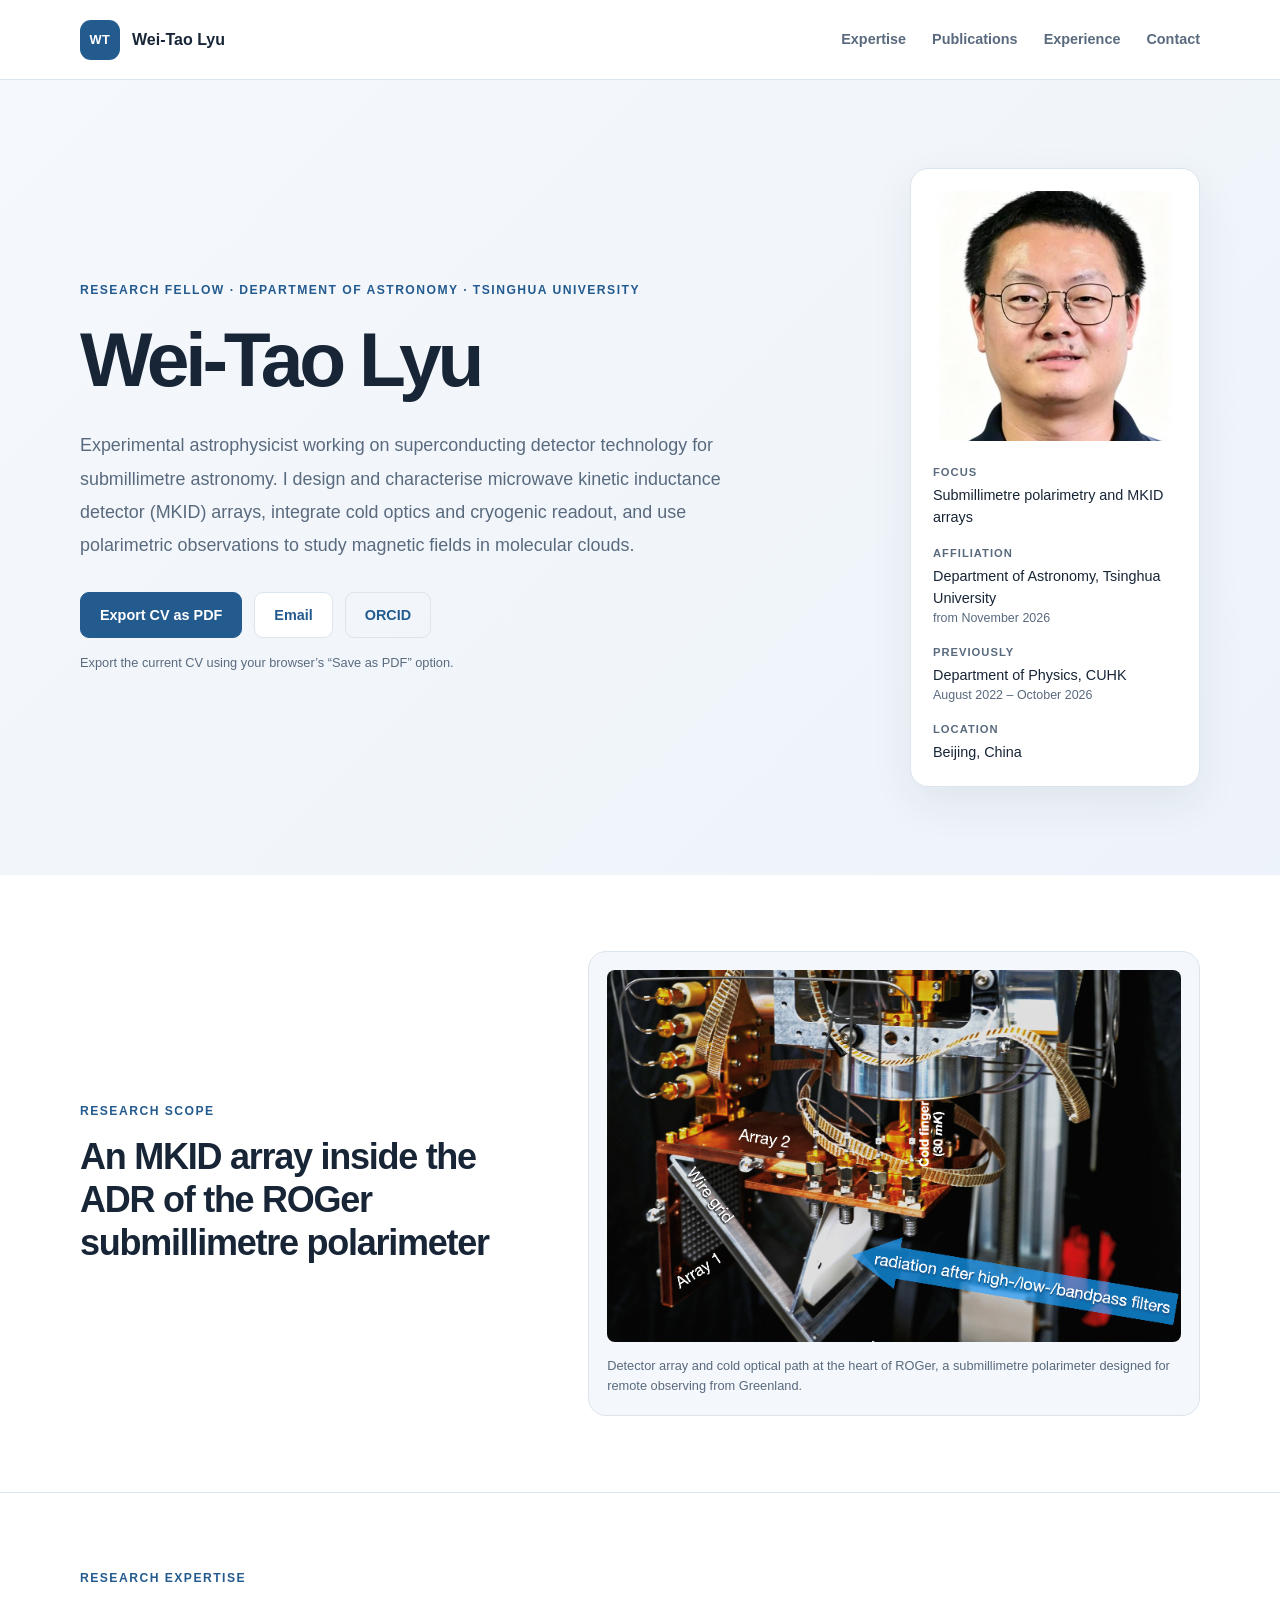
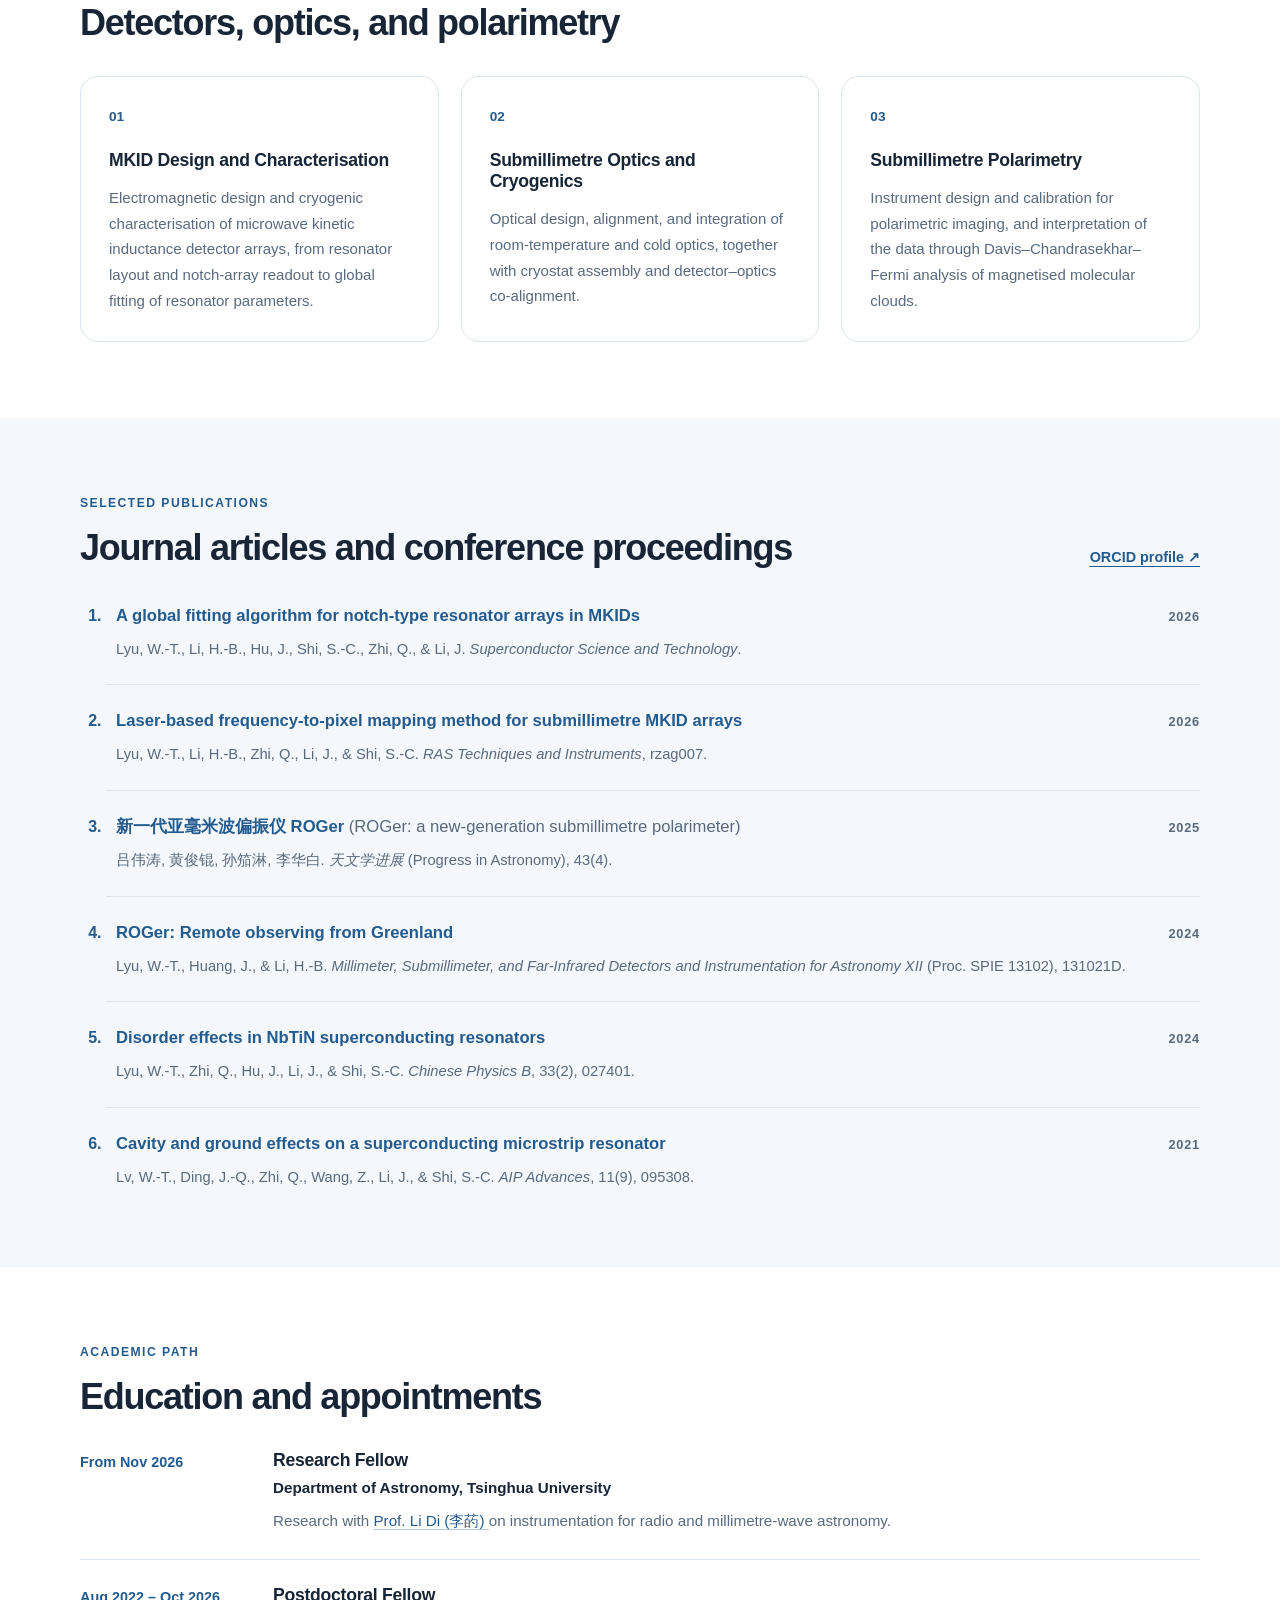
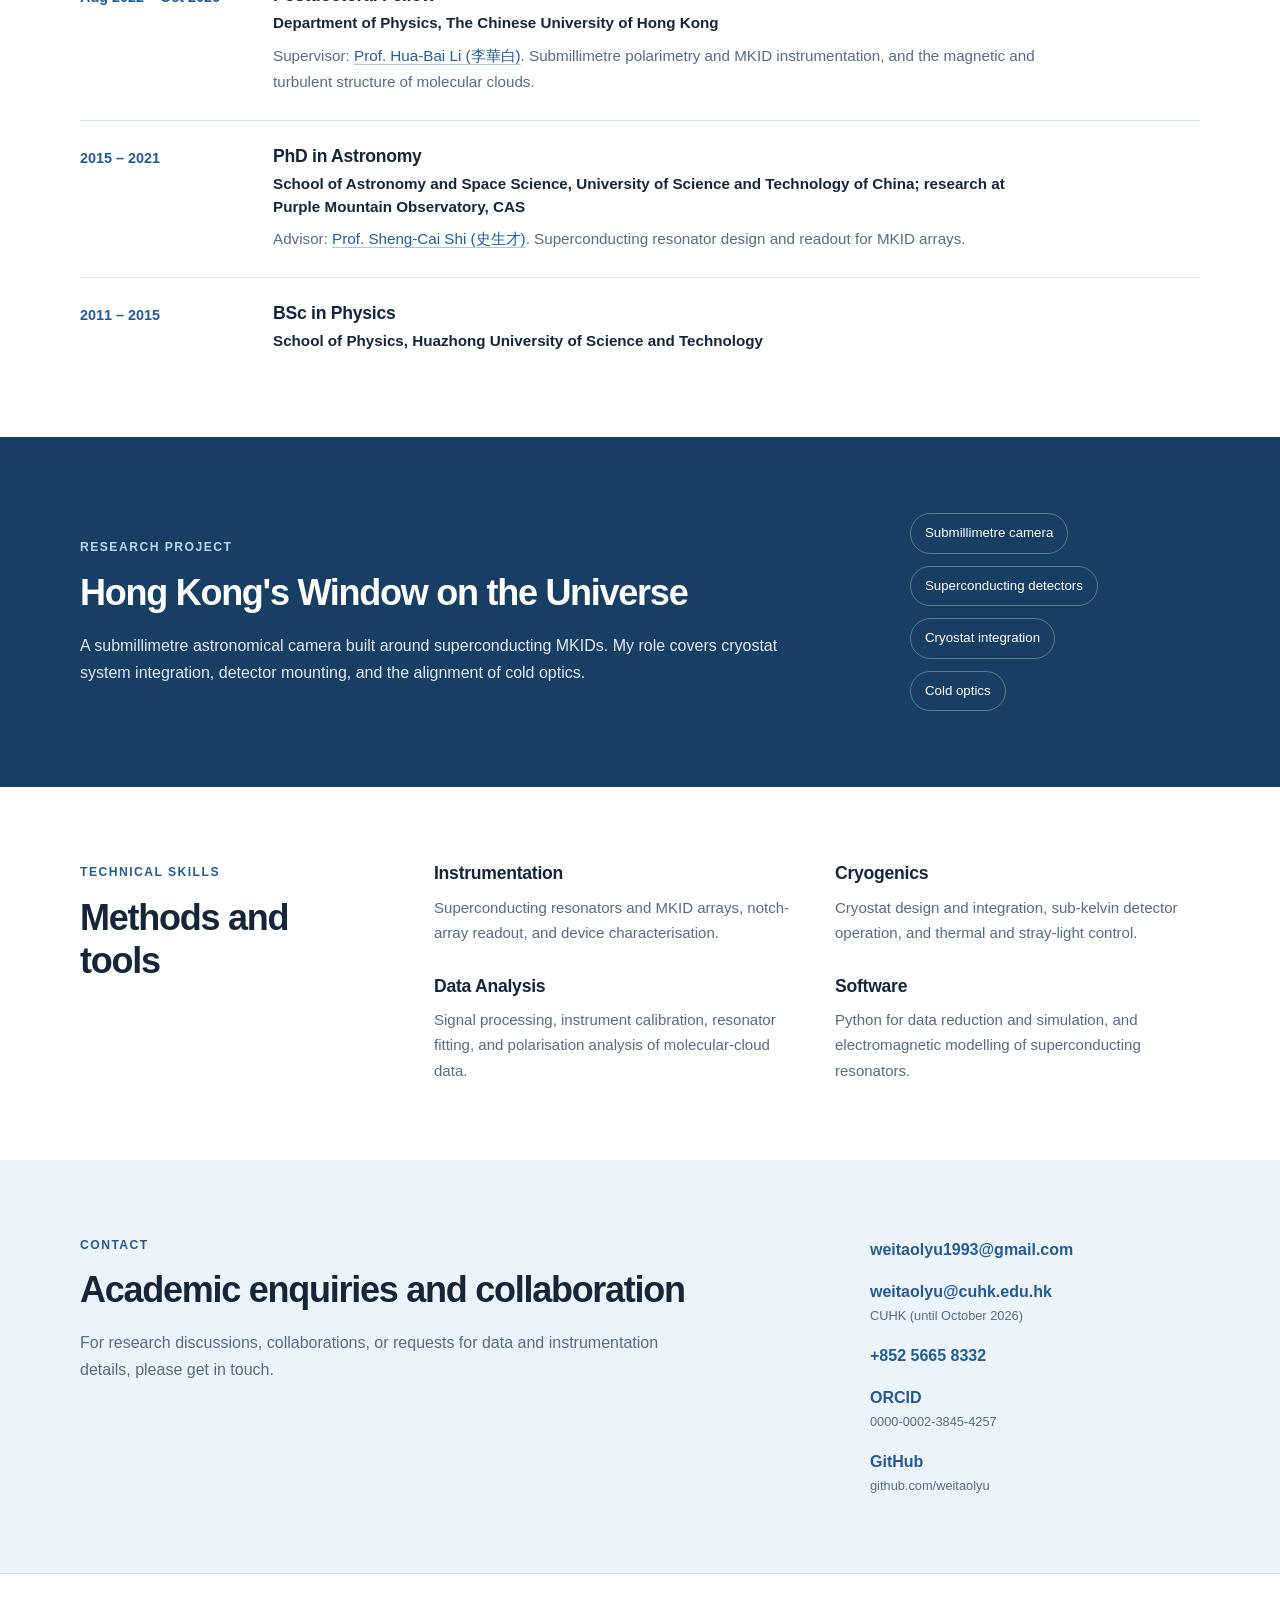
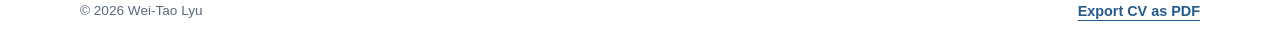
==== commit 5450c1cc: "Add files via upload" ====
--- a/index.html
+++ b/index.html
@@ -8,21 +8,26 @@
       content="width=device-width, initial-scale=1"
     />
 
-    <title>Wei-Tao Lyu | Academic CV</title>
+    <title>Wei-Tao Lyu | Research Fellow, Tsinghua University</title>
+
+    <meta
+      name="author"
+      content="Wei-Tao Lyu"
+    />
 
     <meta
       name="description"
-      content="Academic CV website for Wei-Tao Lyu, postdoctoral fellow in physics and astronomical instrumentation."
+      content="Academic CV of Wei-Tao Lyu, Research Fellow in the Department of Astronomy at Tsinghua University, working on superconducting MKIDs and submillimetre polarimetry."
     />
 
     <meta
       property="og:title"
-      content="Wei-Tao Lyu | Academic CV"
+      content="Wei-Tao Lyu | Research Fellow, Tsinghua University"
     />
 
     <meta
       property="og:description"
-      content="Research profile, publications, projects, and academic background."
+      content="Research profile, publications, instrumentation projects, and academic background of Wei-Tao Lyu."
     />
 
     <meta property="og:type" content="website" />
@@ -66,16 +71,19 @@
         <div class="shell hero-layout">
           <div class="hero-copy">
             <p class="eyebrow">
-              Postdoctoral Fellow · Department of Physics · CUHK
+              Research Fellow · Department of Astronomy ·
+              Tsinghua University
             </p>
 
             <h1 id="profile-title">Wei-Tao Lyu</h1>
 
             <p class="lead">
-              Astronomical instrumentation researcher working on
-              superconducting Microwave Kinetic Inductance Detectors,
-              submillimetre camera systems, cryogenic integration,
-              and readout characterization.
+              Experimental astrophysicist working on superconducting
+              detector technology for submillimetre astronomy. I design
+              and characterise microwave kinetic inductance detector
+              (MKID) arrays, integrate cold optics and cryogenic
+              readout, and use polarimetric observations to study
+              magnetic fields in molecular clouds.
             </p>
 
             <div class="hero-actions" aria-label="Primary actions">
@@ -90,7 +98,7 @@
 
               <a
                 class="button"
-                href="mailto:weitaolyu@cuhk.edu.hk"
+                href="mailto:weitaolyu1993@gmail.com"
               >
                 Email
               </a>
@@ -138,17 +146,28 @@
             <dl class="profile-facts">
               <div>
                 <dt>Focus</dt>
-                <dd>Submillimetre polarimetry and MKIDs</dd>
-              </div>
-
-              <div>
-                <dt>Institution</dt>
-                <dd>The Chinese University of Hong Kong</dd>
+                <dd>Submillimetre polarimetry and MKID arrays</dd>
+              </div>
+
+              <div>
+                <dt>Affiliation</dt>
+                <dd>
+                  Department of Astronomy, Tsinghua University
+                  <span class="fact-note">from November 2026</span>
+                </dd>
+              </div>
+
+              <div>
+                <dt>Previously</dt>
+                <dd>
+                  Department of Physics, CUHK
+                  <span class="fact-note">August 2022 – October 2026</span>
+                </dd>
               </div>
 
               <div>
                 <dt>Location</dt>
-                <dd>Hong Kong</dd>
+                <dd>Beijing, China</dd>
               </div>
             </dl>
           </aside>
@@ -165,7 +184,8 @@
             <p class="section-kicker">Research Scope</p>
 
             <h2 id="research-visual-title">
-              MKID array inside ADR for submillimetre polarimeter ROGer
+              An MKID array inside the ADR of the ROGer
+              submillimetre polarimeter
             </h2>
           </div>
 
@@ -182,8 +202,9 @@
             </div>
 
             <figcaption>
-              MKID array and cryogenic optical path for
-              submillimetre astronomical cameras.
+              Detector array and cold optical path at the heart of
+              ROGer, a submillimetre polarimeter designed for remote
+              observing from Greenland.
             </figcaption>
           </figure>
         </div>
@@ -198,39 +219,47 @@
         <div class="shell">
           <div class="section-heading">
             <p class="section-kicker">Research Expertise</p>
-            <h2 id="expertise-title">MKIDs and Polarimetry</h2>
+            <h2 id="expertise-title">
+              Detectors, optics, and polarimetry
+            </h2>
           </div>
 
           <div class="expertise-grid">
             <article>
               <span class="card-index" aria-hidden="true">01</span>
 
-              <h3>MKID Design and Characterization</h3>
+              <h3>MKID Design and Characterisation</h3>
 
               <p>
-                Design and characterization of Microwave Kinetic
-                Inductance Detectors for astronomical instrumentation.
+                Electromagnetic design and cryogenic characterisation
+                of microwave kinetic inductance detector arrays, from
+                resonator layout and notch-array readout to global
+                fitting of resonator parameters.
               </p>
             </article>
 
             <article>
               <span class="card-index" aria-hidden="true">02</span>
 
-              <h3>Submillimetre Optics Design</h3>
+              <h3>Submillimetre Optics and Cryogenics</h3>
 
               <p>
-                Design and integration of submillimetre optical systems.
+                Optical design, alignment, and integration of
+                room-temperature and cold optics, together with
+                cryostat assembly and detector–optics co-alignment.
               </p>
             </article>
 
             <article>
               <span class="card-index" aria-hidden="true">03</span>
 
-              <h3>Submillimetre Polarimetry Design</h3>
+              <h3>Submillimetre Polarimetry</h3>
 
               <p>
-                Design and integration of submillimetre
-                polarimetric instruments.
+                Instrument design and calibration for polarimetric
+                imaging, and interpretation of the data through
+                Davis–Chandrasekhar–Fermi analysis of magnetised
+                molecular clouds.
               </p>
             </article>
           </div>
@@ -249,7 +278,7 @@
               <p class="section-kicker">Selected Publications</p>
 
               <h2 id="publications-title">
-                Recent and representative research outputs
+                Journal articles and conference proceedings
               </h2>
             </div>
 
@@ -264,16 +293,21 @@
           <ol class="publication-list">
             <li>
               <article>
-                <a
-                  href="https://iopscience.iop.org/article/10.1088/1361-6668/ae9f9b/meta?login=true"
-                >
-                  A global fitting algorithm for notch type resonator
-                  arrays in MKIDs
-                </a>
-
-                <p>
-                  Wei-tao Lyu, Hua-Bai Li, Jie Hu, Sheng-Cai Shi,
-                  Qiang Zhi and Jing Li. (2026).
+                <div class="pub-head">
+                  <a
+                    class="pub-title"
+                    href="https://doi.org/10.1088/1361-6668/ae9f9b"
+                  >
+                    A global fitting algorithm for notch-type resonator
+                    arrays in MKIDs
+                  </a>
+
+                  <span class="pub-year">2026</span>
+                </div>
+
+                <p>
+                  Lyu, W.-T., Li, H.-B., Hu, J., Shi, S.-C.,
+                  Zhi, Q., &amp; Li, J.
                   <em>Superconductor Science and Technology</em>.
                 </p>
               </article>
@@ -281,87 +315,114 @@
 
             <li>
               <article>
-                <a
-                  href="https://academic.oup.com/rasti/article/doi/10.1093/rasti/rzag007/8427318?login=true"
-                >
-                  Laser-Based Frequency-to-Pixel Mapping Method for
-                  Submillimeter MKID Array
-                </a>
-
-                <p>
-                  Lyu, W., Li, H. B., Zhi, Q., Li, J.,
-                  &amp; Shi, S. (2026).
-                  <em>RAS Techniques and Instruments</em>,
-                  rzag007.
+                <div class="pub-head">
+                  <a
+                    class="pub-title"
+                    href="https://doi.org/10.1093/rasti/rzag007"
+                  >
+                    Laser-based frequency-to-pixel mapping method for
+                    submillimetre MKID arrays
+                  </a>
+
+                  <span class="pub-year">2026</span>
+                </div>
+
+                <p>
+                  Lyu, W.-T., Li, H.-B., Zhi, Q., Li, J., &amp;
+                  Shi, S.-C.
+                  <em>RAS Techniques and Instruments</em>, rzag007.
                 </p>
               </article>
             </li>
 
             <li>
               <article lang="zh-CN">
-                <a
-                  href="http://www.shao.cas.cn/twxjz/wzll/202504/202504js/202512/P020251230363914200679.pdf"
-                >
-                  新一代亚毫米波偏振仪Roger
-                </a>
-
-                <p>
-                  吕伟涛，黄俊锟，孙笳淋，李华白 (2025).
-                  <em>天文学进展</em>, 第43卷 第4期.
+                <div class="pub-head">
+                  <a
+                    class="pub-title"
+                    href="http://www.shao.cas.cn/twxjz/wzll/202504/202504js/202512/P020251230363914200679.pdf"
+                  >
+                    新一代亚毫米波偏振仪 ROGer
+                    <span class="pub-translation">
+                      (ROGer: a new-generation submillimetre
+                      polarimeter)
+                    </span>
+                  </a>
+
+                  <span class="pub-year">2025</span>
+                </div>
+
+                <p>
+                  吕伟涛, 黄俊锟, 孙笳淋, 李华白.
+                  <em>天文学进展</em> (Progress in Astronomy),
+                  43(4).
                 </p>
               </article>
             </li>
 
             <li>
               <article>
-                <a
-                  href="https://www.spiedigitallibrary.org/conference-proceedings-of-spie/13102/131021D/ROGer-Remote-Observing-from-Greenland/10.1117/12.3018247.short"
-                >
-                  ROGer: Remote Observing from Greenland
-                </a>
-
-                <p>
-                  Weitao Lyu, Junkun Huang &amp; Hua-bai Li (2024).
+                <div class="pub-head">
+                  <a
+                    class="pub-title"
+                    href="https://doi.org/10.1117/12.3018247"
+                  >
+                    ROGer: Remote observing from Greenland
+                  </a>
+
+                  <span class="pub-year">2024</span>
+                </div>
+
+                <p>
+                  Lyu, W.-T., Huang, J., &amp; Li, H.-B.
                   <em>
                     Millimeter, Submillimeter, and Far-Infrared
                     Detectors and Instrumentation for Astronomy XII
-                  </em>,
-                  131021D.
+                  </em>
+                  (Proc. SPIE 13102), 131021D.
                 </p>
               </article>
             </li>
 
             <li>
               <article>
-                <a
-                  href="https://iopscience.iop.org/article/10.1088/1674-1056/ad03dc/meta"
-                >
-                  Disorder effects in NbTiN superconducting resonators
-                </a>
-
-                <p>
-                  Lyu, W. T., Zhi, Q., Hu, J., Li, J.,
-                  &amp; Shi, S. C. (2024).
-                  <em>Chinese Physics B</em>,
-                  33(2), 027401.
+                <div class="pub-head">
+                  <a
+                    class="pub-title"
+                    href="https://doi.org/10.1088/1674-1056/ad03dc"
+                  >
+                    Disorder effects in NbTiN superconducting
+                    resonators
+                  </a>
+
+                  <span class="pub-year">2024</span>
+                </div>
+
+                <p>
+                  Lyu, W.-T., Zhi, Q., Hu, J., Li, J., &amp; Shi, S.-C.
+                  <em>Chinese Physics B</em>, 33(2), 027401.
                 </p>
               </article>
             </li>
 
             <li>
               <article>
-                <a
-                  href="https://pubs.aip.org/aip/adv/article/11/9/095308/661562"
-                >
-                  Cavity and ground effects on a superconducting
-                  microstrip resonator
-                </a>
-
-                <p>
-                  Lv, W. T., Ding, J. Q., Zhi, Q., Wang, Z.,
-                  Li, J., &amp; Shi, S. C. (2021).
-                  <em>AIP Advances</em>,
-                  11(9), 095308.
+                <div class="pub-head">
+                  <a
+                    class="pub-title"
+                    href="https://pubs.aip.org/aip/adv/article/11/9/095308/661562"
+                  >
+                    Cavity and ground effects on a superconducting
+                    microstrip resonator
+                  </a>
+
+                  <span class="pub-year">2021</span>
+                </div>
+
+                <p>
+                  Lv, W.-T., Ding, J.-Q., Zhi, Q., Wang, Z., Li, J.,
+                  &amp; Shi, S.-C.
+                  <em>AIP Advances</em>, 11(9), 095308.
                 </p>
               </article>
             </li>
@@ -386,27 +447,43 @@
 
           <div class="timeline">
             <article class="timeline-item">
-              <div class="timeline-date">2022 – Present</div>
+              <div class="timeline-date">From Nov 2026</div>
+
+              <div>
+                <h3>Research Fellow</h3>
+
+                <p class="timeline-org">
+                  Department of Astronomy, Tsinghua University
+                </p>
+
+                <p>
+                  Research with
+                  <a href="https://astro.tsinghua.edu.cn/info/1040/1044.htm">
+                    Prof. Li Di (李菂)
+                  </a>
+                  on instrumentation for radio and millimetre-wave
+                  astronomy.
+                </p>
+              </div>
+            </article>
+
+            <article class="timeline-item">
+              <div class="timeline-date">Aug 2022 – Oct 2026</div>
 
               <div>
                 <h3>Postdoctoral Fellow</h3>
 
-                <p>
-                  Department of Physics, Chinese University of
-                  Hong Kong. Supervisor: Prof. Hua-Bai Li.
-                </p>
-              </div>
-            </article>
-
-            <article class="timeline-item">
-              <div class="timeline-date">2022</div>
-
-              <div>
-                <h3>Research Associate</h3>
-
-                <p>
-                  Department of Physics, Chinese University of
-                  Hong Kong. Supervisor: Prof. Hua-Bai Li.
+                <p class="timeline-org">
+                  Department of Physics, The Chinese University of
+                  Hong Kong
+                </p>
+
+                <p>
+                  Supervisor:
+                  <a href="https://wp.phy.cuhk.edu.hk/teaching-staff/li-hua-bai/">Prof. Hua-Bai Li (李華白)</a>.
+                  Submillimetre polarimetry and MKID instrumentation,
+                  and the magnetic and turbulent structure of molecular
+                  clouds.
                 </p>
               </div>
             </article>
@@ -417,10 +494,17 @@
               <div>
                 <h3>PhD in Astronomy</h3>
 
-                <p>
-                  School of Astronomy and Space Science,
-                  University of Science and Technology of China.
-                  Advisor: Prof. Sheng-Cai Shi.
+                <p class="timeline-org">
+                  School of Astronomy and Space Science, University of
+                  Science and Technology of China; research at Purple
+                  Mountain Observatory, CAS
+                </p>
+
+                <p>
+                  Advisor:
+                  <a href="https://pmo.cas.cn/sourcedb/cn/expert/200907/t20090724_2243737.html">Prof. Sheng-Cai Shi (史生才)</a>.
+                  Superconducting resonator design and readout for
+                  MKID arrays.
                 </p>
               </div>
             </article>
@@ -429,11 +513,11 @@
               <div class="timeline-date">2011 – 2015</div>
 
               <div>
-                <h3>Bachelor of Science in Physics</h3>
-
-                <p>
-                  School of Physics, Huazhong University of
-                  Science and Technology.
+                <h3>BSc in Physics</h3>
+
+                <p class="timeline-org">
+                  School of Physics, Huazhong University of Science and
+                  Technology
                 </p>
               </div>
             </article>
@@ -455,15 +539,17 @@
             </h2>
 
             <p>
-              Building a pioneering submillimetre astronomical
-              camera. Role: cryostat system integration with
-              superconducting MKIDs and cold optics.
+              A submillimetre astronomical camera built around
+              superconducting MKIDs. My role covers cryostat system
+              integration, detector mounting, and the alignment of cold
+              optics.
             </p>
           </div>
 
           <div class="project-meta" aria-label="Project details">
             <span>Submillimetre camera</span>
             <span>Superconducting detectors</span>
+            <span>Cryostat integration</span>
             <span>Cold optics</span>
           </div>
         </div>
@@ -486,8 +572,8 @@
               <h3>Instrumentation</h3>
 
               <p>
-                Superconducting resonators, MKIDs,
-                device characterization.
+                Superconducting resonators and MKID arrays, notch-array
+                readout, and device characterisation.
               </p>
             </article>
 
@@ -495,8 +581,8 @@
               <h3>Cryogenics</h3>
 
               <p>
-                Cryostat integration and optimization
-                for astronomy systems.
+                Cryostat design and integration, sub-kelvin detector
+                operation, and thermal and stray-light control.
               </p>
             </article>
 
@@ -504,8 +590,9 @@
               <h3>Data Analysis</h3>
 
               <p>
-                Signal processing and calibration
-                for superconducting devices.
+                Signal processing, instrument calibration, resonator
+                fitting, and polarisation analysis of molecular-cloud
+                data.
               </p>
             </article>
 
@@ -513,8 +600,9 @@
               <h3>Software</h3>
 
               <p>
-                Simulation and data analysis tools
-                for instrumentation work.
+                Python for data reduction and simulation, and
+                electromagnetic modelling of superconducting
+                resonators.
               </p>
             </article>
           </div>
@@ -532,18 +620,25 @@
             <p class="section-kicker">Contact</p>
 
             <h2 id="contact-title">
-              Academic inquiries and collaboration
+              Academic enquiries and collaboration
             </h2>
 
             <p>
-              For research discussions, collaboration, or publication
-              details, use the contact links below.
+              For research discussions, collaborations, or requests for
+              data and instrumentation details, please get in touch.
             </p>
           </div>
 
           <address class="contact-links">
+            <a href="mailto:weitaolyu1993@gmail.com">
+              weitaolyu1993@gmail.com
+            </a>
+
             <a href="mailto:weitaolyu@cuhk.edu.hk">
               weitaolyu@cuhk.edu.hk
+              <span class="contact-detail">
+                CUHK (until October 2026)
+              </span>
             </a>
 
             <a href="tel:+85256658332">
--- a/styles.css
+++ b/styles.css
@@ -399,6 +399,14 @@
   line-height: 1.5;
 }
 
+.fact-note {
+  display: block;
+  color: var(--muted);
+  font-size: 0.78rem;
+  font-weight: 400;
+  line-height: 1.4;
+}
+
 /* =========================
    Research image
    ========================= */
@@ -568,15 +576,38 @@
   font-weight: 700;
 }
 
-.publication-list article > a {
+.publication-list article > a,
+.pub-title {
   font-size: 1.04rem;
   font-weight: 650;
   line-height: 1.5;
 }
 
-.publication-list article > a:hover {
+.publication-list article > a:hover,
+.pub-title:hover {
   text-decoration: underline;
   text-underline-offset: 4px;
+}
+
+.pub-head {
+  display: flex;
+  align-items: baseline;
+  justify-content: space-between;
+  gap: 20px;
+}
+
+.pub-translation {
+  color: var(--muted);
+  font-weight: 500;
+}
+
+.pub-year {
+  flex-shrink: 0;
+  color: var(--muted);
+  font-size: 0.8rem;
+  font-weight: 700;
+  font-variant-numeric: tabular-nums;
+  letter-spacing: 0.06em;
 }
 
 .publication-list p {
@@ -620,13 +651,31 @@
 }
 
 .timeline-item h3 {
+  margin-bottom: 6px;
+}
+
+.timeline-item .timeline-org {
   margin-bottom: 8px;
+  color: var(--text);
+  font-size: 0.95rem;
+  font-weight: 600;
+  line-height: 1.5;
 }
 
 .timeline-item p {
   max-width: 780px;
   color: var(--muted);
   font-size: 0.95rem;
+}
+
+.timeline-item p a {
+  text-decoration: underline;
+  text-decoration-color: #afc6dd;
+  text-underline-offset: 3px;
+}
+
+.timeline-item p a:hover {
+  text-decoration-color: var(--accent-dark);
 }
 
 /* =========================
@@ -909,6 +958,15 @@
     flex-direction: column;
     align-items: flex-start;
     gap: 18px;
+  }
+
+  .pub-head {
+    flex-direction: column;
+    gap: 4px;
+  }
+
+  .pub-year {
+    order: -1;
   }
 
   .timeline-item {
@@ -1206,6 +1264,11 @@
     line-height: 1.4 !important;
   }
 
+  .fact-note {
+    font-size: 7pt !important;
+    line-height: 1.3 !important;
+  }
+
   /* Research image */
 
   .visual-layout {
@@ -1323,10 +1386,24 @@
     font-size: 9pt;
   }
 
-  .publication-list article > a {
+  .publication-list article > a,
+  .pub-title {
     font-size: 9.5pt !important;
     font-weight: 650;
     line-height: 1.4 !important;
+  }
+
+  .pub-head {
+    display: flex !important;
+    align-items: baseline !important;
+    gap: 4mm !important;
+  }
+
+  .pub-year {
+    flex-shrink: 0 !important;
+    color: #555 !important;
+    font-size: 8pt !important;
+    letter-spacing: 0.04em !important;
   }
 
   .publication-list p {
@@ -1343,7 +1420,7 @@
 
   .timeline-item {
     display: grid !important;
-    grid-template-columns: 29mm minmax(0, 1fr) !important;
+    grid-template-columns: 34mm minmax(0, 1fr) !important;
     gap: 4mm !important;
 
     margin: 0 0 2mm !important;
@@ -1372,6 +1449,12 @@
     margin: 0 !important;
     font-size: 8.5pt !important;
     line-height: 1.4 !important;
+  }
+
+  .timeline-item .timeline-org {
+    margin: 0 0 0.8mm !important;
+    font-size: 8.5pt !important;
+    font-weight: 650 !important;
   }
 
   /* Project */
